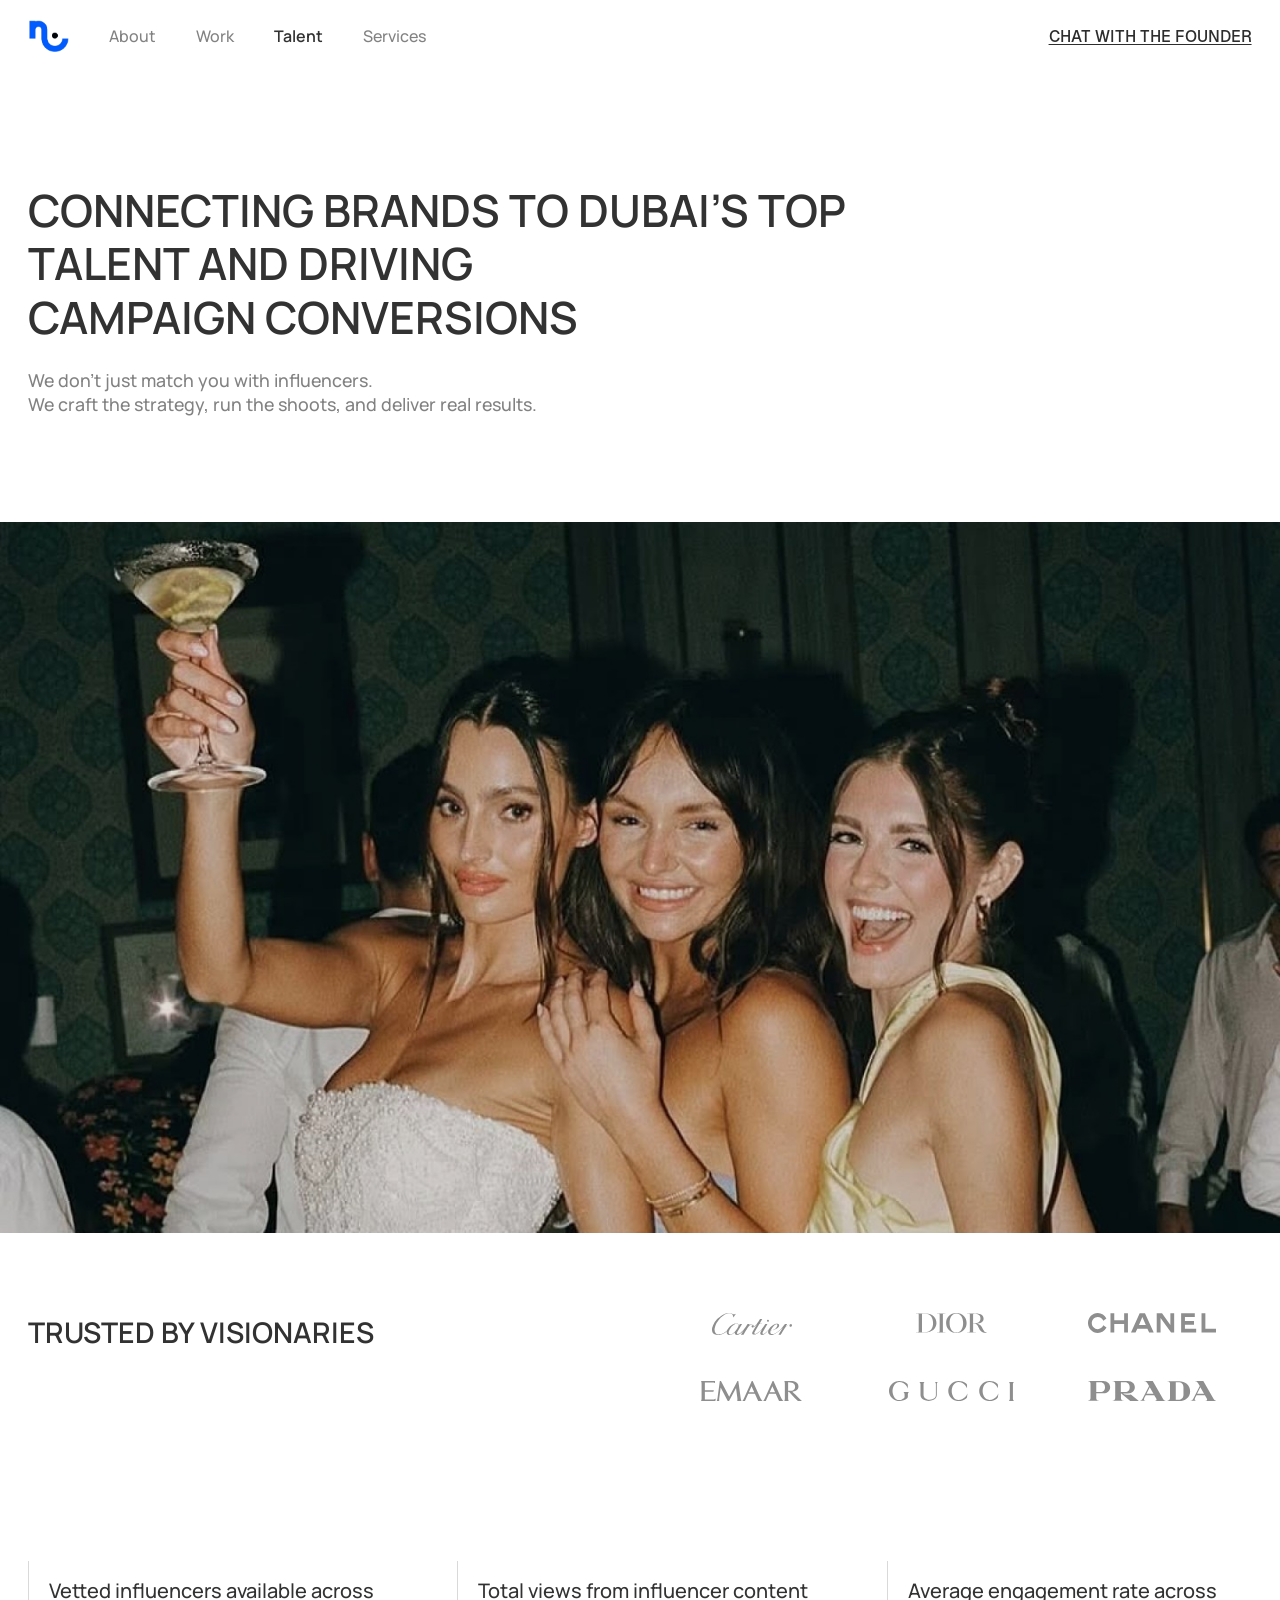
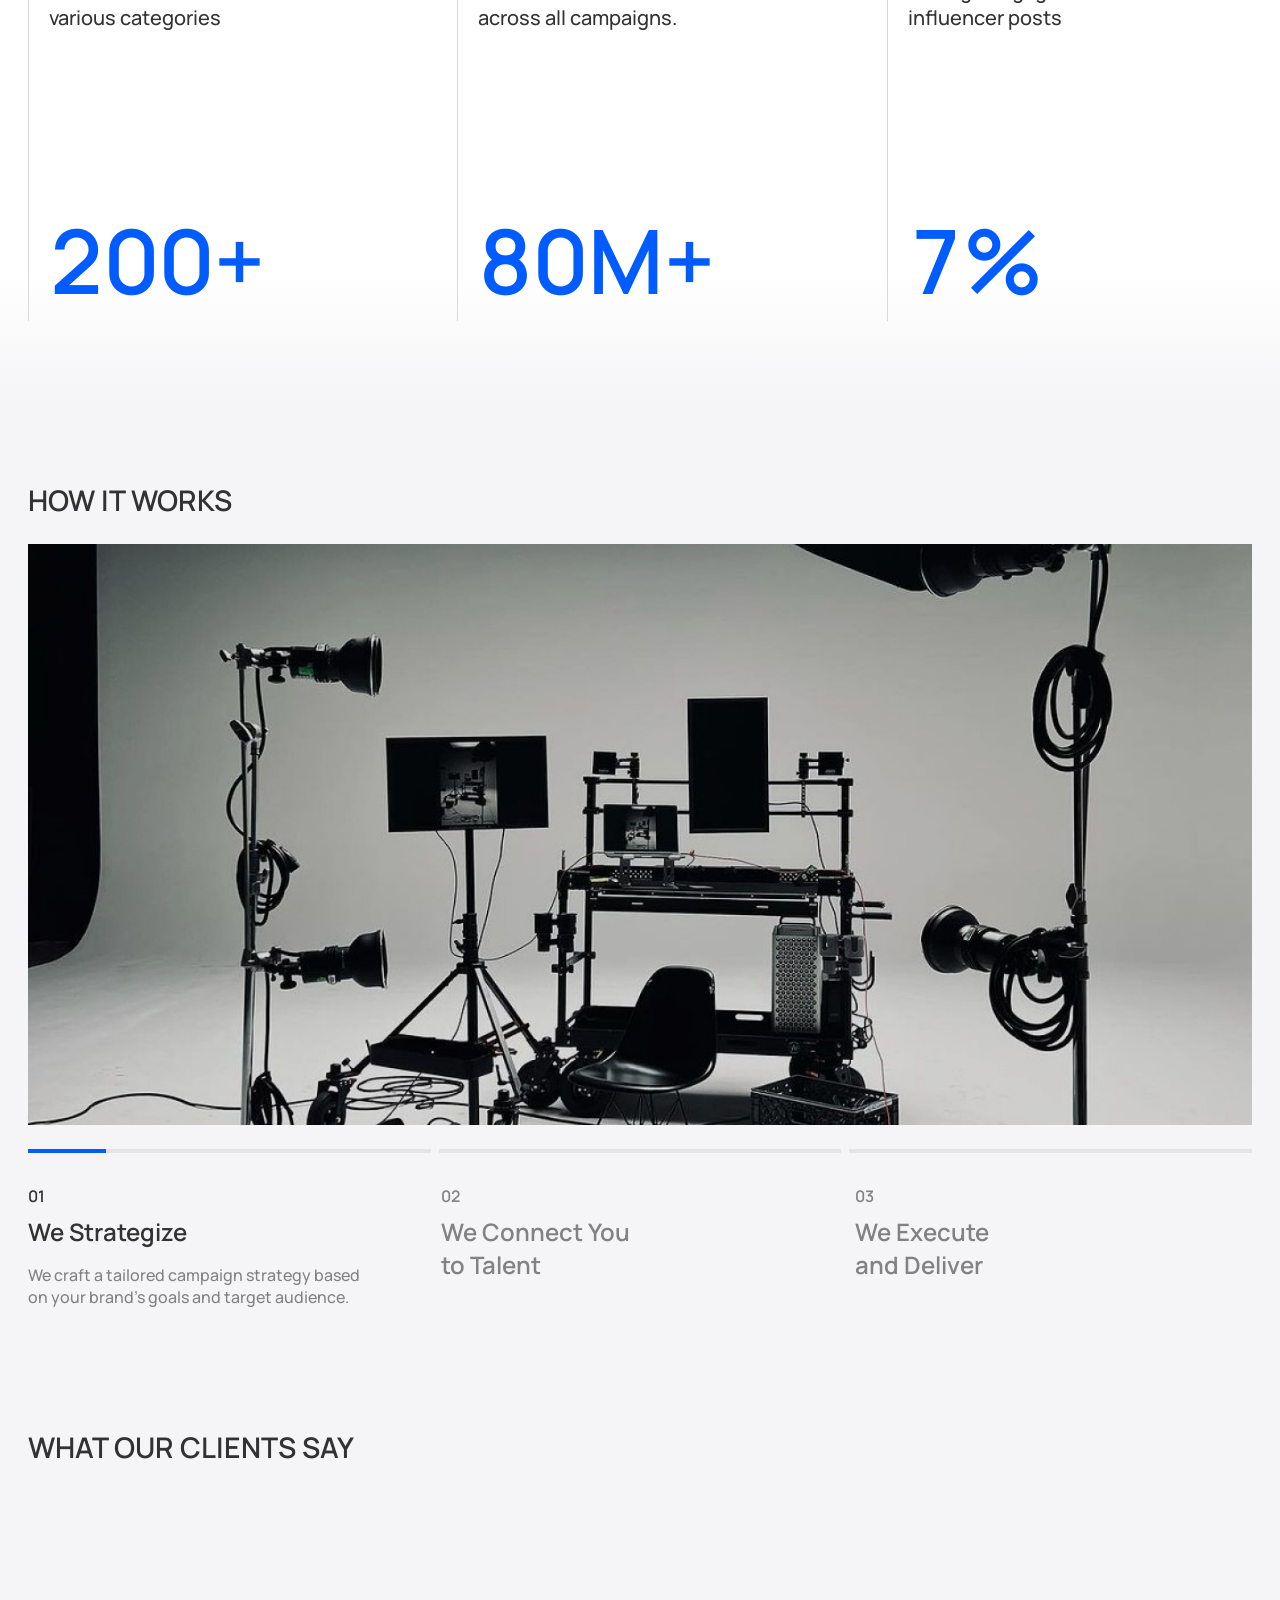
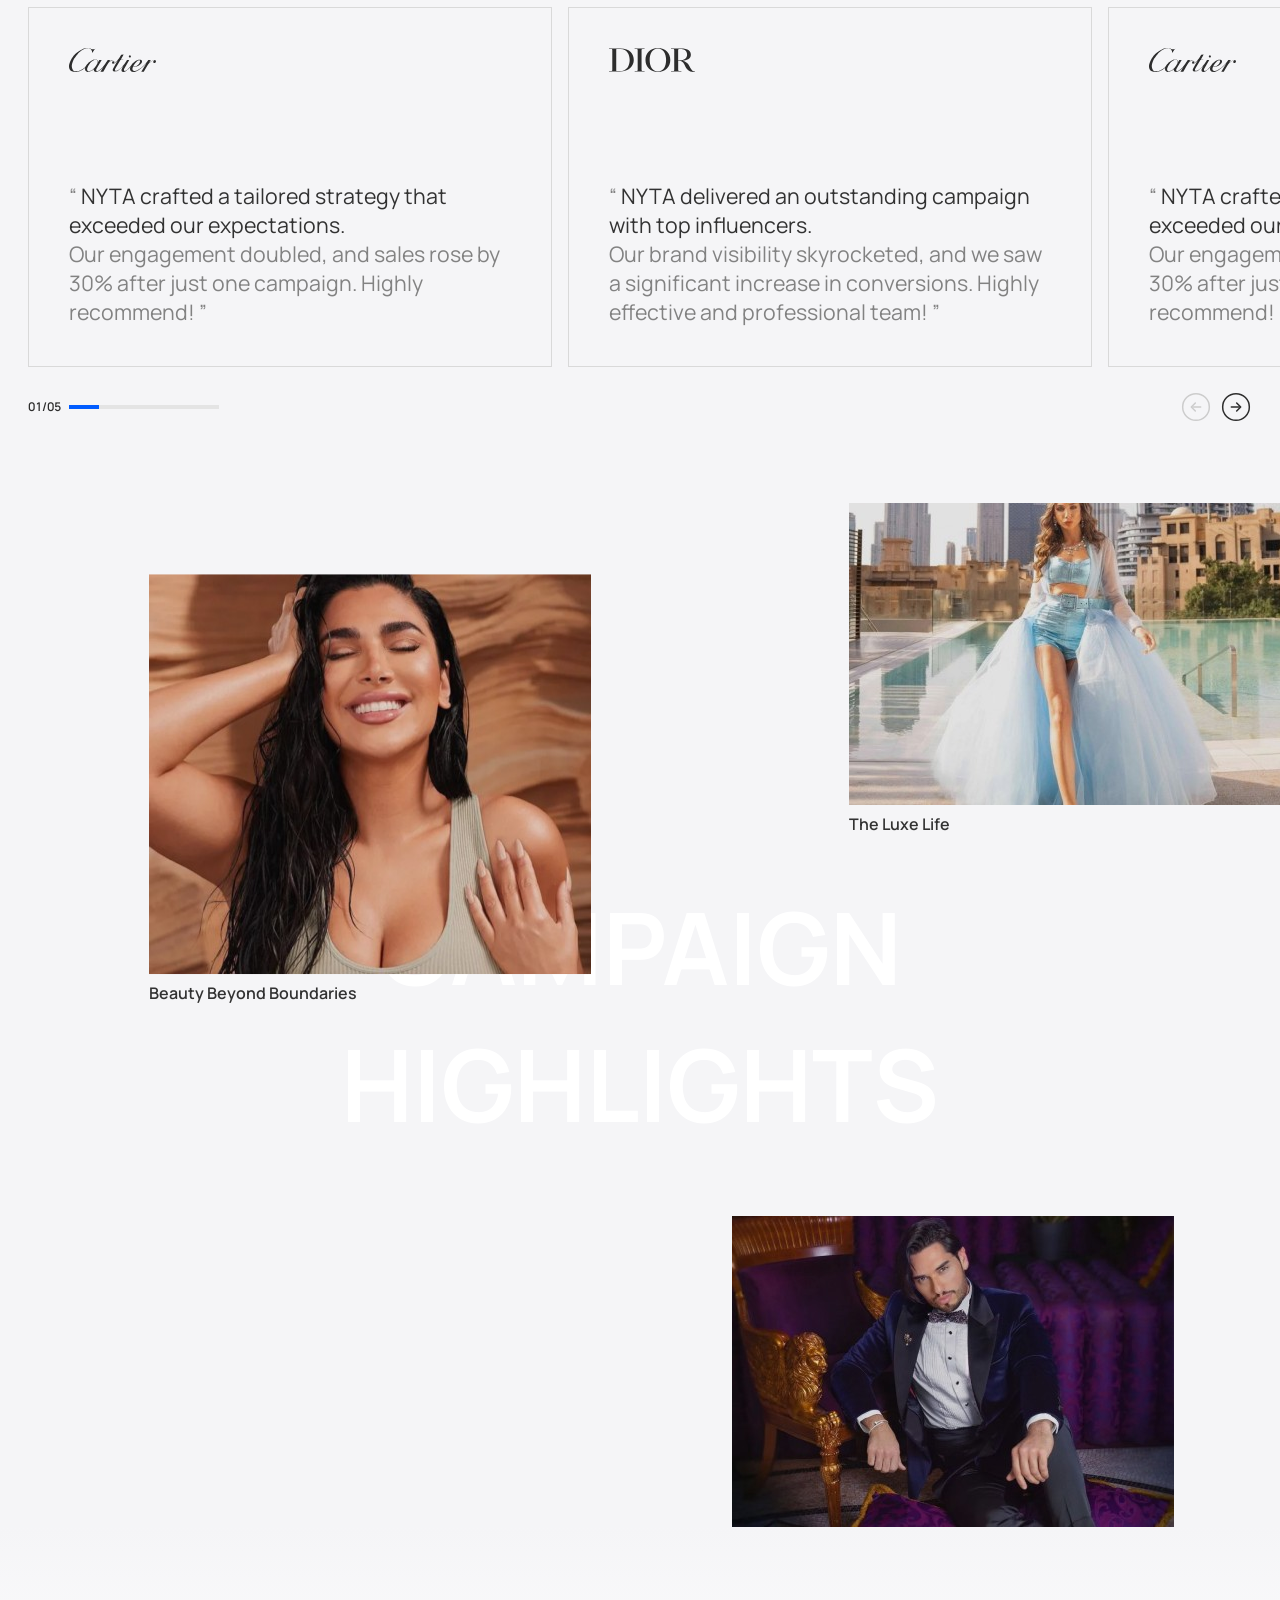
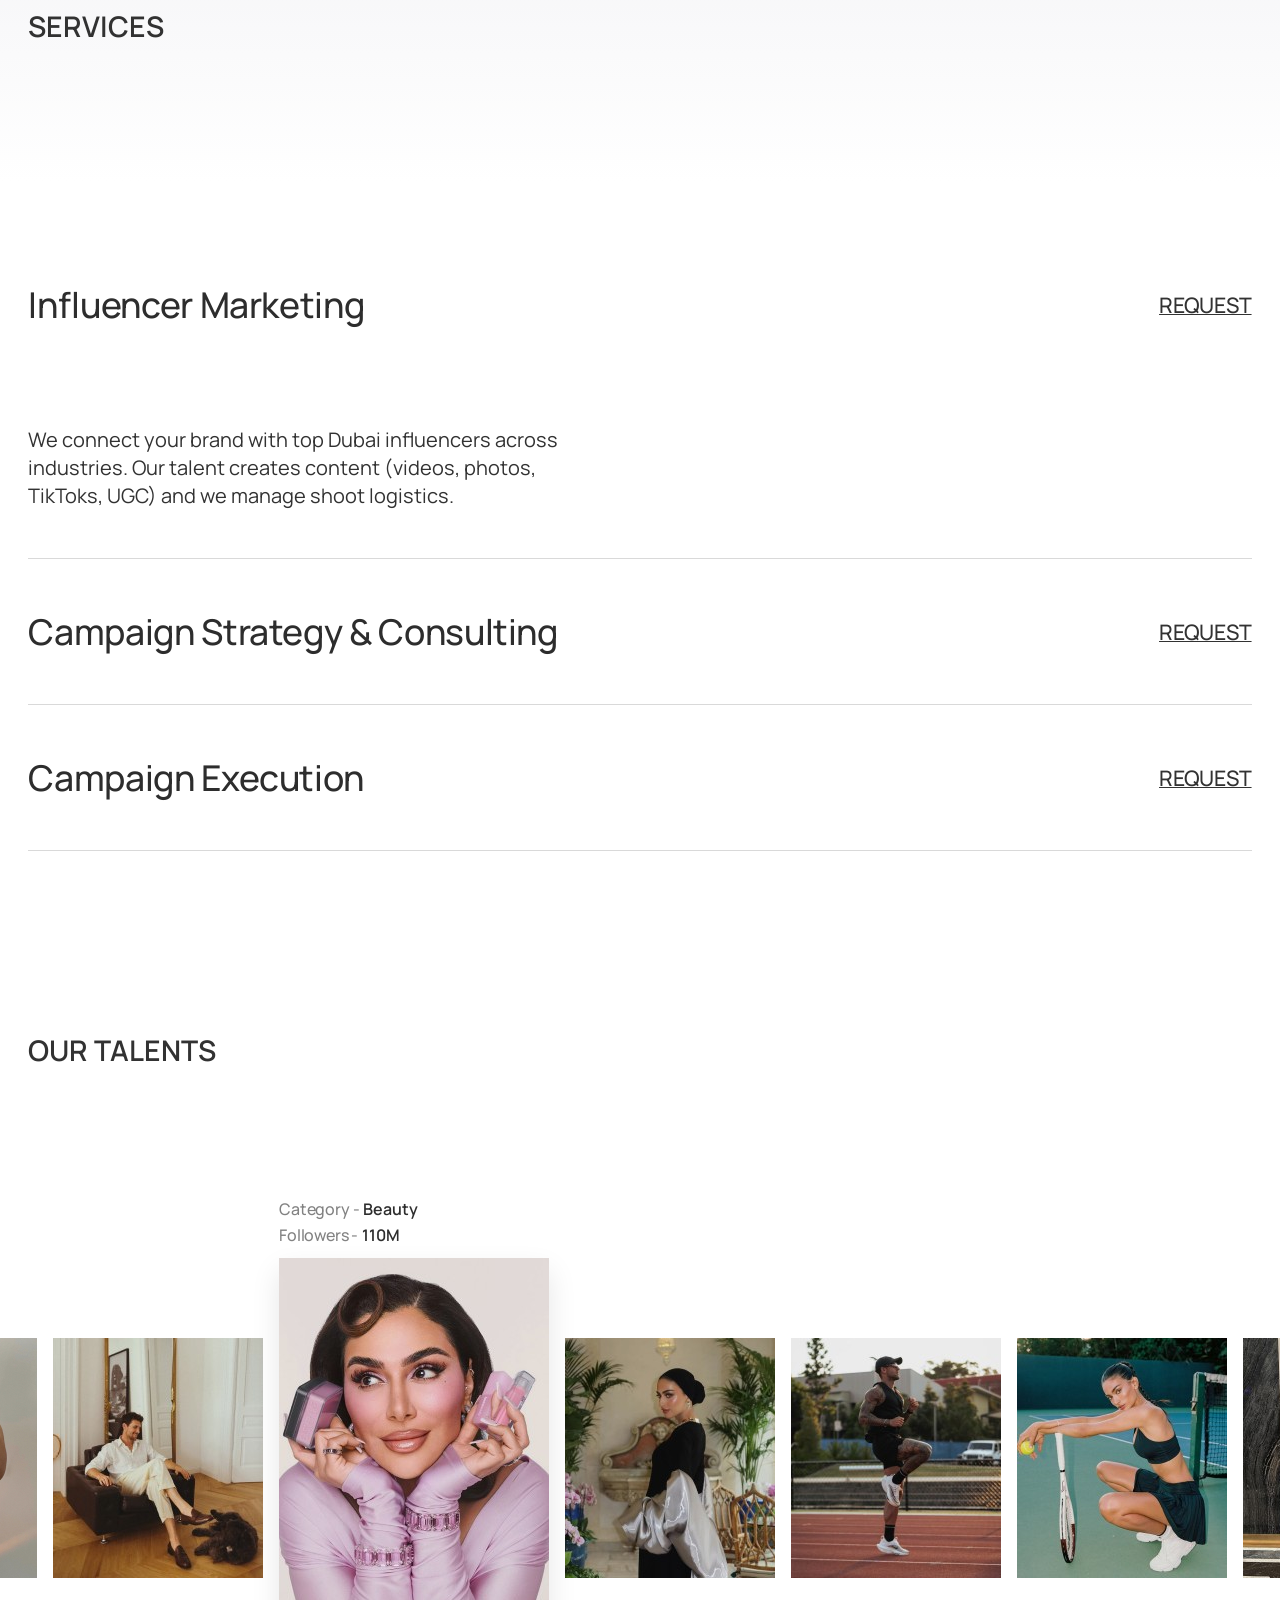
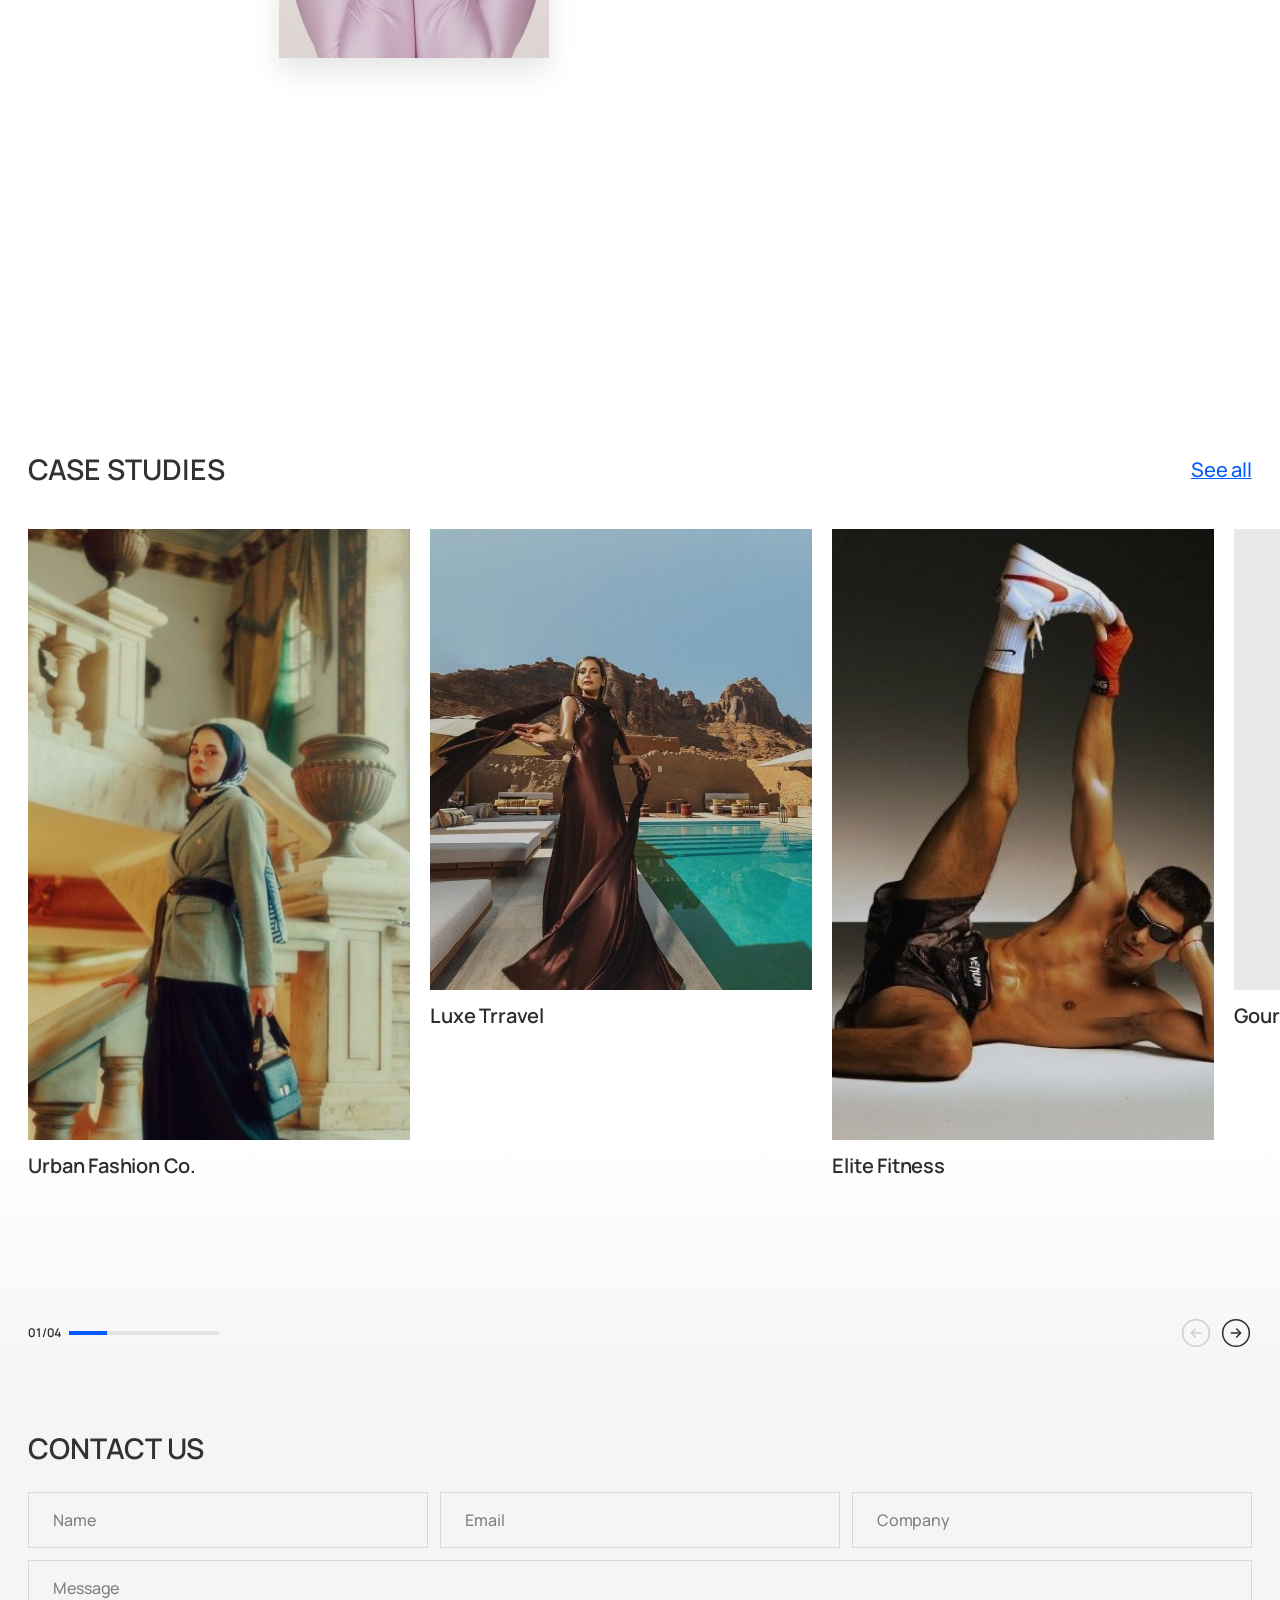
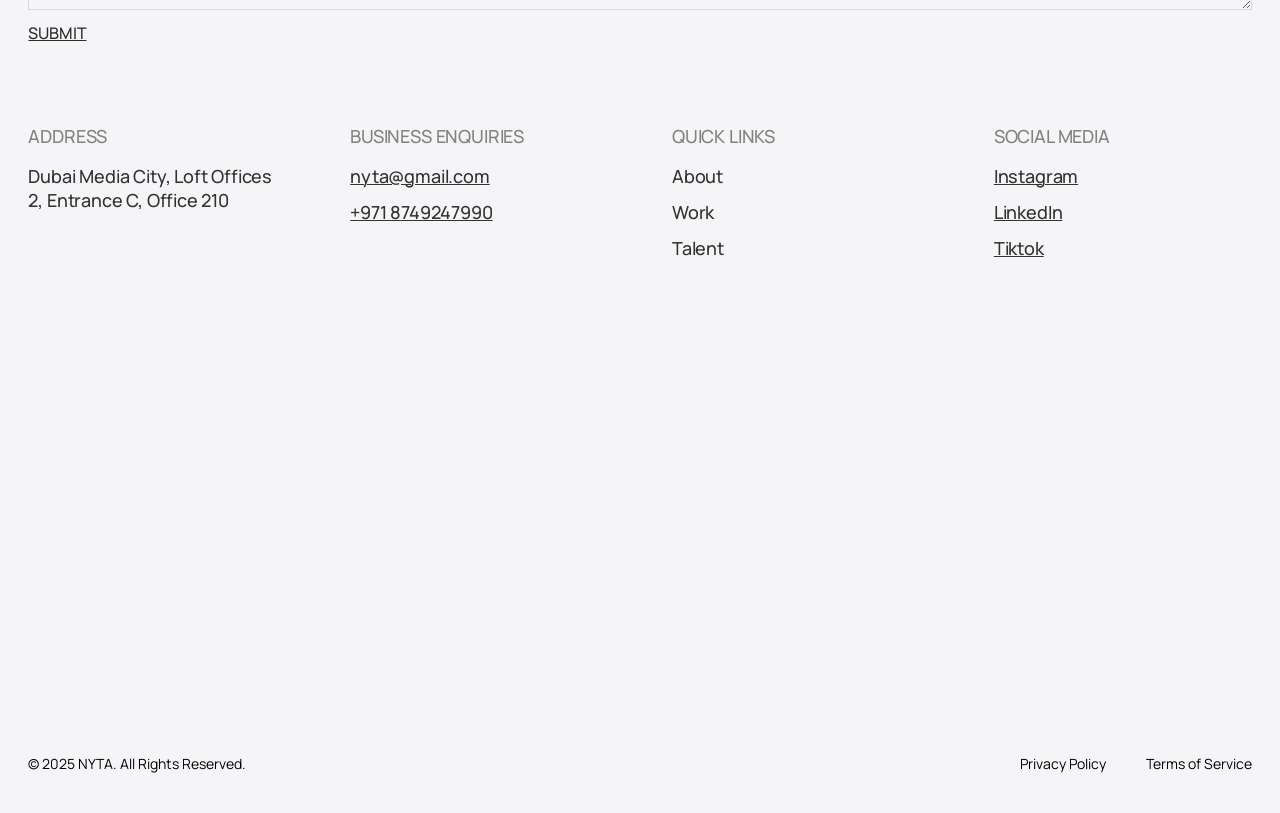
==== Day 07/index.html @ 68f9acb0 "Day 07: NYTA agency landing page — Figma recreation, responsive, sliders, step progress, scroll reve" ====
<!DOCTYPE html>
<html lang="en">
<head>
  <meta charset="UTF-8" />
  <meta name="viewport" content="width=device-width, initial-scale=1.0" />
  <title>NYTA — Dubai Influencer Agency</title>
  <meta name="description" content="NYTA connects brands to Dubai’s top talent — strategy, shoots and campaigns that convert." />
  <link rel="icon" type="image/png" href="assets/logo.png" />
  <link rel="preload" href="assets/fonts/manrope-latin-600-normal.woff2" as="font" type="font/woff2" crossorigin />
  <link rel="preload" href="assets/fonts/manrope-latin-500-normal.woff2" as="font" type="font/woff2" crossorigin />
  <link rel="stylesheet" href="styles.css" />
</head>
<body>

  <!-- ============ HERO ============ -->
  <header class="hero" id="top">
    <nav class="nav container" aria-label="Main">
      <div class="nav__left">
        <a href="#top" class="nav__logo" aria-label="NYTA home">
          <img src="assets/logo.png" alt="NYTA" width="41" height="32" />
        </a>
        <ul class="nav__links">
          <li><a href="#about" class="is-active">About</a></li>
          <li><a href="#work">Work</a></li>
          <li><a href="#talent">Talent</a></li>
          <li><a href="#services">Services</a></li>
        </ul>
      </div>
      <a href="#contact" class="nav__cta">Chat with the founder</a>
      <button class="nav__toggle" aria-label="Open menu" aria-expanded="false">
        <span></span><span></span>
      </button>
    </nav>

    <div class="hero__intro container">
      <h1 class="hero__title reveal">
        Connecting Brands to Dubai’s Top Talent and Driving <br />Campaign Conversions
      </h1>
      <p class="hero__sub reveal" style="--d:120ms">
        We don’t just match you with influencers.<br />
        We craft the strategy, run the shoots, and deliver real results.
      </p>
    </div>

    <div class="hero__media">
      <img src="assets/hero.jpg" alt="Three friends celebrating at a Dubai evening event" width="1440" height="800" />
    </div>
  </header>

  <main>
    <!-- ============ TRUSTED BY ============ -->
    <section class="trusted" id="about">
      <div class="container trusted__grid">
        <h2 class="section-title reveal">Trusted by visionaries</h2>
        <div class="trusted__logos reveal" style="--d:100ms">
          <div class="trusted__col">
            <img src="assets/logo-cartier.svg" alt="Cartier" width="80" height="22" />
            <img src="assets/logo-emaar.svg" alt="Emaar" width="101" height="20" />
          </div>
          <div class="trusted__col">
            <img src="assets/logo-dior.svg" alt="Dior" width="71" height="20" />
            <img src="assets/logo-gucci.svg" alt="Gucci" width="125" height="20" />
          </div>
          <div class="trusted__col">
            <img src="assets/logo-chanel.svg" alt="Chanel" width="128" height="20" />
            <img src="assets/logo-prada.svg" alt="Prada" width="128" height="20" />
          </div>
        </div>
      </div>
    </section>

    <!-- ============ STATS ============ -->
    <section class="stats">
      <div class="container stats__row">
        <article class="stat reveal">
          <p class="stat__label">Vetted influencers available across various categories</p>
          <p class="stat__value" data-count="200" data-suffix="+">200+</p>
        </article>
        <article class="stat reveal" style="--d:100ms">
          <p class="stat__label">Total views from influencer content across all campaigns.</p>
          <p class="stat__value" data-count="80" data-suffix="M+">80M+</p>
        </article>
        <article class="stat reveal" style="--d:200ms">
          <p class="stat__label">Average engagement rate across influencer posts</p>
          <p class="stat__value" data-count="7" data-suffix="%">7%</p>
        </article>
      </div>
    </section>

    <!-- ============ HOW IT WORKS ============ -->
    <section class="how" id="how">
      <div class="container">
        <h2 class="section-title reveal">How It Works</h2>
        <div class="how__media reveal">
          <img src="assets/how-it-works.jpg" alt="A photo studio set up with lights, monitors and a camera cart" width="1376" height="653" />
        </div>

        <div class="how__progress" aria-hidden="true">
          <span class="how__bar"><i></i></span>
          <span class="how__bar"><i></i></span>
          <span class="how__bar"><i></i></span>
        </div>

        <div class="how__steps" role="tablist">
          <button class="step is-active" role="tab" aria-selected="true">
            <span class="step__num">01</span>
            <span class="step__title">We Strategize</span>
            <span class="step__desc">We craft a tailored campaign strategy based on your brand’s goals and target audience.</span>
          </button>
          <button class="step" role="tab" aria-selected="false">
            <span class="step__num">02</span>
            <span class="step__title">We Connect You<br />to Talent</span>
            <span class="step__desc">We match you with vetted Dubai creators who fit your audience, aesthetic and goals.</span>
          </button>
          <button class="step" role="tab" aria-selected="false">
            <span class="step__num">03</span>
            <span class="step__title">We Execute<br />and Deliver</span>
            <span class="step__desc">We run the shoots, manage the content and report on the results that matter.</span>
          </button>
        </div>
      </div>
    </section>

    <!-- ============ TESTIMONIALS ============ -->
    <section class="reviews" id="reviews">
      <div class="container">
        <h2 class="section-title reveal">what our clients say</h2>
      </div>

      <div class="slider" data-slider>
        <div class="slider__track reviews__track" data-track>
          <figure class="review">
            <img src="assets/testimonial-cartier.svg" alt="Cartier" width="87" height="24" />
            <blockquote>“ <strong>NYTA crafted a tailored strategy that exceeded our expectations.</strong><br />Our engagement doubled, and sales rose by 30% after just one campaign. Highly recommend! ”</blockquote>
          </figure>
          <figure class="review">
            <img src="assets/testimonial-dior.svg" alt="Dior" width="86" height="24" />
            <blockquote>“ <strong>NYTA delivered an outstanding campaign with top influencers.</strong><br />Our brand visibility skyrocketed, and we saw a significant increase in conversions. Highly effective and professional team! ”</blockquote>
          </figure>
          <figure class="review">
            <img src="assets/testimonial-cartier.svg" alt="Cartier" width="87" height="24" />
            <blockquote>“ <strong>NYTA crafted a tailored strategy that exceeded our expectations.</strong><br />Our engagement doubled, and sales rose by 30% after just one campaign. Highly recommend! ”</blockquote>
          </figure>
          <figure class="review">
            <img src="assets/testimonial-dior.svg" alt="Dior" width="86" height="24" />
            <blockquote>“ <strong>NYTA delivered an outstanding campaign with top influencers.</strong><br />Our brand visibility skyrocketed, and we saw a significant increase in conversions. Highly effective and professional team! ”</blockquote>
          </figure>
          <figure class="review">
            <img src="assets/testimonial-cartier.svg" alt="Cartier" width="87" height="24" />
            <blockquote>“ <strong>NYTA crafted a tailored strategy that exceeded our expectations.</strong><br />Our engagement doubled, and sales rose by 30% after just one campaign. Highly recommend! ”</blockquote>
          </figure>
        </div>

        <div class="container slider__controls">
          <div class="slider__status">
            <span class="slider__count" data-count>01/05</span>
            <span class="slider__bar"><i data-bar></i></span>
          </div>
          <div class="slider__arrows">
            <button class="arrow" data-prev aria-label="Previous">
              <img class="arrow__off" src="assets/arrow-left.svg" alt="" width="32" height="32" />
              <img class="arrow__on arrow__flip" src="assets/arrow-right.svg" alt="" width="32" height="32" />
            </button>
            <button class="arrow" data-next aria-label="Next">
              <img class="arrow__on" src="assets/arrow-right.svg" alt="" width="32" height="32" />
              <img class="arrow__off arrow__flip" src="assets/arrow-left.svg" alt="" width="32" height="32" />
            </button>
          </div>
        </div>
      </div>
    </section>

    <!-- ============ CAMPAIGN HIGHLIGHTS ============ -->
    <section class="campaigns" id="work">
      <div class="campaigns__stage">
        <h2 class="campaigns__title">Campaign<br />Highlights</h2>

        <figure class="campaign campaign--a" data-parallax="-0.06">
          <div class="campaign__img"><img src="assets/campaign-beauty.jpg" alt="Beauty campaign: woman with wet hair against sandstone" width="442" height="400" /></div>
          <figcaption>Beauty Beyond Boundaries</figcaption>
        </figure>

        <figure class="campaign campaign--b">
          <div class="campaign__img"><img src="assets/campaign-luxe-1.jpg" alt="Luxury campaign: man in a velvet tuxedo" width="442" height="311" /></div>
          <figcaption>The Luxe Life</figcaption>
        </figure>

        <figure class="campaign campaign--c">
          <div class="campaign__img"><img src="assets/campaign-luxe-2.jpg" alt="Luxury campaign: woman in a tulle gown by a Dubai rooftop pool" width="442" height="302" /></div>
          <figcaption>The Luxe Life</figcaption>
        </figure>
      </div>
    </section>

    <!-- ============ SERVICES ============ -->
    <section class="services" id="services">
      <div class="container">
        <h2 class="section-title reveal">Services</h2>

        <ul class="services__list">
          <li class="service reveal">
            <div class="service__row">
              <h3>Influencer Marketing</h3>
              <a href="#contact" class="service__cta" data-service="Influencer Marketing">Request</a>
            </div>
            <p class="service__desc">We connect your brand with top Dubai influencers across industries. Our talent creates content (videos, photos, TikToks, UGC) and we manage shoot logistics.</p>
          </li>
          <li class="service reveal">
            <div class="service__row">
              <h3>Campaign Strategy &amp; Consulting</h3>
              <a href="#contact" class="service__cta" data-service="Campaign Strategy &amp; Consulting">Request</a>
            </div>
          </li>
          <li class="service reveal">
            <div class="service__row">
              <h3>Campaign Execution</h3>
              <a href="#contact" class="service__cta" data-service="Campaign Execution">Request</a>
            </div>
          </li>
        </ul>
      </div>
    </section>

    <!-- ============ TALENTS ============ -->
    <section class="talents" id="talent">
      <div class="container">
        <h2 class="section-title reveal">Our Talents</h2>
      </div>

      <div class="talents__stage">
        <dl class="talents__info">
          <div><dt>Category -</dt><dd>Beauty</dd></div>
          <div><dt>Followers -</dt><dd>110M</dd></div>
        </dl>
        <div class="talents__row">
          <div class="talent talent--edge-l"><img src="assets/talent-1-partial.jpg" alt="Fitness creator taking a mirror selfie" /></div>
          <div class="talent"><img src="assets/talent-2.jpg" alt="Lifestyle creator seated in a classic apartment with his dog" /></div>
          <div class="talent talent--featured"><img src="assets/talent-3.jpg" alt="Beauty creator holding two pink beauty products" /></div>
          <div class="talent"><img src="assets/talent-4.jpg" alt="Fashion creator in black with a silver bag" /></div>
          <div class="talent"><img src="assets/talent-5.jpg" alt="Athlete training on a tennis court" /></div>
          <div class="talent"><img src="assets/talent-6.jpg" alt="Tennis creator crouching beside a racket" /></div>
          <div class="talent talent--edge-r"><img src="assets/talent-7-partial.jpg" alt="Fashion creator in a marble hallway" /></div>
        </div>
      </div>
    </section>

    <!-- ============ CASE STUDIES ============ -->
    <section class="cases" id="cases">
      <div class="container cases__head">
        <h2 class="section-title reveal">Case studies</h2>
        <a href="#cases" class="cases__all">See all</a>
      </div>

      <div class="slider" data-slider>
        <div class="slider__track cases__track" data-track>
          <article class="case case--tall">
            <div class="case__img"><img src="assets/case-urban-fashion.jpg" alt="Model in a headscarf on a grand marble staircase" width="430" height="611" /></div>
            <h3>Urban Fashion Co.</h3>
          </article>
          <article class="case">
            <div class="case__img"><img src="assets/case-luxe-travel.jpg" alt="Model in a silk gown by a desert resort pool" width="430" height="461" /></div>
            <h3>Luxe Trravel</h3>
          </article>
          <article class="case case--tall">
            <div class="case__img"><img src="assets/case-elite-fitness.jpg" alt="Athlete stretching on a studio floor" width="430" height="611" /></div>
            <h3>Elite Fitness</h3>
          </article>
          <article class="case">
            <div class="case__img case__img--empty"><img src="assets/case-gourmet-delights.jpg" alt="Gourmet Delights campaign" width="430" height="461" onerror="this.remove()" /></div>
            <h3>Gourmet Delights</h3>
          </article>
        </div>

        <div class="container slider__controls">
          <div class="slider__status">
            <span class="slider__count" data-count>01/05</span>
            <span class="slider__bar"><i data-bar></i></span>
          </div>
          <div class="slider__arrows">
            <button class="arrow" data-prev aria-label="Previous">
              <img class="arrow__off" src="assets/arrow-left.svg" alt="" width="32" height="32" />
              <img class="arrow__on arrow__flip" src="assets/arrow-right.svg" alt="" width="32" height="32" />
            </button>
            <button class="arrow" data-next aria-label="Next">
              <img class="arrow__on" src="assets/arrow-right.svg" alt="" width="32" height="32" />
              <img class="arrow__off arrow__flip" src="assets/arrow-left.svg" alt="" width="32" height="32" />
            </button>
          </div>
        </div>
      </div>
    </section>

    <!-- ============ CONTACT ============ -->
    <section class="contact" id="contact">
      <div class="container">
        <h2 class="section-title">Contact us</h2>

        <form class="form" novalidate>
          <div class="form__row">
            <label class="field"><span class="sr-only">Name</span><input type="text" name="name" placeholder="Name" autocomplete="name" required /></label>
            <label class="field"><span class="sr-only">Email</span><input type="email" name="email" placeholder="Email" autocomplete="email" required /></label>
            <label class="field"><span class="sr-only">Company</span><input type="text" name="company" placeholder="Company" autocomplete="organization" /></label>
          </div>
          <label class="field field--msg"><span class="sr-only">Message</span><textarea name="message" placeholder="Message" rows="2" required></textarea></label>
          <div class="form__foot">
            <button type="submit" class="form__submit">Submit</button>
            <p class="form__status" role="status" aria-live="polite"></p>
          </div>
        </form>

        <div class="info">
          <div class="info__col">
            <p class="info__label">Address</p>
            <p>Dubai Media City, Loft Offices 2, Entrance C, Office 210</p>
          </div>
          <div class="info__col">
            <p class="info__label">Business Enquiries</p>
            <a href="mailto:nyta@gmail.com">nyta@gmail.com</a>
            <a href="tel:+9718749247990">+971 8749247990</a>
          </div>
          <div class="info__col">
            <p class="info__label">Quick links</p>
            <a href="#about" class="plain">About</a>
            <a href="#work" class="plain">Work</a>
            <a href="#talent" class="plain">Talent</a>
          </div>
          <div class="info__col">
            <p class="info__label">Social media</p>
            <a href="#" target="_blank" rel="noopener">Instagram</a>
            <a href="#" target="_blank" rel="noopener">LinkedIn</a>
            <a href="#" target="_blank" rel="noopener">Tiktok</a>
          </div>
        </div>
      </div>

      <footer class="footer container">
        <p>© 2025 NYTA. All Rights Reserved.</p>
        <div class="footer__links">
          <a href="#">Privacy Policy</a>
          <a href="#">Terms of Service</a>
        </div>
      </footer>
    </section>
  </main>

  <script src="script.js"></script>
</body>
</html>
---- Day 07/styles.css ----
/* =========================================================
   NYTA — Day 06 (recreated from Figma "NYTA Agency", Desktop - 5)
   Design frame: 1440px wide, 32px side gutters, 1376px content
   ========================================================= */

@font-face { font-family: "Manrope"; font-style: normal; font-weight: 400; font-display: swap; src: url("assets/fonts/manrope-latin-400-normal.woff2") format("woff2"); }
@font-face { font-family: "Manrope"; font-style: normal; font-weight: 500; font-display: swap; src: url("assets/fonts/manrope-latin-500-normal.woff2") format("woff2"); }
@font-face { font-family: "Manrope"; font-style: normal; font-weight: 600; font-display: swap; src: url("assets/fonts/manrope-latin-600-normal.woff2") format("woff2"); }
@font-face { font-family: "Manrope"; font-style: normal; font-weight: 700; font-display: swap; src: url("assets/fonts/manrope-latin-700-normal.woff2") format("woff2"); }
@font-face { font-family: "Geist"; font-style: normal; font-weight: 500; font-display: swap; src: url("assets/fonts/geist-sans-latin-500-normal.woff2") format("woff2"); }

:root {
  --ink: #323232;
  --ink-2: #2d2d2d;
  --muted: #828282;
  --line: #d9d9d9;
  --track: #e4e4e4;
  --blue: #015cff;
  --mist: #f5f5f7;
  --white: #ffffff;

  --frame: 1440px;
  --gutter: clamp(16px, 2.2222vw, 32px);

  --font: "Manrope", system-ui, -apple-system, "Segoe UI", sans-serif;
  --font-alt: "Geist", "Manrope", system-ui, sans-serif;

  --ease: cubic-bezier(0.22, 1, 0.36, 1);
}

*, *::before, *::after { box-sizing: border-box; }

html { scroll-behavior: smooth; }

body {
  margin: 0;
  background: var(--white);
  color: var(--ink);
  font-family: var(--font);
  font-weight: 500;
  -webkit-font-smoothing: antialiased;
  -moz-osx-font-smoothing: grayscale;
  text-rendering: optimizeLegibility;
  overflow-x: hidden;
}

img { display: block; max-width: 100%; }
h1, h2, h3, p, figure, blockquote, dl, dd, ul { margin: 0; padding: 0; }
ul { list-style: none; }
a { color: inherit; }
button { font: inherit; color: inherit; background: none; border: 0; padding: 0; cursor: pointer; }

.container {
  width: 100%;
  max-width: var(--frame);
  margin-inline: auto;
  padding-inline: var(--gutter);
}

.sr-only {
  position: absolute; width: 1px; height: 1px; overflow: hidden;
  clip: rect(0 0 0 0); white-space: nowrap; border: 0;
}

:focus-visible { outline: 2px solid var(--blue); outline-offset: 3px; }

.section-title {
  font-size: clamp(24px, 2.2222vw, 32px);
  font-weight: 600;
  line-height: normal;
  text-transform: uppercase;
  color: var(--ink);
}

/* underline links (Figma: underline, from-font) */
.u-link, .nav__cta, .service__cta, .cases__all, .form__submit,
.info__col a:not(.plain) {
  text-decoration: underline;
  text-decoration-thickness: from-font;
  text-underline-position: from-font;
}

/* ---------- reveal on scroll ---------- */
.reveal {
  opacity: 0;
  transform: translateY(24px);
  transition: opacity 0.9s var(--ease), transform 0.9s var(--ease);
  transition-delay: var(--d, 0ms);
}
.reveal.is-in { opacity: 1; transform: none; }

/* =========================================================
   NAV + HERO   (frame 1322px tall)
   ========================================================= */
.hero {
  position: relative;
  background: var(--white);
}

.nav {
  position: absolute;
  inset: 20px 0 auto 0;
  left: 50%;
  transform: translateX(-50%);
  display: flex;
  align-items: center;
  justify-content: space-between;
  z-index: 20;
}
.nav__left { display: flex; align-items: center; gap: 40px; }
.nav__logo img { width: 41px; height: 32px; }
.nav__links { display: flex; align-items: center; gap: 40px; }
.nav__links a {
  font-size: 16px;
  font-weight: 500;
  color: var(--muted);
  text-decoration: none;
  transition: color 0.25s ease;
}
.nav__links a.is-active { font-weight: 600; color: var(--ink); }
.nav__links a:hover { color: var(--ink); }
.nav__cta {
  font-family: var(--font-alt);
  font-weight: 500;
  font-size: 16px;
  text-transform: uppercase;
  color: var(--ink-2);
  transition: color 0.25s ease;
}
.nav__cta:hover { color: var(--blue); }
.nav__toggle { display: none; }

.hero__intro {
  padding-top: 184px;
  min-height: 522px; /* image starts at y=522 in the frame */
}
.hero__title {
  max-width: 909px;
  font-size: clamp(30px, 3.4722vw, 50px);
  line-height: 1.2;           /* 60px @ 50px */
  font-weight: 600;
  text-transform: uppercase;
  color: var(--ink);
}
.hero__sub {
  margin-top: 24px;
  max-width: 584px;
  font-size: clamp(16px, 1.3889vw, 20px);
  font-weight: 500;
  line-height: normal;
  color: var(--muted);
}

.hero__media {
  position: relative;
  height: clamp(420px, 55.5556vw, 800px);
  overflow: hidden;
}
.hero__media img {
  width: 100%;
  height: 100%;
  object-fit: cover;
  object-position: center top;
  transform: scale(1.06);
  transition: transform 1.6s var(--ease);
}
.hero__media.is-in img { transform: scale(1); }

/* =========================================================
   TRUSTED BY   (248px)
   ========================================================= */
.trusted { background: var(--white); padding: 80px 0; }
.trusted__grid {
  display: grid;
  grid-template-columns: 1fr 1fr;
  column-gap: 24px;      /* logos start at x=732, width 676 */
  align-items: start;
}
.trusted__logos {
  height: 88px;
  display: flex;
  justify-content: space-between;
}
.trusted__col {
  width: 200px;
  display: flex;
  flex-direction: column;
  align-items: center;
  justify-content: space-between;
}
.trusted__col img {
  height: auto;
  opacity: 0.9;
  transition: opacity 0.3s ease, transform 0.3s var(--ease);
}
.trusted__col img:hover { opacity: 1; transform: translateY(-2px); }

/* =========================================================
   STATS   (520px, white → mist)
   ========================================================= */
.stats {
  background: linear-gradient(to bottom, var(--white) 75%, var(--mist));
  padding: 80px 0;
}
.stats__row {
  display: grid;
  grid-template-columns: repeat(3, 1fr);
  gap: 64px;
}
.stat {
  height: 360px;
  border-left: 1px solid var(--line);
  padding: 16px 0 0 20px;
  display: flex;
  flex-direction: column;
  justify-content: space-between;
}
.stat__label {
  font-size: 20px;
  font-weight: 500;
  line-height: normal;
  color: var(--ink);
}
.stat__value {
  font-size: clamp(64px, 6.9444vw, 100px);
  font-weight: 600;
  line-height: normal;
  color: var(--blue);
  font-variant-numeric: tabular-nums;
}

/* =========================================================
   HOW IT WORKS   (1024px, mist)
   ========================================================= */
.how { background: var(--mist); padding: 80px 0 40px; }
.how__media {
  margin-top: 24px;
  aspect-ratio: 1376 / 653;
  overflow: hidden;
}
.how__media img { width: 100%; height: 100%; object-fit: cover; }

.how__progress {
  margin-top: 24px;
  display: flex;
  gap: 8px;
}
.how__bar {
  flex: 1 1 0;
  height: 4px;
  background: var(--track);
  overflow: hidden;
}
.how__bar i {
  display: block;
  height: 100%;
  width: 0;
  background: var(--blue);
}
.how__bar.is-done i { width: 100%; }

.how__steps {
  margin-top: 32px;
  display: grid;
  grid-template-columns: repeat(3, 1fr);
  gap: 16px;
  min-height: 123px;
}
.step {
  text-align: left;
  display: flex;
  flex-direction: column;
  align-items: flex-start;
  color: var(--muted);
}
.step__num { font-size: 16px; font-weight: 600; line-height: normal; }
.step__title {
  margin-top: 8px;
  font-size: 24px;
  font-weight: 600;
  line-height: normal;
  transition: color 0.35s ease;
}
.step__desc {
  margin-top: 16px;
  max-width: 334px;
  font-size: 16px;
  font-weight: 500;
  line-height: normal;
  color: var(--muted);
  display: none;
}
.step:hover .step__title { color: var(--ink); }
.step.is-active .step__num,
.step.is-active .step__title { color: var(--ink); }
/* the active title sits on one line, the description shows below */
.step.is-active .step__title br { display: none; }
.step.is-active .step__desc { display: block; animation: fadeUp 0.5s var(--ease) both; }

@keyframes fadeUp { from { opacity: 0; transform: translateY(8px); } to { opacity: 1; transform: none; } }

/* =========================================================
   SLIDERS (shared by testimonials + case studies)
   ========================================================= */
.slider__track {
  display: flex;
  overflow-x: auto;
  scroll-snap-type: x mandatory;
  scrollbar-width: none;
  padding-inline: max(var(--gutter), calc((100vw - var(--frame)) / 2 + var(--gutter)));
  scroll-padding-inline: max(var(--gutter), calc((100vw - var(--frame)) / 2 + var(--gutter)));
  cursor: grab;
}
.slider__track::-webkit-scrollbar { display: none; }
.slider__track.is-dragging { cursor: grabbing; scroll-snap-type: none; }
.slider__track.is-dragging * { pointer-events: none; user-select: none; }
.slider__track > * { scroll-snap-align: start; flex-shrink: 0; }

.slider__controls {
  display: flex;
  align-items: center;
  justify-content: space-between;
}
.slider__status { display: flex; align-items: center; gap: 8px; }
.slider__count {
  font-size: 12px;
  font-weight: 600;
  color: var(--ink-2);
  font-variant-numeric: tabular-nums;
}
.slider__bar {
  position: relative;
  width: 150px;
  height: 4px;
  background: var(--track);
  overflow: hidden;
}
.slider__bar i {
  position: absolute;
  inset: 0 auto 0 0;
  width: 30px;
  background: var(--blue);
  transition: transform 0.45s var(--ease);
}
.slider__arrows { display: flex; gap: 8px; }
.arrow { position: relative; width: 32px; height: 32px; transition: transform 0.25s var(--ease); }
.arrow img { position: absolute; inset: 0; width: 32px; height: 32px; }
.arrow__flip { transform: scaleX(-1); }
.arrow .arrow__off { display: none; }
.arrow[disabled] { cursor: default; }
.arrow[disabled] .arrow__on { display: none; }
.arrow[disabled] .arrow__off { display: block; }
.arrow:not([disabled]):hover { transform: scale(1.08); }

/* =========================================================
   TESTIMONIALS   (760px, mist)
   ========================================================= */
.reviews { background: var(--mist); padding: 80px 0; overflow: hidden; }
.reviews__track { margin-top: 140px; gap: 16px; }
.review {
  width: clamp(300px, 40.9028vw, 589px);
  height: 360px;
  border: 1px solid var(--line);
  padding: 40px;
  display: flex;
  flex-direction: column;
  align-items: flex-start;
  justify-content: space-between;
  background: transparent;
  transition: background-color 0.4s ease, border-color 0.4s ease;
}
.review:hover { background: var(--white); border-color: #cfcfcf; }
.review img { height: 24px; width: auto; }
.review blockquote {
  font-size: clamp(18px, 1.6667vw, 24px);
  font-weight: 400;
  line-height: normal;
  color: var(--muted);
}
.review strong { font-weight: 400; color: var(--ink); }
.reviews .slider__controls { margin-top: 24px; }

/* =========================================================
   CAMPAIGN HIGHLIGHTS   (1024px, mist, collage)
   ========================================================= */
.campaigns { background: var(--mist); overflow: hidden; }
.campaigns__stage {
  position: relative;
  max-width: var(--frame);
  height: 1024px;
  margin-inline: auto;
}
.campaigns__title {
  position: absolute;
  top: calc(50% - 137px);
  left: 50%;
  transform: translateX(-50%);
  font-size: 100px;
  font-weight: 700;
  line-height: normal;
  text-transform: uppercase;
  text-align: center;
  white-space: nowrap;
  color: var(--white);
  pointer-events: none;
}
.campaign {
  position: absolute;
  width: 442px;
  will-change: transform;
}
.campaign__img { overflow: hidden; background: #e9e9ec; }
.campaign__img img {
  width: 100%;
  height: auto;
  transition: transform 1s var(--ease);
}
.campaign:hover .campaign__img img { transform: scale(1.04); }
.campaign figcaption {
  margin-top: 8px;
  font-size: 16px;
  font-weight: 600;
  line-height: normal;
  color: var(--ink);
}
.campaign--a { left: 149px; top: 297px; }   /* centred vertically */
.campaign--b { left: 732px; top: 713px; }   /* runs off the bottom edge */
.campaign--c { left: 849px; top: 0; }       /* runs off the top edge */

/* =========================================================
   SERVICES   (1024px, mist → white)
   ========================================================= */
.services {
  background: linear-gradient(to bottom, var(--mist), var(--white) 25%);
  padding: 80px 0 0;
  min-height: 1024px;
}
.service:last-child { margin-bottom: 0; }
.services__list { margin-top: 234px; }
.service {
  padding-bottom: 48px;
  margin-bottom: 48px;
  border-bottom: 1px solid var(--line);
}
.service__row {
  display: flex;
  align-items: center;
  justify-content: space-between;
  gap: 24px;
}
.service h3 {
  font-size: clamp(26px, 2.7778vw, 40px);
  font-weight: 500;
  letter-spacing: -0.01em;
  line-height: normal;
  color: var(--ink-2);
  transition: transform 0.45s var(--ease);
}
.service:hover h3 { transform: translateX(8px); }
.service__cta {
  font-size: clamp(18px, 1.6667vw, 24px);
  font-weight: 500;
  letter-spacing: -0.01em;
  text-transform: uppercase;
  color: var(--ink);
  white-space: nowrap;
  transition: color 0.25s ease;
}
.service__cta:hover { color: var(--blue); }
.service__desc {
  margin-top: 97px;
  max-width: 559px;
  font-size: 20px;
  font-weight: 400;
  line-height: 28px;
  color: var(--ink);
}

/* =========================================================
   TALENTS   (1024px, white)
   ========================================================= */
.talents { background: var(--white); padding-top: 80px; position: relative; }
.talents__stage {
  position: relative;
  max-width: var(--frame);
  height: calc(1024px - 80px - 44px);
  margin-inline: auto;
  overflow: hidden;
}
.talents__info {
  position: absolute;
  top: calc(252px - 124px);
  left: calc(50% - 361px);
  display: flex;
  flex-direction: column;
  gap: 4px;
  font-size: 16px;
  letter-spacing: -0.01em;
  line-height: normal;
  z-index: 2;
}
.talents__info div { display: flex; gap: 4px; }
.talents__info dt { font-weight: 500; color: var(--muted); }
.talents__info dd { font-weight: 600; color: var(--ink-2); }

.talents__row {
  position: absolute;
  top: calc(512px - 124px);
  left: 50%;
  transform: translate(-50%, -50%);
  display: flex;
  align-items: center;
  gap: 16px;
}
.talent {
  position: relative;
  width: 210px;
  height: 240px;
  flex-shrink: 0;
  overflow: hidden;
  transition: transform 0.5s var(--ease);
}
.talent img { width: 100%; height: 100%; object-fit: cover; transition: transform 0.8s var(--ease); }
.talent:hover img { transform: scale(1.05); }
.talent:not(.talent--featured):hover { transform: translateY(-6px); }
.talent--featured {
  width: 270px;
  height: 400px;
  box-shadow: 0 313px 87px 0 rgba(0, 0, 0, 0), 0 13px 27px 0 rgba(0, 0, 0, 0.1);
}
/* the two outer cards are cut by the frame edge in the design */
.talent--edge-l img { width: 117px; margin-left: auto; }
.talent--edge-r img { width: 117px; }

/* =========================================================
   CASE STUDIES   (1024px, white → mist)
   ========================================================= */
.cases {
  background: linear-gradient(to bottom, var(--white) 75%, var(--mist));
  padding: 80px 0 40px;
  overflow: hidden;
}
.cases__head { display: flex; align-items: center; justify-content: space-between; }
.cases__all {
  font-size: 20px;
  font-weight: 500;
  letter-spacing: -0.01em;
  color: var(--blue);
  transition: opacity 0.25s ease;
}
.cases__all:hover { opacity: 0.7; }
.cases__track { margin-top: 40px; gap: 20px; align-items: flex-start; height: 650px; }
.case {
  width: clamp(260px, 29.844vw, 430px);
  height: 500px;
  display: flex;
  flex-direction: column;
  gap: 12px;
}
.case--tall { height: 650px; }
.case__img { flex: 1 1 auto; min-height: 0; overflow: hidden; background: #e9e9ec; }
.case__img img { width: 100%; height: 100%; object-fit: cover; transition: transform 1s var(--ease); }
.case:hover .case__img img { transform: scale(1.04); }
.case h3 {
  font-size: 20px;
  font-weight: 600;
  letter-spacing: -0.01em;
  line-height: normal;
  color: var(--ink-2);
}
.cases .slider__controls { margin-top: 138px; }

/* =========================================================
   CONTACT + FOOTER   (1024px, mist)
   ========================================================= */
.contact {
  background: var(--mist);
  padding-top: 40px;
  min-height: 1024px;
  display: flex;
  flex-direction: column;
}
.contact > .container:first-child { flex: 1 0 auto; }

.form { margin-top: 24px; display: flex; flex-direction: column; gap: 12px; }
.form__row { display: grid; grid-template-columns: repeat(3, 1fr); gap: 12px; }
.field { display: block; }
.field input, .field textarea {
  width: 100%;
  font: 500 16px/normal var(--font);
  letter-spacing: -0.01em;
  color: var(--ink);
  background: transparent;
  border: 0.7px solid var(--line);
  border-radius: 0;
  padding: 16px 24px;
  outline: none;
  transition: border-color 0.25s ease, background-color 0.25s ease;
}
.field textarea { height: 50px; min-height: 50px; resize: vertical; display: block; }
.field input::placeholder, .field textarea::placeholder { color: var(--muted); opacity: 1; }
.field input:hover, .field textarea:hover { border-color: #bdbdbd; }
.field input:focus, .field textarea:focus { border-color: var(--ink); background: rgba(255, 255, 255, 0.6); }
.field.is-invalid input, .field.is-invalid textarea { border-color: #d64545; }

.form__foot { display: flex; align-items: center; gap: 24px; }
.form__submit {
  font-size: 16px;
  font-weight: 500;
  letter-spacing: -0.01em;
  text-transform: uppercase;
  color: var(--ink-2);
  transition: color 0.25s ease;
}
.form__submit:hover { color: var(--blue); }
.form__status { font-size: 14px; color: var(--muted); }
.form__status.is-ok { color: var(--blue); }

.info {
  margin-top: 80px;
  display: grid;
  grid-template-columns: repeat(4, 1fr);
  gap: 64px;
}
.info__col {
  display: flex;
  flex-direction: column;
  gap: 12px;
  font-size: 18px;
  font-weight: 500;
  letter-spacing: -0.01em;
  line-height: normal;
  color: var(--ink);
}
.info__col .info__label { margin-bottom: 4px; color: var(--muted); text-transform: uppercase; }
.info__col a { text-decoration-color: currentColor; transition: color 0.25s ease; }
.info__col a.plain { text-decoration: none; }
.info__col a:hover { color: var(--blue); }

.footer {
  display: flex;
  align-items: center;
  justify-content: space-between;
  gap: 24px;
  padding-top: 40px;
  padding-bottom: 40px;
  font-size: 14px;
  font-weight: 400;
  color: #000;
}
.footer__links { display: flex; gap: 40px; }
.footer a { text-decoration: none; transition: color 0.25s ease; }
.footer a:hover { color: var(--blue); }

/* =========================================================
   RESPONSIVE
   ========================================================= */
@media (max-width: 1200px) {
  .hero__title br { display: none; }
  .campaigns__stage { height: auto; padding: 80px var(--gutter); display: grid; grid-template-columns: repeat(3, 1fr); gap: 24px; align-items: start; }
  .campaigns__title {
    position: static; transform: none; grid-column: 1 / -1;
    font-size: clamp(44px, 8vw, 100px); color: var(--ink); text-align: left; white-space: normal; margin-bottom: 16px;
  }
  .campaign { position: static; width: auto; transform: none !important; }
  .campaign--b { margin-top: 80px; }
}

@media (max-width: 1024px) {
  .trusted__grid { grid-template-columns: 1fr; row-gap: 40px; }
  .trusted__logos { height: auto; display: grid; grid-template-columns: repeat(3, 1fr); gap: 16px; }
  .trusted__col { width: auto; gap: 32px; }
  .trusted__col img { max-width: 100%; }

  .stats__row { grid-template-columns: 1fr; gap: 40px; }
  .stat { height: auto; gap: 40px; }

  .how__steps { grid-template-columns: 1fr; gap: 24px; }

  .reviews__track { margin-top: 64px; }
  .services__list { margin-top: 80px; }
  .service__desc { margin-top: 32px; }
  .services { min-height: 0; }

  .talents { padding-bottom: 80px; }
  .talents__stage { height: auto; overflow: visible; }
  .talents__info { position: static; padding: 32px var(--gutter) 24px; }
  .talents__row {
    position: static; transform: none;
    overflow-x: auto; scroll-snap-type: x mandatory; scrollbar-width: none;
    padding-inline: var(--gutter);
  }
  .talents__row::-webkit-scrollbar { display: none; }
  .talent { scroll-snap-align: center; }
  .talent--edge-l, .talent--edge-r { width: 117px; }

  .cases .slider__controls { margin-top: 48px; }

  .contact { min-height: 0; }
  .info { grid-template-columns: repeat(2, 1fr); gap: 40px; }
}

@media (max-width: 760px) {
  .nav__links, .nav__cta { display: none; }
  .nav__toggle {
    display: inline-flex; flex-direction: column; justify-content: center; gap: 6px;
    width: 32px; height: 32px;
  }
  .nav__toggle span { display: block; height: 1.5px; background: var(--ink); transition: transform 0.3s var(--ease); }
  .nav.is-open .nav__toggle span:first-child { transform: translateY(3.75px) rotate(45deg); }
  .nav.is-open .nav__toggle span:last-child { transform: translateY(-3.75px) rotate(-45deg); }
  .nav.is-open .nav__links, .nav.is-open .nav__cta { display: flex; }
  .nav.is-open { flex-wrap: wrap; row-gap: 16px; }
  .nav.is-open .nav__left { flex-wrap: wrap; row-gap: 16px; }
  .nav.is-open .nav__links { flex-basis: 100%; flex-direction: column; align-items: flex-start; gap: 12px; order: 3; }

  .hero__intro { padding-top: 120px; min-height: 0; padding-bottom: 48px; }
  .hero__title br, .hero__sub br { display: none; }

  .campaigns__stage { grid-template-columns: 1fr; }
  .campaign--b { margin-top: 0; }

  .service__row { flex-direction: column; align-items: flex-start; gap: 12px; }
  .review { height: 320px; padding: 28px; }
  .cases__track { height: auto; }
  .case, .case--tall { height: auto; }
  .case__img { aspect-ratio: 430 / 520; }

  .form__row { grid-template-columns: 1fr; }
  .info { grid-template-columns: 1fr; }
  .footer { flex-direction: column; align-items: flex-start; }
}

@media (prefers-reduced-motion: reduce) {
  html { scroll-behavior: auto; }
  *, *::before, *::after { animation: none !important; transition: none !important; }
  .reveal { opacity: 1; transform: none; }
  .hero__media img { transform: none; }
}
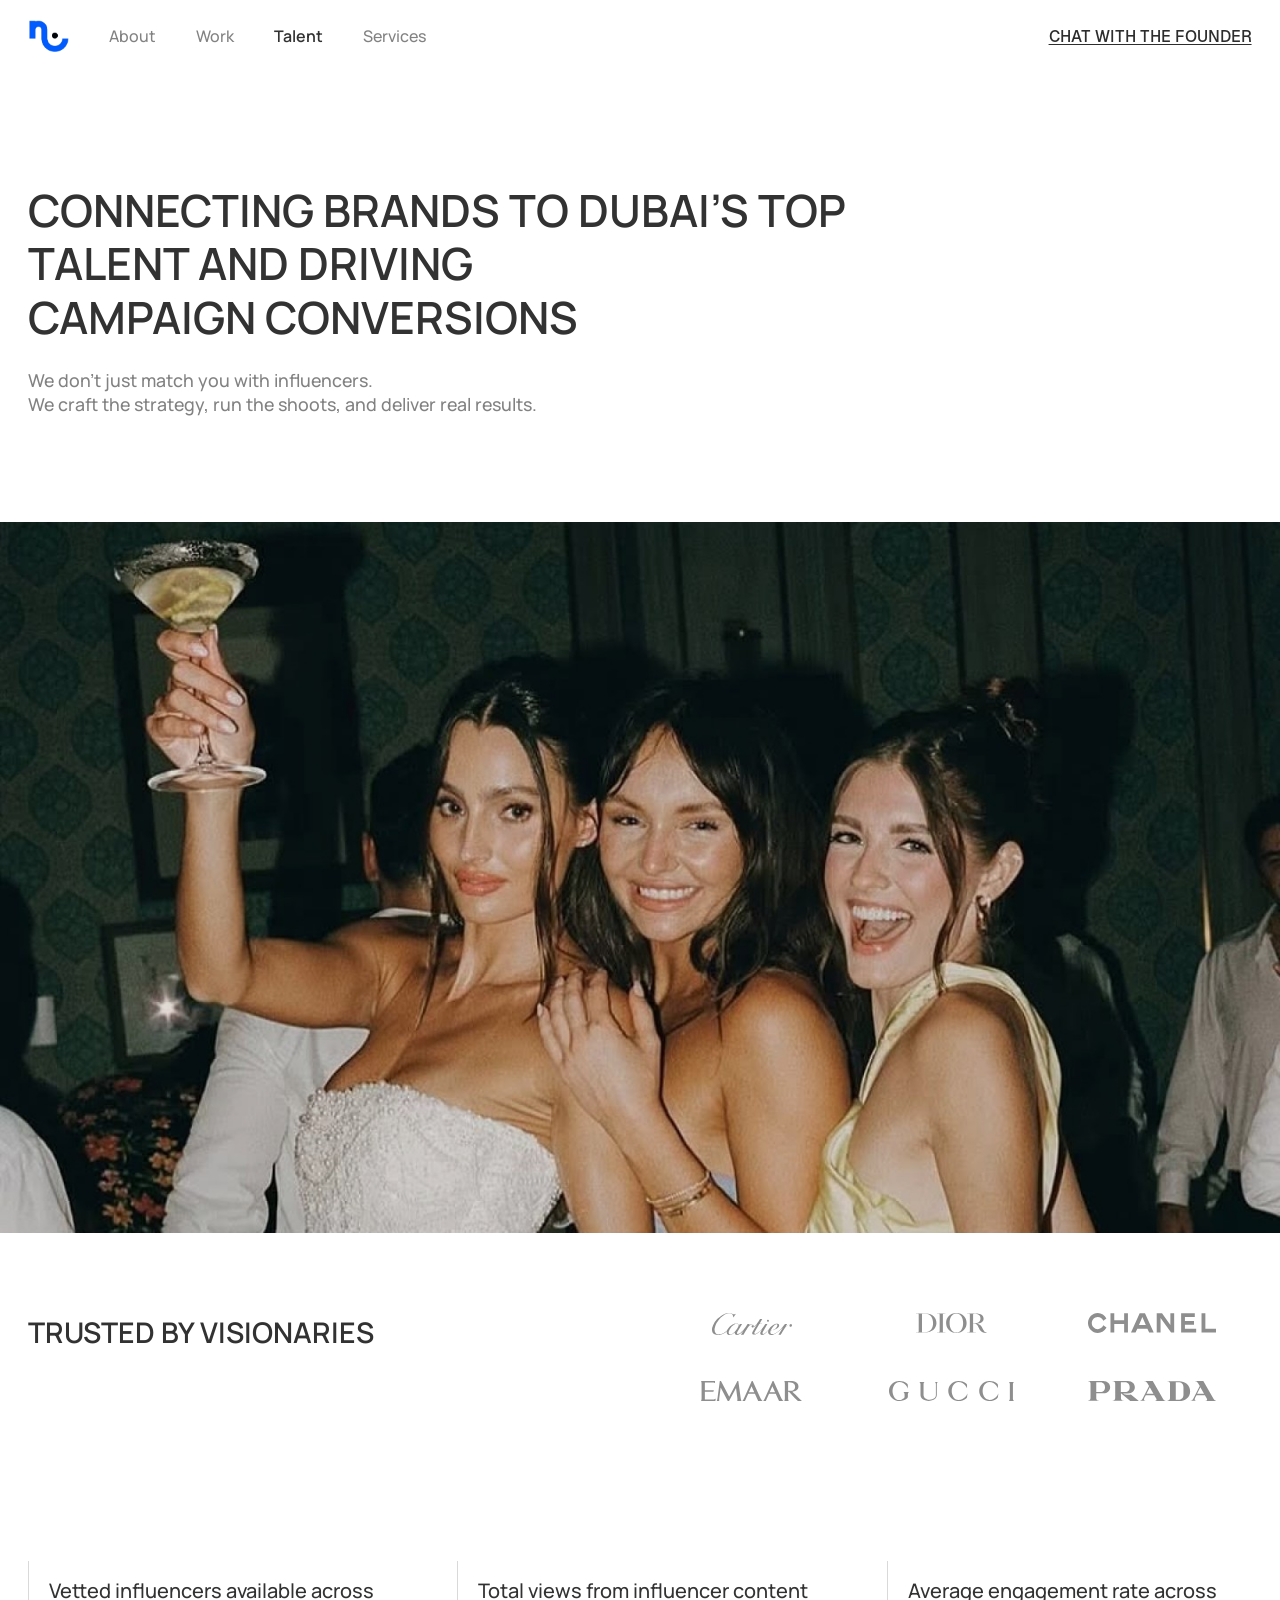
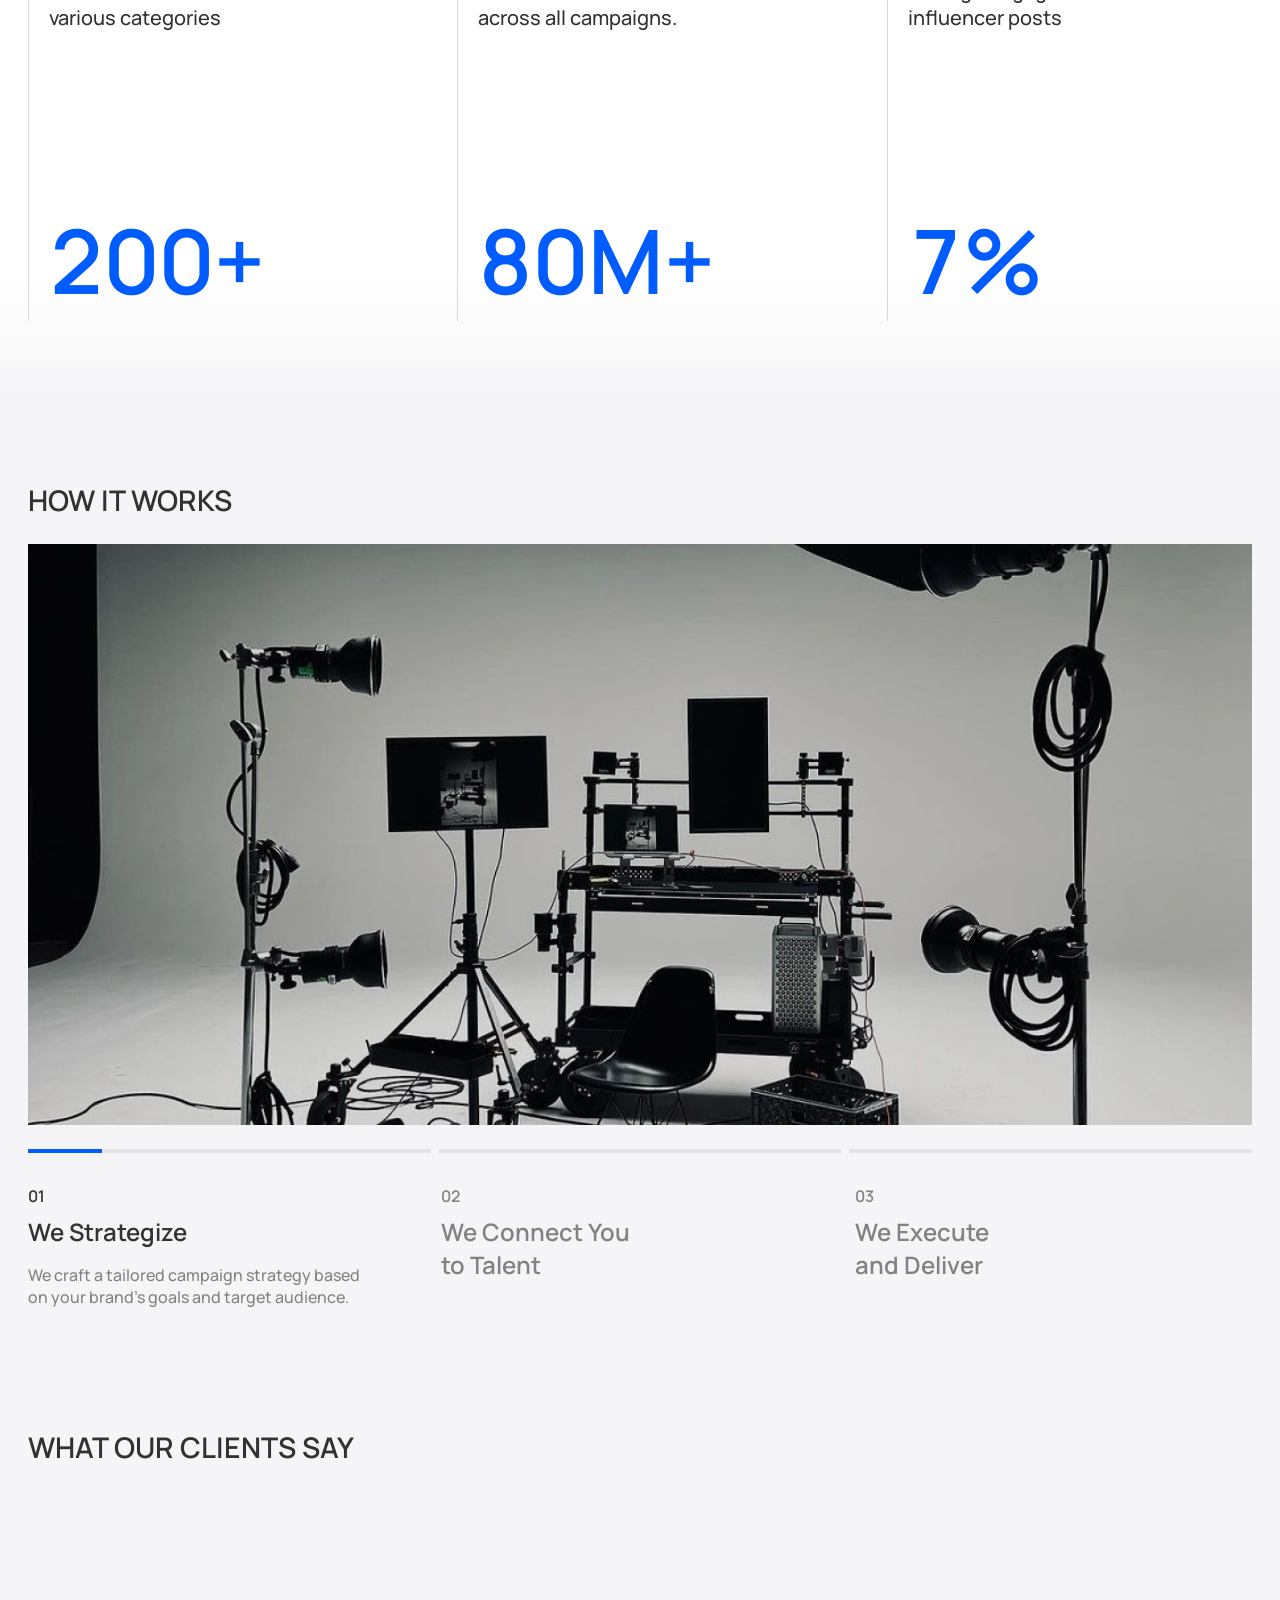
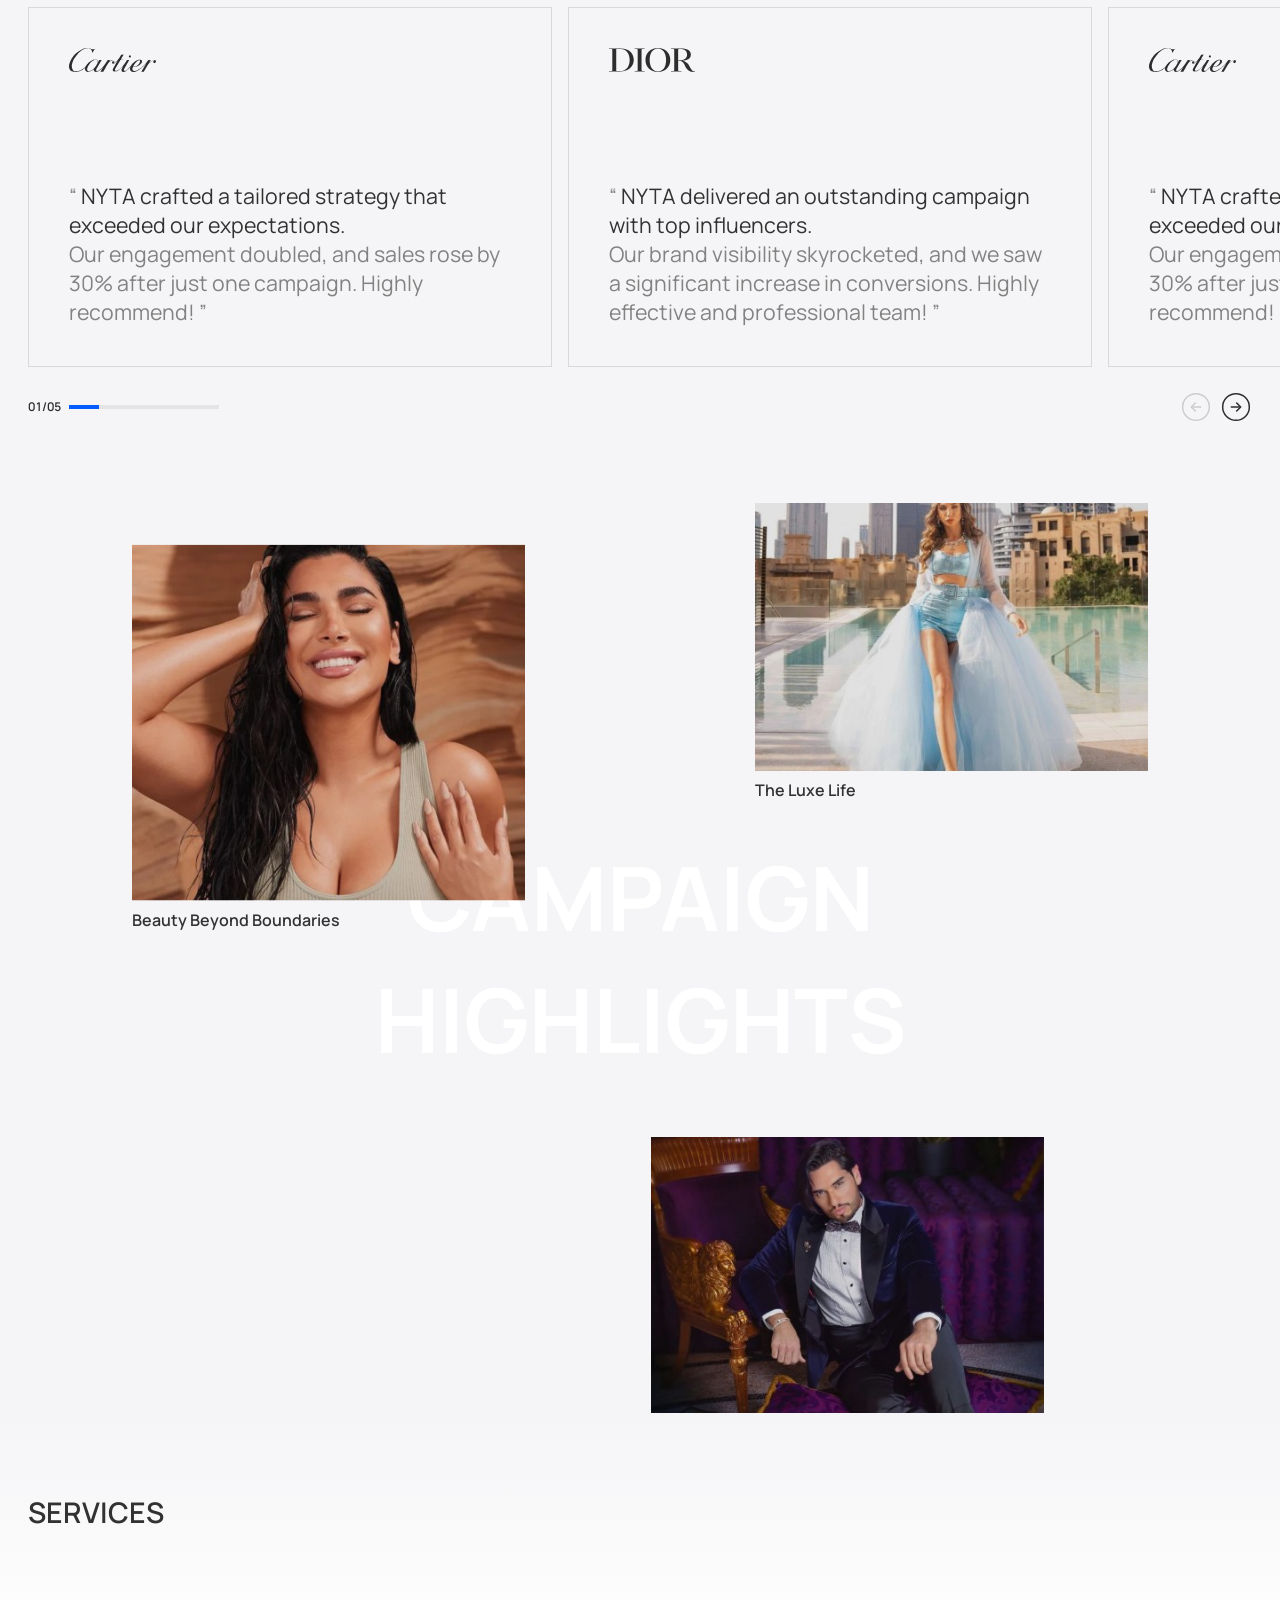
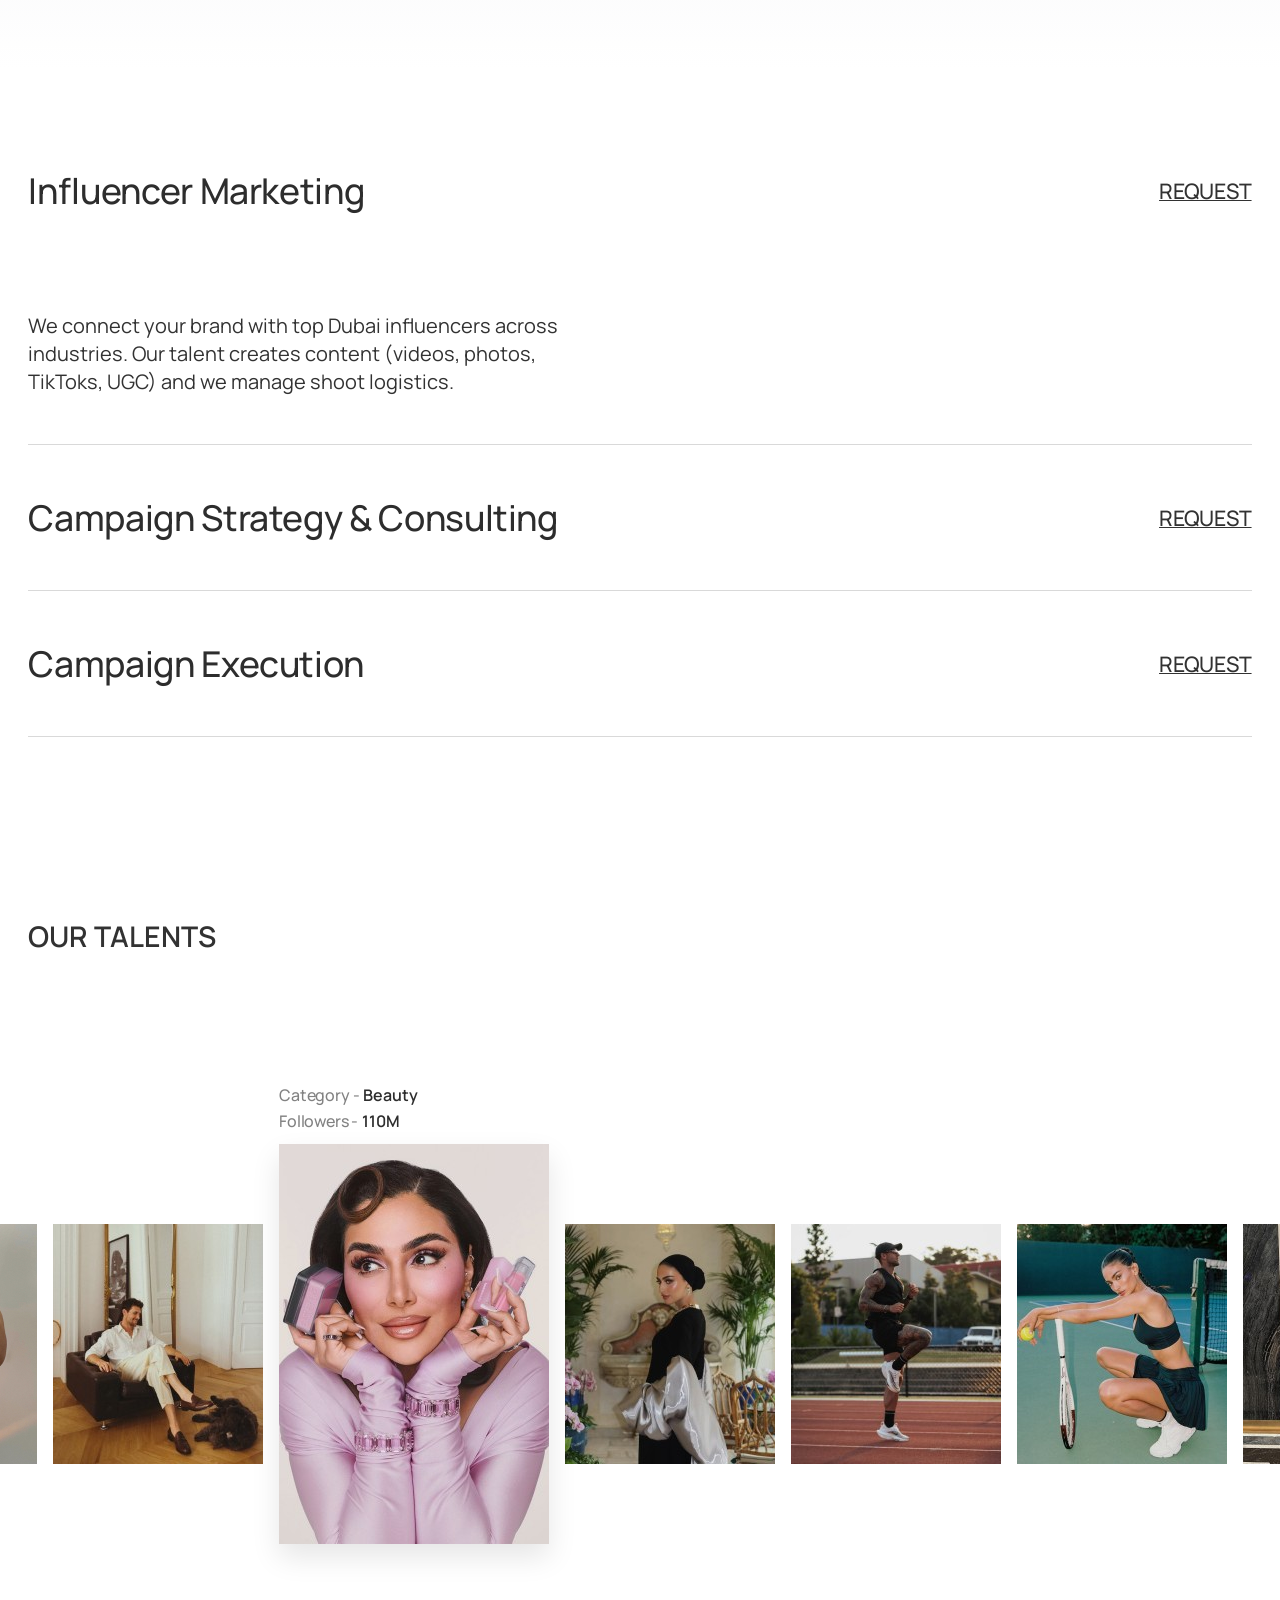
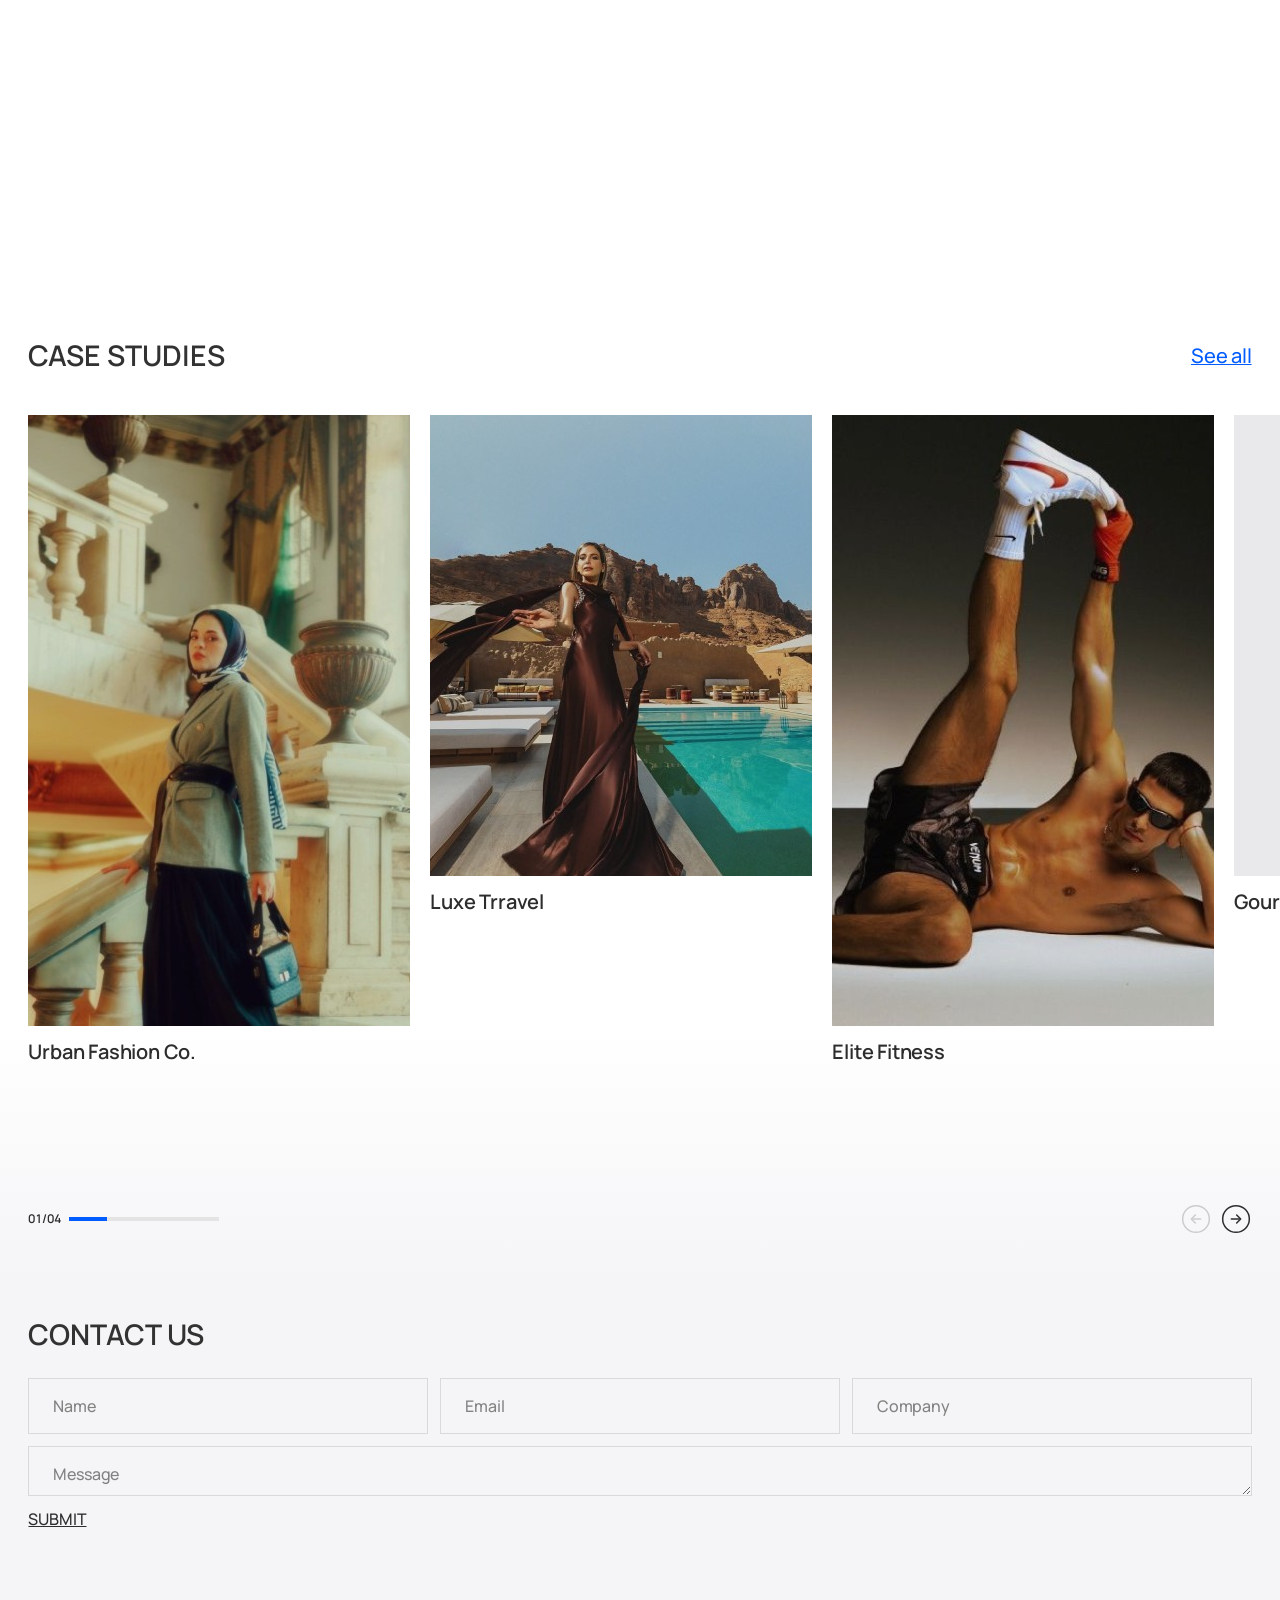
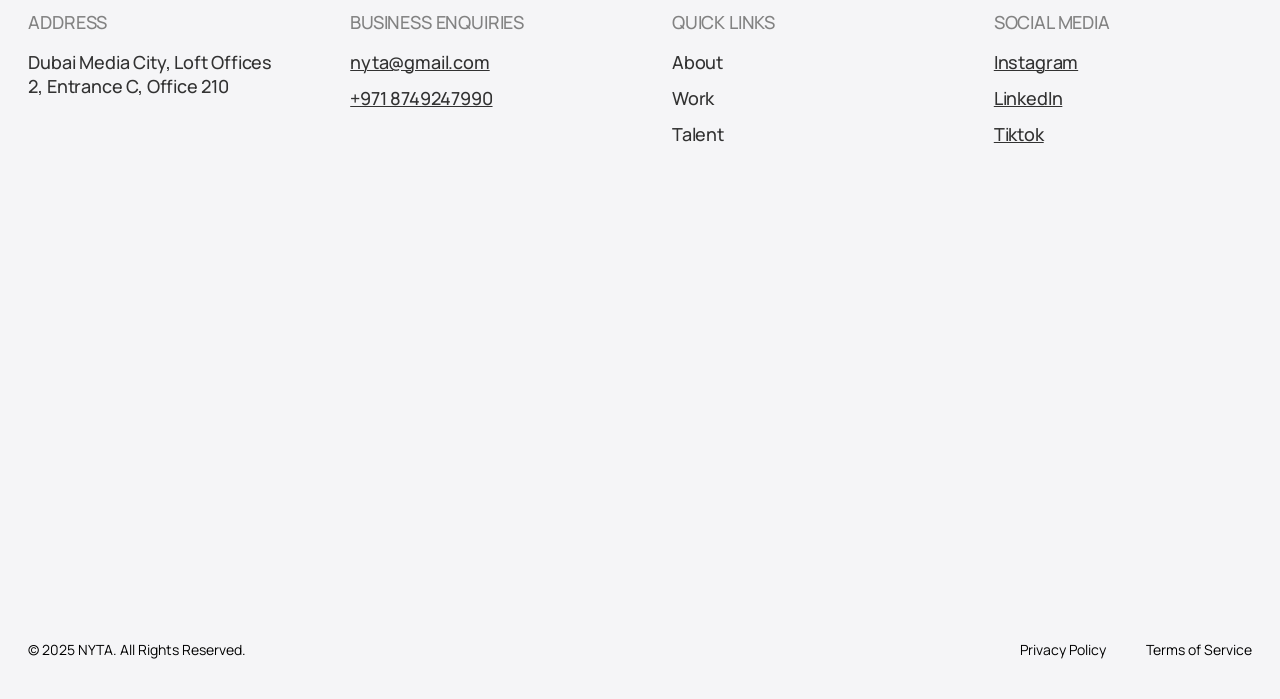
==== commit cb8bf353: "Day 07: responsive pass — fluid collage, tablet/phone layouts, mobile menu sheet, swipeable talents," ====
--- a/Day 07/index.html
+++ b/Day 07/index.html
@@ -109,12 +109,12 @@
           </button>
           <button class="step" role="tab" aria-selected="false">
             <span class="step__num">02</span>
-            <span class="step__title">We Connect You<br />to Talent</span>
+            <span class="step__title">We Connect You <br />to Talent</span>
             <span class="step__desc">We match you with vetted Dubai creators who fit your audience, aesthetic and goals.</span>
           </button>
           <button class="step" role="tab" aria-selected="false">
             <span class="step__num">03</span>
-            <span class="step__title">We Execute<br />and Deliver</span>
+            <span class="step__title">We Execute <br />and Deliver</span>
             <span class="step__desc">We run the shoots, manage the content and report on the results that matter.</span>
           </button>
         </div>
@@ -233,13 +233,13 @@
           <div><dt>Followers -</dt><dd>110M</dd></div>
         </dl>
         <div class="talents__row">
-          <div class="talent talent--edge-l"><img src="assets/talent-1-partial.jpg" alt="Fitness creator taking a mirror selfie" /></div>
+          <div class="talent talent--edge-l is-partial"><img src="assets/talent-1-partial.jpg" data-full="assets/talent-1.jpg" alt="Fitness creator taking a mirror selfie" /></div>
           <div class="talent"><img src="assets/talent-2.jpg" alt="Lifestyle creator seated in a classic apartment with his dog" /></div>
-          <div class="talent talent--featured"><img src="assets/talent-3.jpg" alt="Beauty creator holding two pink beauty products" /></div>
+          <div class="talent talent--featured" data-featured><img src="assets/talent-3.jpg" alt="Beauty creator holding two pink beauty products" /></div>
           <div class="talent"><img src="assets/talent-4.jpg" alt="Fashion creator in black with a silver bag" /></div>
           <div class="talent"><img src="assets/talent-5.jpg" alt="Athlete training on a tennis court" /></div>
           <div class="talent"><img src="assets/talent-6.jpg" alt="Tennis creator crouching beside a racket" /></div>
-          <div class="talent talent--edge-r"><img src="assets/talent-7-partial.jpg" alt="Fashion creator in a marble hallway" /></div>
+          <div class="talent talent--edge-r is-partial"><img src="assets/talent-7-partial.jpg" data-full="assets/talent-7.jpg" alt="Fashion creator in a marble hallway" /></div>
         </div>
       </div>
     </section>
--- a/Day 07/styles.css
+++ b/Day 07/styles.css
@@ -1,5 +1,5 @@
 /* =========================================================
-   NYTA — Day 06 (recreated from Figma "NYTA Agency", Desktop - 5)
+   NYTA — Day 07 (recreated from Figma "NYTA Agency", Desktop - 5)
    Design frame: 1440px wide, 32px side gutters, 1376px content
    ========================================================= */
 
@@ -384,18 +384,21 @@
    CAMPAIGN HIGHLIGHTS   (1024px, mist, collage)
    ========================================================= */
 .campaigns { background: var(--mist); overflow: hidden; }
+/* every position is the Figma px value / 1440, so the collage scales as one piece */
 .campaigns__stage {
   position: relative;
+  width: 100%;
   max-width: var(--frame);
-  height: 1024px;
+  aspect-ratio: 1440 / 1024;
   margin-inline: auto;
+  container-type: inline-size;
 }
 .campaigns__title {
   position: absolute;
-  top: calc(50% - 137px);
+  top: calc(50% - 9.514cqi);
   left: 50%;
   transform: translateX(-50%);
-  font-size: 100px;
+  font-size: 6.944cqi;           /* 100px @ 1440 */
   font-weight: 700;
   line-height: normal;
   text-transform: uppercase;
@@ -406,7 +409,7 @@
 }
 .campaign {
   position: absolute;
-  width: 442px;
+  width: 30.694cqi;              /* 442px @ 1440 */
   will-change: transform;
 }
 .campaign__img { overflow: hidden; background: #e9e9ec; }
@@ -423,9 +426,9 @@
   line-height: normal;
   color: var(--ink);
 }
-.campaign--a { left: 149px; top: 297px; }   /* centred vertically */
-.campaign--b { left: 732px; top: 713px; }   /* runs off the bottom edge */
-.campaign--c { left: 849px; top: 0; }       /* runs off the top edge */
+.campaign--a { left: 10.347cqi; top: 20.625cqi; }  /* 149, 297 - centred vertically */
+.campaign--b { left: 50.833cqi; top: 49.514cqi; }  /* 732, 713 - runs off the bottom */
+.campaign--c { left: 58.958cqi; top: 0; }          /* 849 - runs off the top */
 
 /* =========================================================
    SERVICES   (1024px, mist → white)
@@ -529,8 +532,13 @@
   box-shadow: 0 313px 87px 0 rgba(0, 0, 0, 0), 0 13px 27px 0 rgba(0, 0, 0, 0.1);
 }
 /* the two outer cards are cut by the frame edge in the design */
-.talent--edge-l img { width: 117px; margin-left: auto; }
-.talent--edge-r img { width: 117px; }
+.talent--edge-l.is-partial img { width: 117px; margin-left: auto; }
+.talent--edge-r.is-partial img { width: 117px; }
+
+/* case card with no photo yet */
+.case__img--empty { display: grid; place-items: center; }
+.case__img--empty::after { content: "Image coming soon"; font-size: 14px; font-weight: 500; color: var(--muted); }
+.case__img--empty:has(img)::after { content: none; }
 
 /* =========================================================
    CASE STUDIES   (1024px, white → mist)
@@ -654,81 +662,217 @@
 
 /* =========================================================
    RESPONSIVE
-   ========================================================= */
+   1440+ ......... Figma frame, centred
+   1025–1439 ..... same layout, fluid
+   761–1024 ...... tablet
+   ≤760 .......... phone
+   ========================================================= */
+
+/* ---------- small laptops ---------- */
 @media (max-width: 1200px) {
   .hero__title br { display: none; }
-  .campaigns__stage { height: auto; padding: 80px var(--gutter); display: grid; grid-template-columns: repeat(3, 1fr); gap: 24px; align-items: start; }
+  .trusted__logos { gap: 16px; }
+  .trusted__col { width: auto; flex: 1; }
+}
+
+/* ---------- tablet ---------- */
+@media (max-width: 1024px) {
+  .hero__intro { padding-top: 150px; min-height: 0; padding-bottom: 64px; }
+
+  /* trusted */
+  .trusted { padding: 64px 0; }
+  .trusted__grid { grid-template-columns: 1fr; row-gap: 40px; }
+  .trusted__logos { height: auto; display: grid; grid-template-columns: repeat(3, 1fr); gap: 24px; }
+  .trusted__col { width: auto; gap: 28px; }
+  .trusted__col img { max-width: 100%; }
+
+  /* stats: keep 3 columns, shorter */
+  .stats { padding: 64px 0; }
+  .stats__row { gap: 24px; }
+  .stat { height: 280px; padding: 12px 0 0 16px; }
+  .stat__label { font-size: 17px; }
+  .stat__value { font-size: clamp(48px, 7.5vw, 76px); }
+
+  /* how it works */
+  .how { padding: 64px 0 56px; }
+  .step__title { font-size: 20px; }
+  .step__desc { font-size: 15px; }
+
+  /* testimonials */
+  .reviews { padding: 64px 0; }
+  .reviews__track { margin-top: 48px; }
+  .review { width: min(62vw, 520px); height: 320px; padding: 32px; }
+
+  /* campaign collage → staggered grid */
+  .campaigns__stage {
+    aspect-ratio: auto;
+    display: grid;
+    grid-template-columns: 1fr 1fr;
+    gap: 24px 20px;
+    align-items: start;
+    padding: 64px var(--gutter) 72px;
+  }
   .campaigns__title {
     position: static; transform: none; grid-column: 1 / -1;
-    font-size: clamp(44px, 8vw, 100px); color: var(--ink); text-align: left; white-space: normal; margin-bottom: 16px;
+    font-size: clamp(40px, 8vw, 80px); line-height: 1; color: var(--ink);
+    text-align: left; white-space: normal; margin-bottom: 16px;
   }
   .campaign { position: static; width: auto; transform: none !important; }
-  .campaign--b { margin-top: 80px; }
-}
-
-@media (max-width: 1024px) {
-  .trusted__grid { grid-template-columns: 1fr; row-gap: 40px; }
-  .trusted__logos { height: auto; display: grid; grid-template-columns: repeat(3, 1fr); gap: 16px; }
-  .trusted__col { width: auto; gap: 32px; }
-  .trusted__col img { max-width: 100%; }
-
-  .stats__row { grid-template-columns: 1fr; gap: 40px; }
-  .stat { height: auto; gap: 40px; }
-
-  .how__steps { grid-template-columns: 1fr; gap: 24px; }
-
-  .reviews__track { margin-top: 64px; }
-  .services__list { margin-top: 80px; }
-  .service__desc { margin-top: 32px; }
-  .services { min-height: 0; }
-
-  .talents { padding-bottom: 80px; }
+  .campaign--a { grid-column: 1 / -1; width: min(100%, 560px); }
+  .campaign--b { margin-top: 64px; }
+
+  /* services */
+  .services { min-height: 0; padding: 64px 0 24px; }
+  .services__list { margin-top: 64px; }
+  .service { padding-bottom: 36px; margin-bottom: 36px; }
+  .service__desc { margin-top: 28px; font-size: 18px; line-height: 26px; }
+
+  /* talents → swipeable row */
+  .talents { padding: 64px 0 72px; }
   .talents__stage { height: auto; overflow: visible; }
-  .talents__info { position: static; padding: 32px var(--gutter) 24px; }
+  .talents__info { position: static; padding: 32px var(--gutter) 20px; }
   .talents__row {
     position: static; transform: none;
     overflow-x: auto; scroll-snap-type: x mandatory; scrollbar-width: none;
-    padding-inline: var(--gutter);
+    padding: 8px var(--gutter) 40px;
+    scroll-padding-inline: var(--gutter);
   }
   .talents__row::-webkit-scrollbar { display: none; }
   .talent { scroll-snap-align: center; }
-  .talent--edge-l, .talent--edge-r { width: 117px; }
-
-  .cases .slider__controls { margin-top: 48px; }
-
-  .contact { min-height: 0; }
-  .info { grid-template-columns: repeat(2, 1fr); gap: 40px; }
-}
-
+  .talent.is-partial { display: none; }   /* only show cut-off cards on the full desktop frame */
+
+  /* case studies */
+  .cases { padding: 64px 0 48px; }
+  .cases__track { height: auto; margin-top: 32px; }
+  .case, .case--tall { height: auto; width: min(42vw, 360px); }
+  .case__img { flex: none; aspect-ratio: 430 / 461; }
+  .case--tall .case__img { aspect-ratio: 430 / 611; }
+  .case h3 { font-size: 18px; }
+  .cases .slider__controls { margin-top: 32px; }
+
+  /* contact */
+  .contact { min-height: 0; padding-top: 64px; }
+  .info { margin-top: 64px; grid-template-columns: repeat(2, 1fr); gap: 40px 32px; }
+  .footer { padding-top: 72px; }
+}
+
+/* ---------- phone ---------- */
 @media (max-width: 760px) {
+  /* nav: hamburger + full-width sheet */
+  .nav { top: 16px; }
   .nav__links, .nav__cta { display: none; }
   .nav__toggle {
-    display: inline-flex; flex-direction: column; justify-content: center; gap: 6px;
-    width: 32px; height: 32px;
+    display: inline-flex; flex-direction: column; justify-content: center; align-items: flex-end; gap: 7px;
+    width: 40px; height: 40px; margin-right: -4px;
   }
-  .nav__toggle span { display: block; height: 1.5px; background: var(--ink); transition: transform 0.3s var(--ease); }
-  .nav.is-open .nav__toggle span:first-child { transform: translateY(3.75px) rotate(45deg); }
-  .nav.is-open .nav__toggle span:last-child { transform: translateY(-3.75px) rotate(-45deg); }
-  .nav.is-open .nav__links, .nav.is-open .nav__cta { display: flex; }
-  .nav.is-open { flex-wrap: wrap; row-gap: 16px; }
-  .nav.is-open .nav__left { flex-wrap: wrap; row-gap: 16px; }
-  .nav.is-open .nav__links { flex-basis: 100%; flex-direction: column; align-items: flex-start; gap: 12px; order: 3; }
-
-  .hero__intro { padding-top: 120px; min-height: 0; padding-bottom: 48px; }
-  .hero__title br, .hero__sub br { display: none; }
-
+  .nav__toggle span { display: block; width: 24px; height: 1.5px; background: var(--ink); transition: transform 0.35s var(--ease); }
+  .nav.is-open {
+    position: fixed; top: 0; left: 0; transform: none;
+    flex-wrap: wrap; align-items: flex-start;
+    padding: 16px var(--gutter) 28px;
+    background: var(--white);
+    box-shadow: 0 20px 40px rgba(0, 0, 0, 0.08);
+    animation: sheetIn 0.4s var(--ease) both;
+  }
+  .nav.is-open .nav__left { flex: 1; flex-direction: column; align-items: flex-start; gap: 32px; }
+  .nav.is-open .nav__links { display: flex; flex-direction: column; align-items: flex-start; gap: 18px; }
+  .nav.is-open .nav__links a { font-size: 26px; }
+  .nav.is-open .nav__cta { display: block; order: 3; flex-basis: 100%; margin-top: 28px; font-size: 15px; }
+  .nav.is-open .nav__toggle span:first-child { transform: translateY(4.25px) rotate(45deg); }
+  .nav.is-open .nav__toggle span:last-child { transform: translateY(-4.25px) rotate(-45deg); }
+
+  /* hero */
+  .hero__intro { padding-top: 112px; padding-bottom: 40px; }
+  .hero__title, .hero__sub { max-width: none; }
+  .hero__title { font-size: clamp(28px, 8.2vw, 40px); line-height: 1.15; }
+  .hero__sub { margin-top: 16px; }
+  .hero__sub br { display: none; }
+  .hero__media { height: min(118vw, 560px); }
+  .hero__media img { object-position: 30% 20%; }
+
+  .section-title { font-size: 22px; }
+
+  /* trusted */
+  .trusted { padding: 56px 0; }
+  .trusted__grid { row-gap: 32px; }
+  .trusted__logos { gap: 12px; }
+  .trusted__col { gap: 24px; }
+  .trusted__col img { max-height: 15px; width: auto; }
+
+  /* stats → stacked rows */
+  .stats { padding: 40px 0 56px; }
+  .stats__row { grid-template-columns: 1fr; gap: 28px; }
+  .stat { height: auto; gap: 20px; padding: 8px 0 4px 16px; }
+  .stat__label { font-size: 16px; max-width: 320px; }
+  .stat__value { font-size: 64px; line-height: 1; }
+
+  /* how it works */
+  .how { padding: 56px 0 48px; }
+  .how__media { margin-top: 20px; aspect-ratio: 4 / 3; }
+  .how__steps { grid-template-columns: 1fr; gap: 20px; margin-top: 24px; min-height: 0; }
+  .step__title br { display: none; }
+  .step__desc { max-width: none; }
+
+  /* testimonials */
+  .reviews { padding: 56px 0; }
+  .reviews__track { margin-top: 32px; gap: 12px; }
+  .review { width: 84vw; height: auto; min-height: 300px; padding: 24px; gap: 40px; }
+  .review blockquote { font-size: 18px; }
+
+  /* campaigns */
+  .campaigns__stage { gap: 16px 12px; padding: 56px var(--gutter); }
+  .campaigns__title { font-size: 40px; margin-bottom: 8px; }
+  .campaign--a { width: 100%; }
+  .campaign--b { margin-top: 40px; }
+  .campaign figcaption { font-size: 14px; }
+
+  /* services */
+  .services { padding: 56px 0 16px; }
+  .services__list { margin-top: 40px; }
+  .service { padding-bottom: 28px; margin-bottom: 28px; }
+  .service__row { flex-direction: column; align-items: flex-start; gap: 10px; }
+  .service h3 { font-size: 26px; }
+  .service__cta { font-size: 16px; }
+  .service__desc { margin-top: 16px; font-size: 16px; line-height: 24px; }
+
+  /* talents: smaller cards */
+  .talents { padding: 56px 0 56px; }
+  .talents__info { padding-top: 24px; }
+  .talents__row { gap: 12px; }
+  .talent { width: 150px; height: 172px; }
+  .talent--featured { width: 220px; height: 326px; }
+
+  /* case studies */
+  .cases { padding: 56px 0 40px; }
+  .cases__all { font-size: 16px; }
+  .case, .case--tall { width: 72vw; }
+
+  /* contact */
+  .contact { padding-top: 56px; }
+  .form__row { grid-template-columns: 1fr; }
+  .field textarea { height: 120px; }
+  .form__foot { flex-wrap: wrap; gap: 12px; }
+  .info { margin-top: 48px; grid-template-columns: 1fr 1fr; gap: 32px 20px; }
+  .info__col { font-size: 16px; gap: 10px; }
+  .info__col:first-child { grid-column: 1 / -1; }
+  .footer { flex-direction: column; align-items: flex-start; padding-top: 56px; padding-bottom: 32px; gap: 16px; }
+  .footer__links { gap: 24px; }
+}
+
+/* ---------- small phones ---------- */
+@media (max-width: 400px) {
+  .info { grid-template-columns: 1fr; }
   .campaigns__stage { grid-template-columns: 1fr; }
   .campaign--b { margin-top: 0; }
-
-  .service__row { flex-direction: column; align-items: flex-start; gap: 12px; }
-  .review { height: 320px; padding: 28px; }
-  .cases__track { height: auto; }
-  .case, .case--tall { height: auto; }
-  .case__img { aspect-ratio: 430 / 520; }
-
-  .form__row { grid-template-columns: 1fr; }
-  .info { grid-template-columns: 1fr; }
-  .footer { flex-direction: column; align-items: flex-start; }
+}
+
+@keyframes sheetIn { from { opacity: 0; transform: translateY(-12px); } to { opacity: 1; transform: none; } }
+
+/* hover effects only where a real pointer exists */
+@media (hover: none) {
+  .talent:not(.talent--featured):hover { transform: none; }
+  .service:hover h3 { transform: none; }
+  .review:hover { background: transparent; border-color: var(--line); }
 }
 
 @media (prefers-reduced-motion: reduce) {
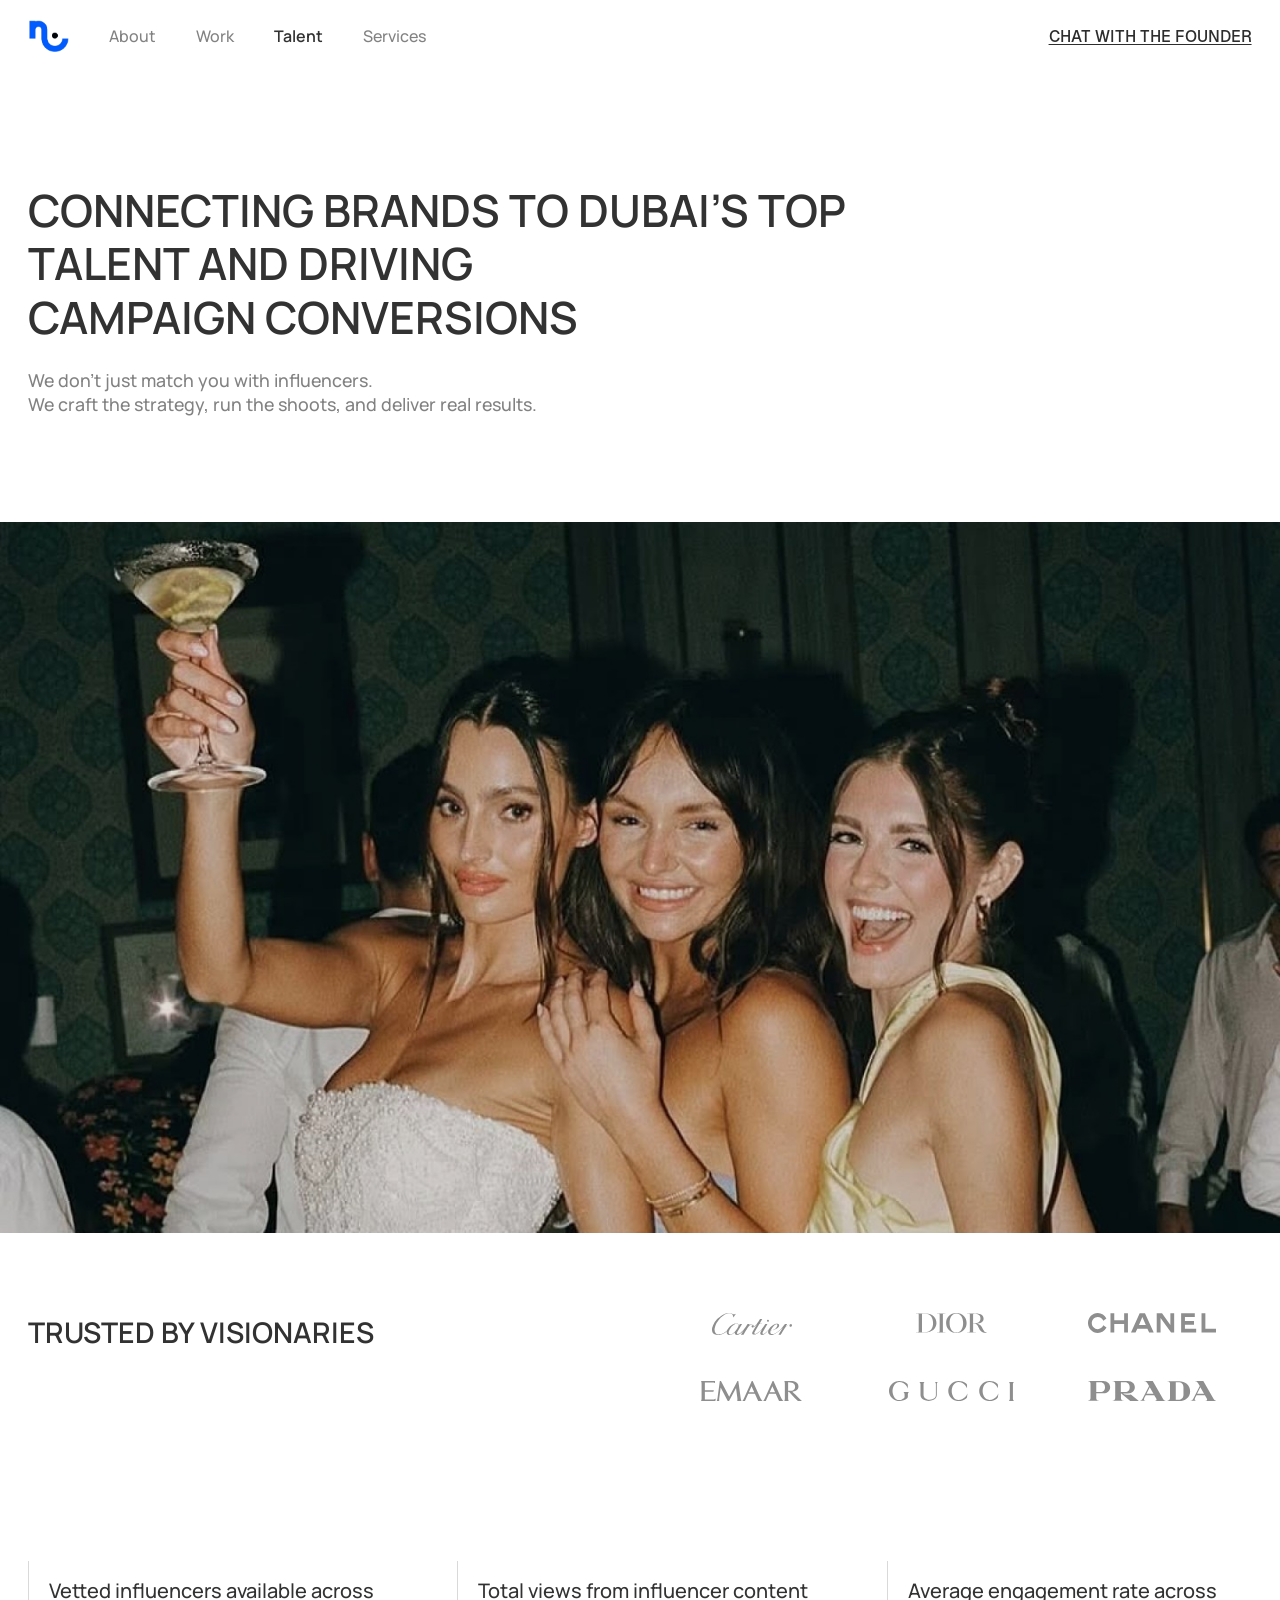
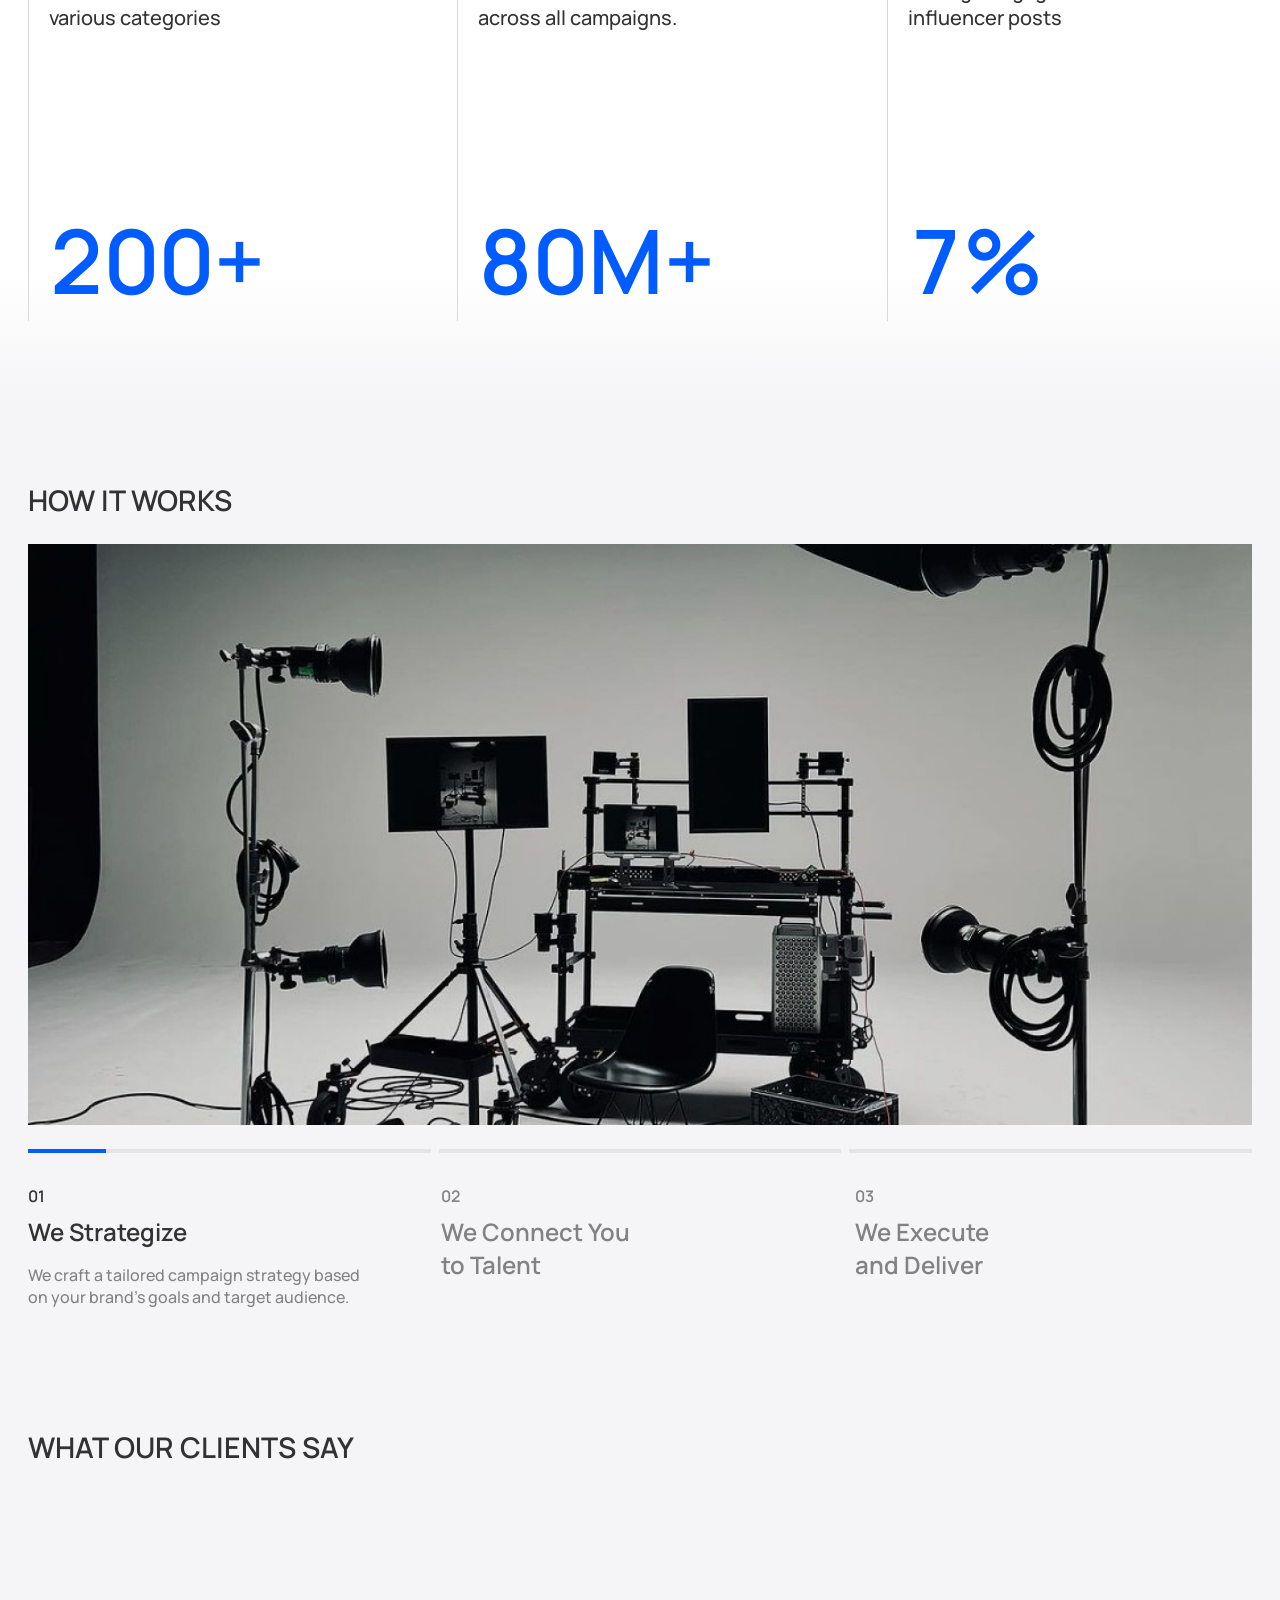
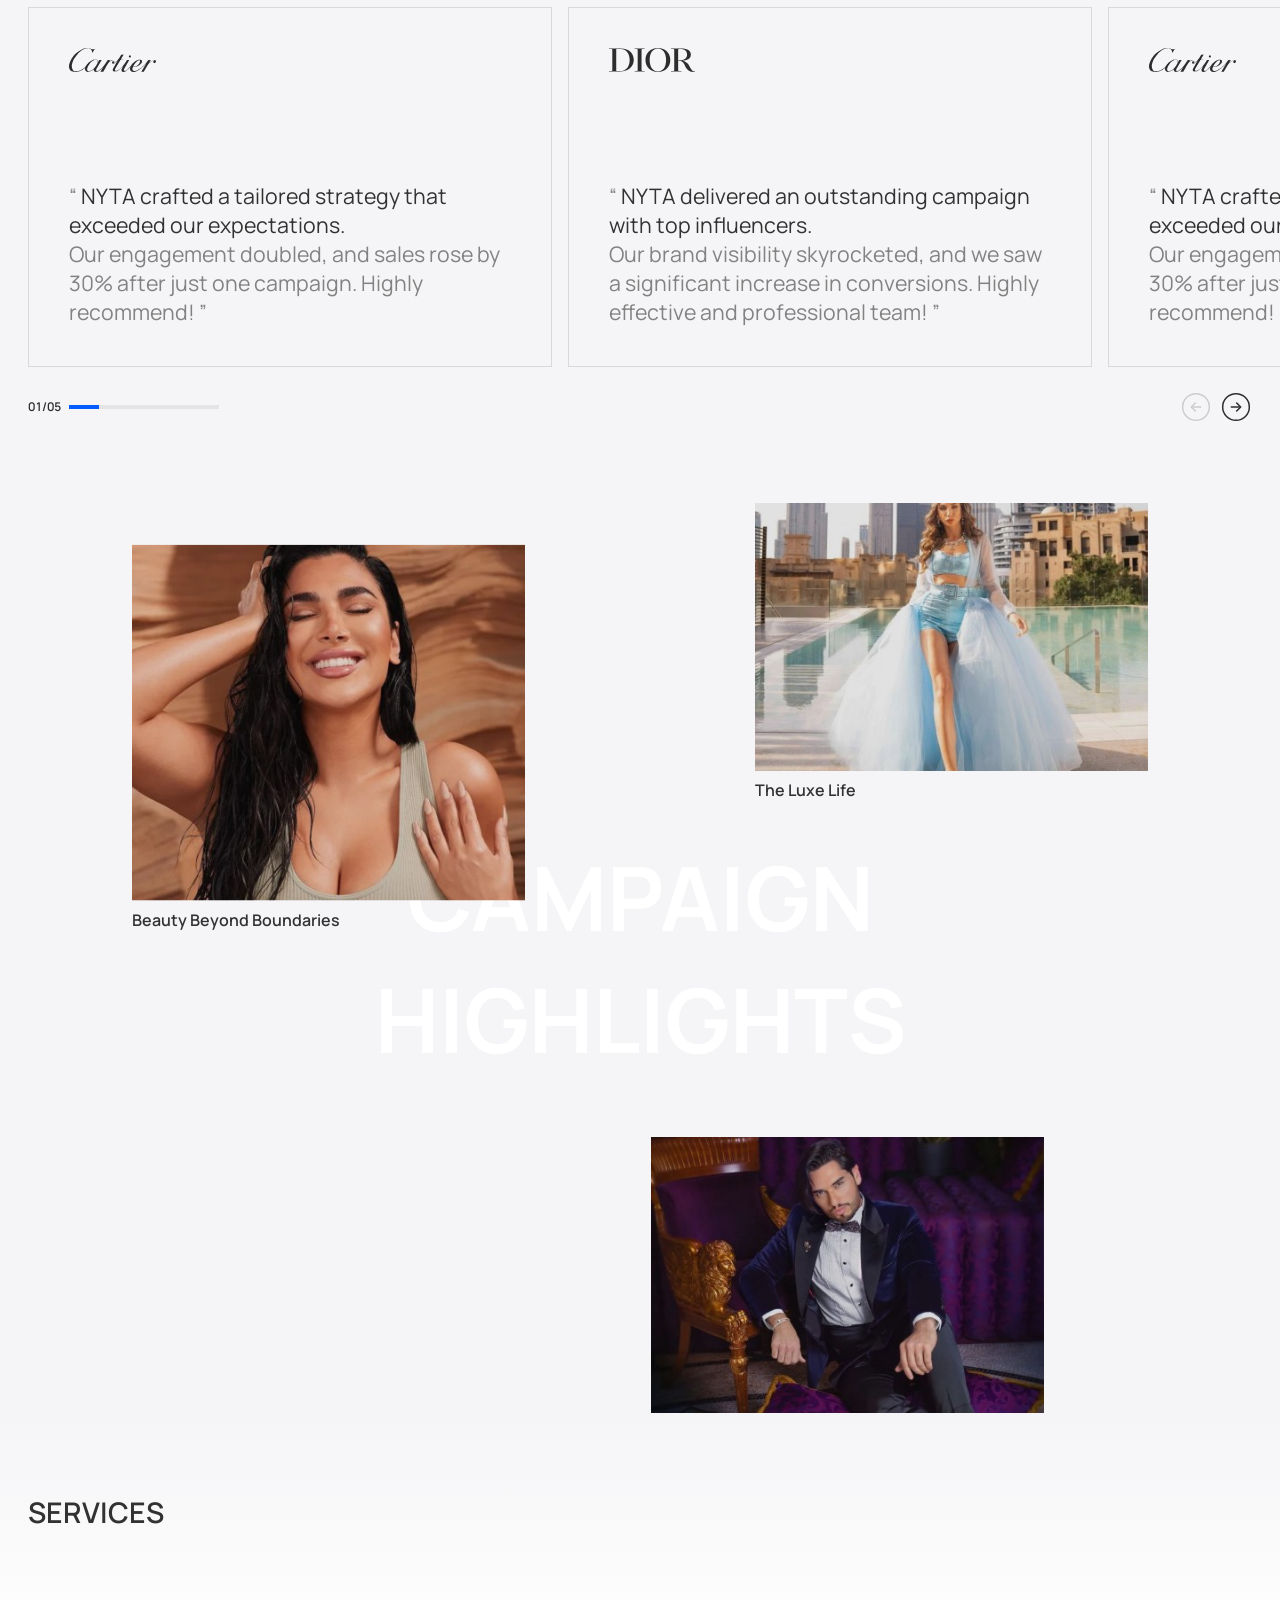
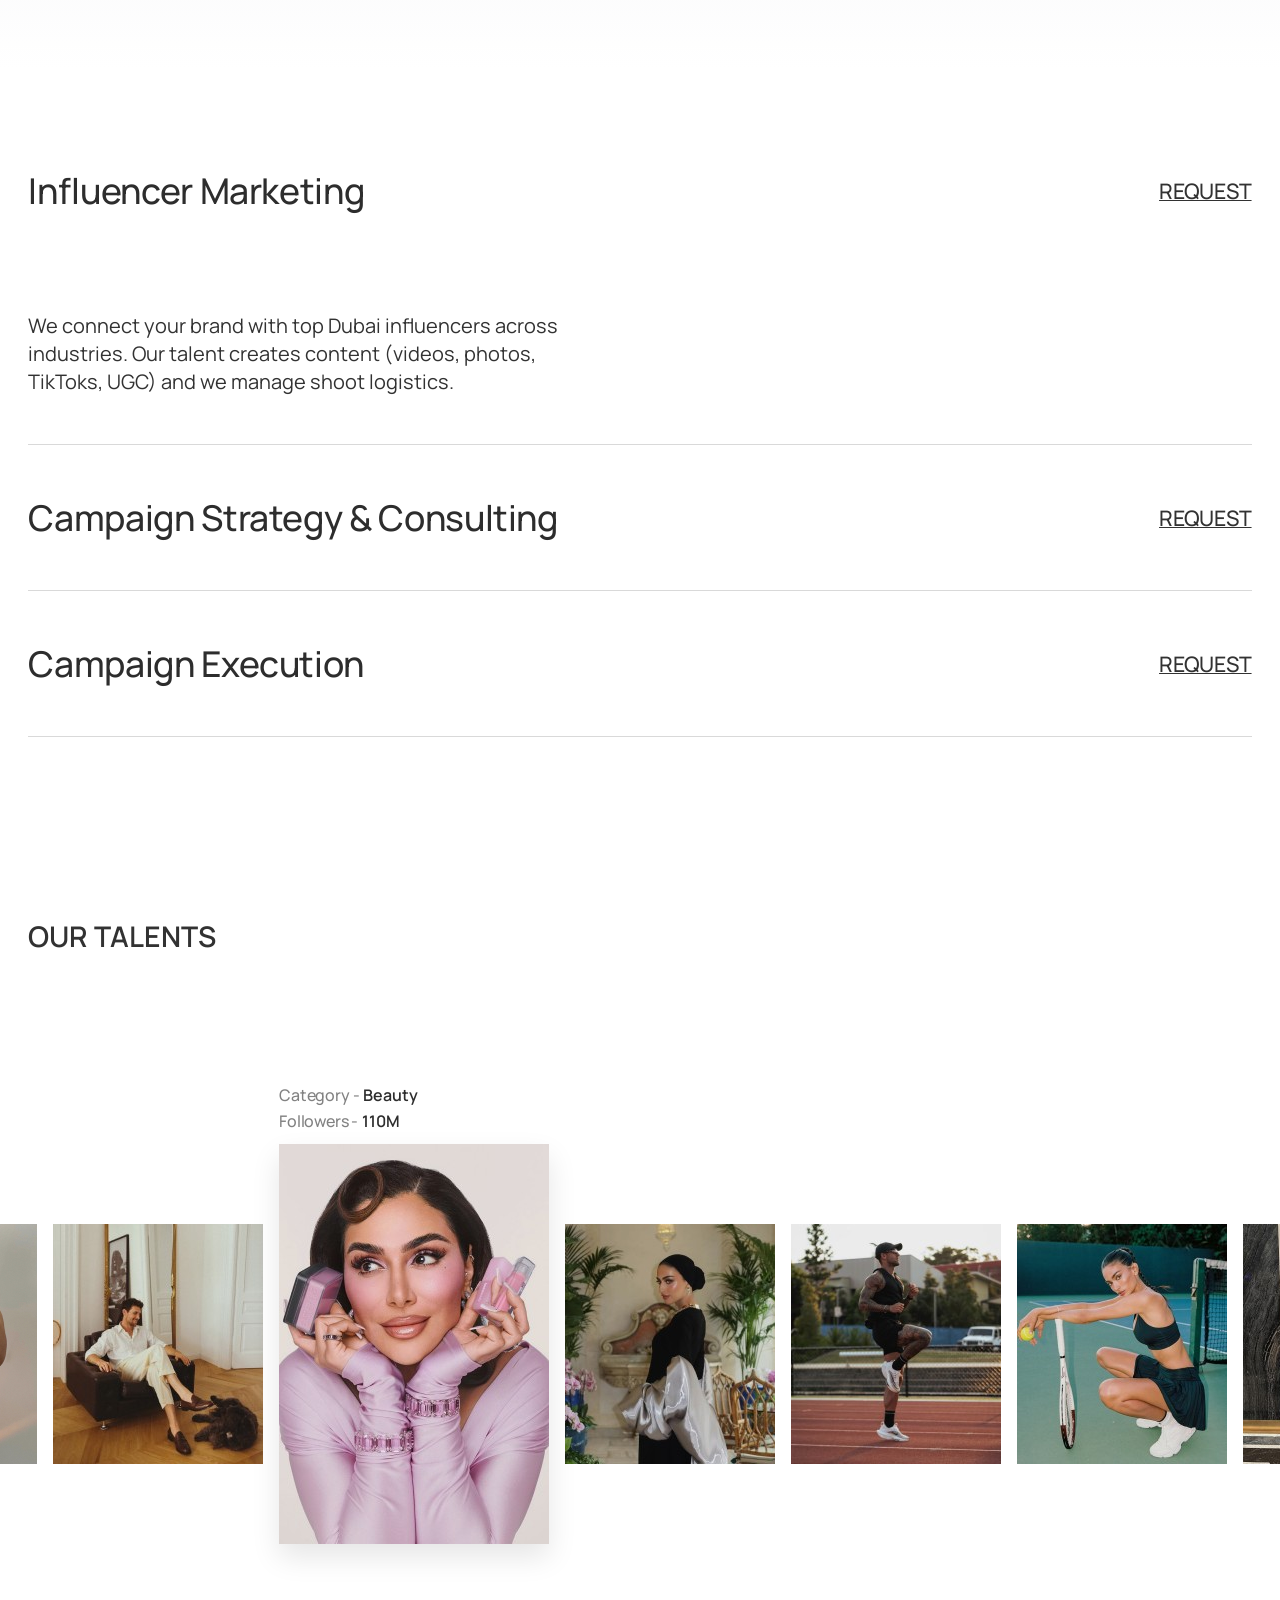
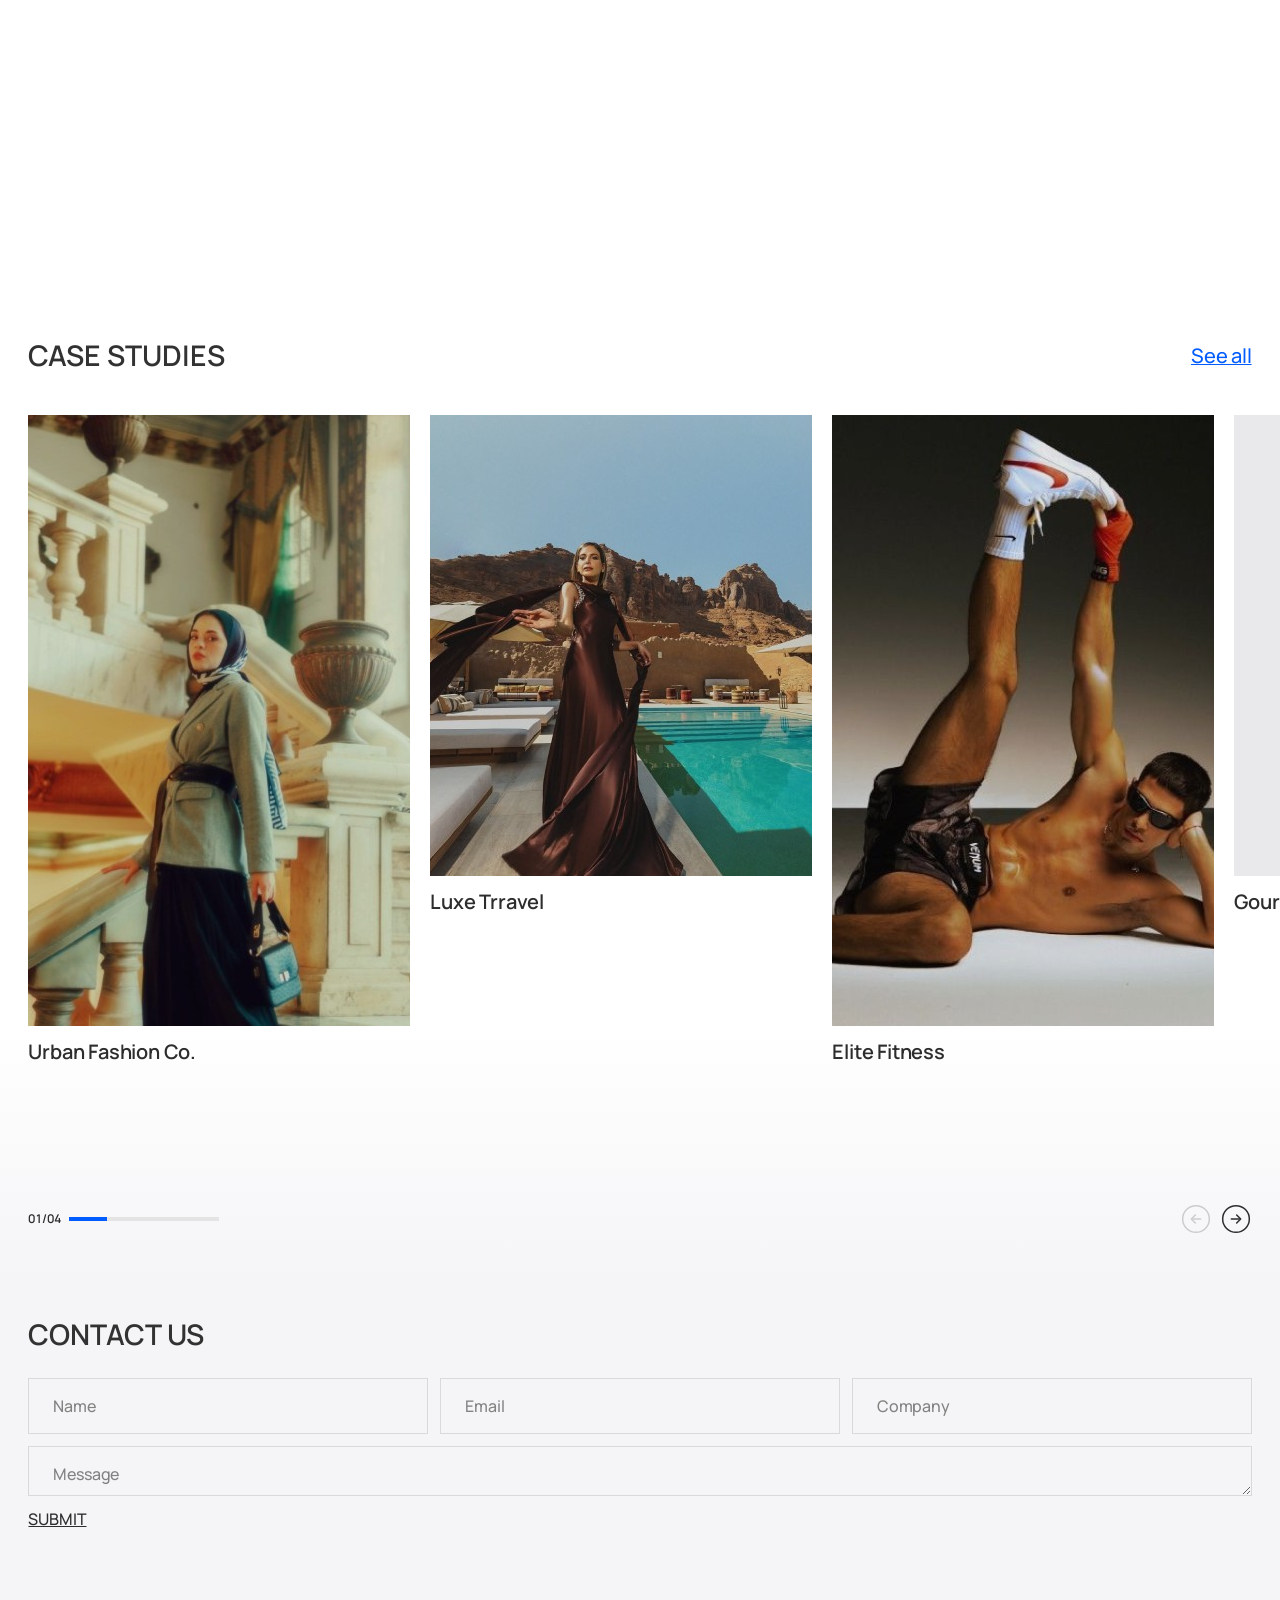
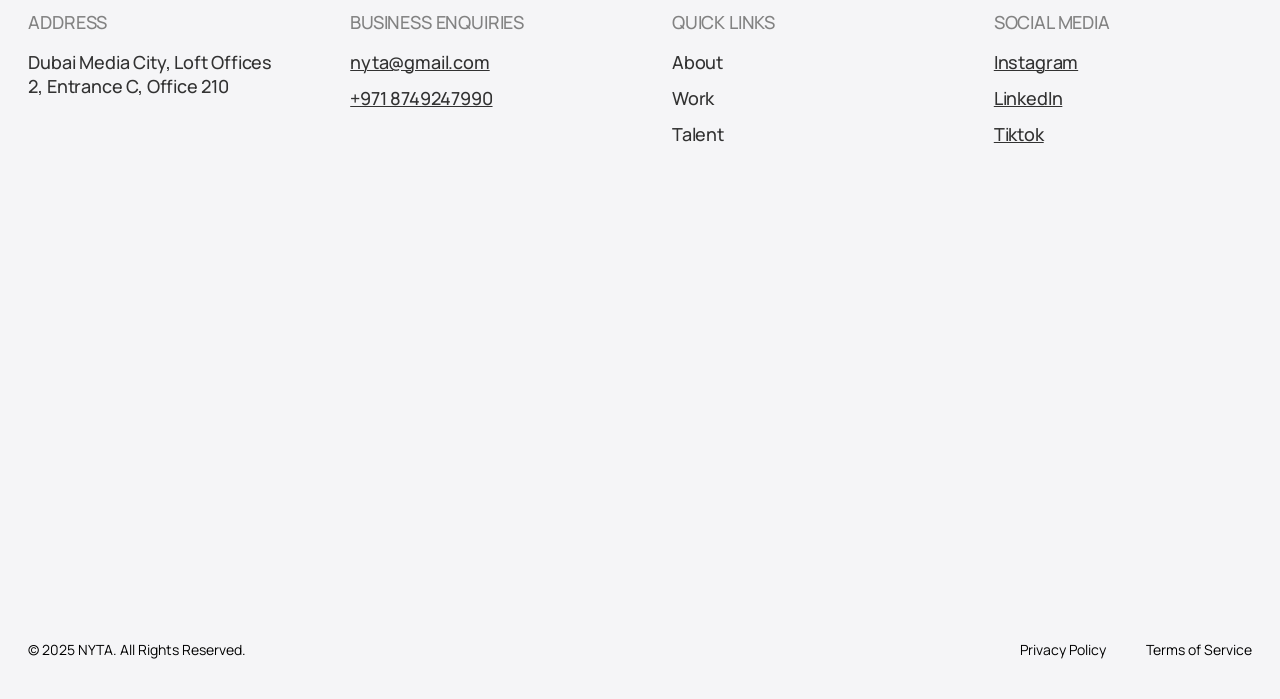
==== commit 698e3c00: "Day 07: scale the 1440 design proportionally on wider screens Co-Authored-By: Claude Opus 5.5 <norep" ====
--- a/Day 07/index.html
+++ b/Day 07/index.html
@@ -9,6 +9,21 @@
   <link rel="preload" href="assets/fonts/manrope-latin-600-normal.woff2" as="font" type="font/woff2" crossorigin />
   <link rel="preload" href="assets/fonts/manrope-latin-500-normal.woff2" as="font" type="font/woff2" crossorigin />
   <link rel="stylesheet" href="styles.css" />
+  <script>
+    /* Above the 1440px Figma frame, scale the whole page up proportionally
+       so wide monitors look exactly like the design instead of leaving it boxed in. */
+    (function () {
+      var root = document.documentElement;
+      function fit() {
+        var w = root.clientWidth || window.innerWidth;
+        var z = w > 1440 ? w / 1440 : 1;
+        root.style.setProperty('--z', z);
+        root.classList.toggle('is-scaled', z > 1);
+      }
+      fit();
+      window.addEventListener('resize', fit);
+    })();
+  </script>
 </head>
 <body>
 
--- a/Day 07/styles.css
+++ b/Day 07/styles.css
@@ -875,6 +875,14 @@
   .review:hover { background: transparent; border-color: var(--line); }
 }
 
+
+/* ---------- wide screens: scale the 1440 frame to fill the window ---------- */
+html.is-scaled body { zoom: var(--z); }
+html.is-scaled .slider__track {
+  padding-inline: var(--gutter);
+  scroll-padding-inline: var(--gutter);
+}
+
 @media (prefers-reduced-motion: reduce) {
   html { scroll-behavior: auto; }
   *, *::before, *::after { animation: none !important; transition: none !important; }
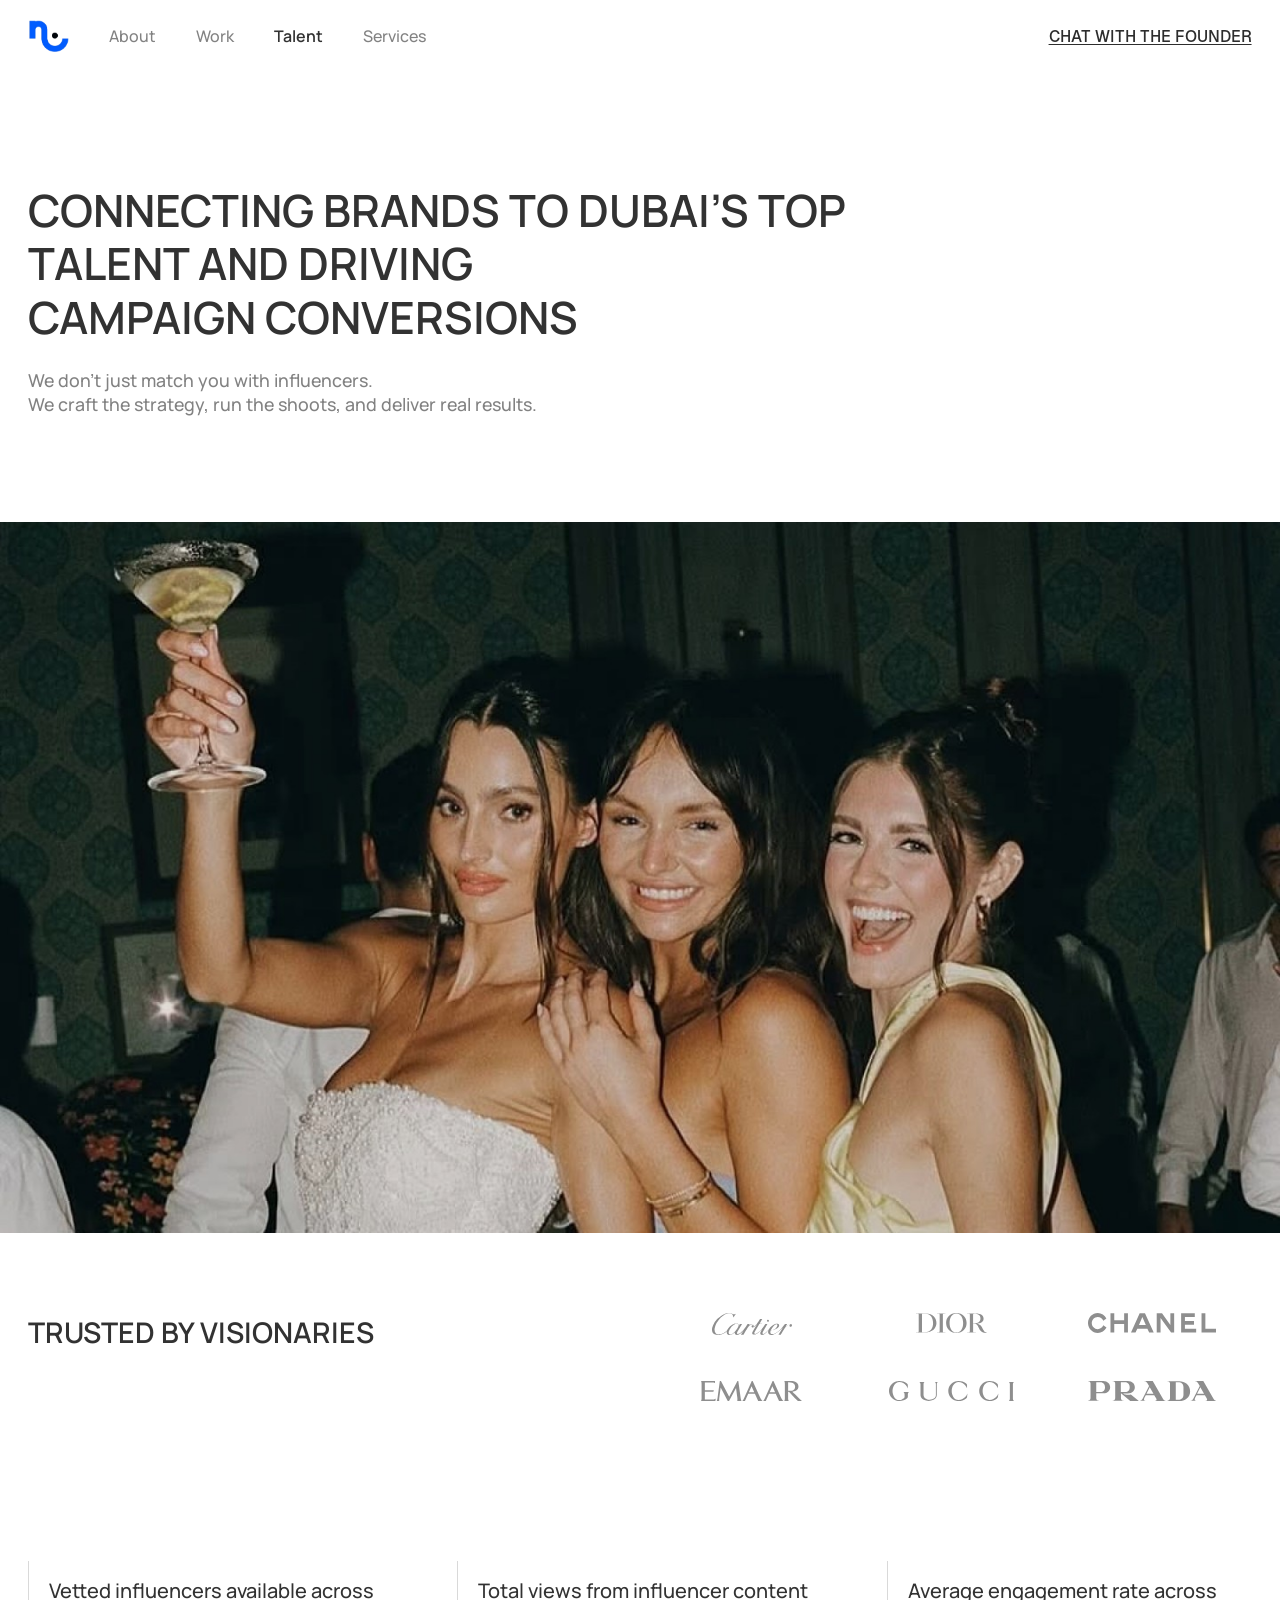
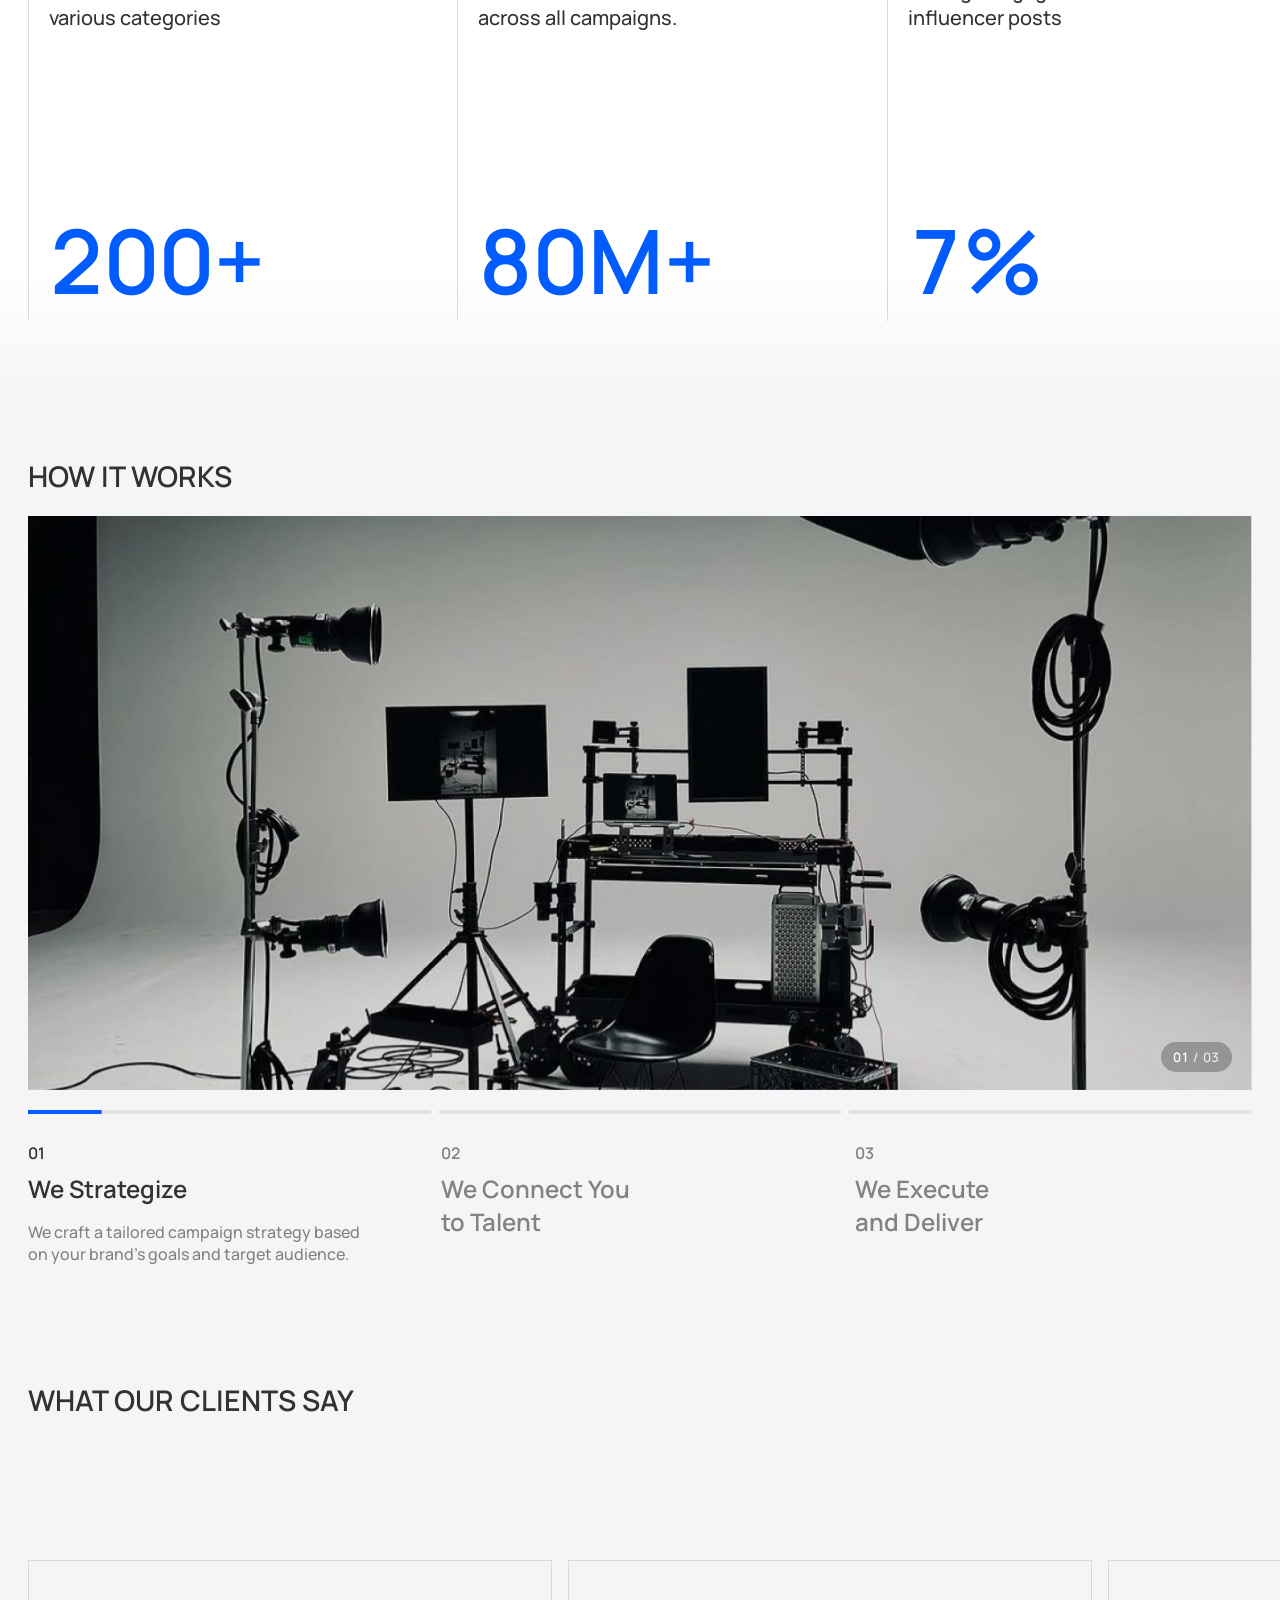
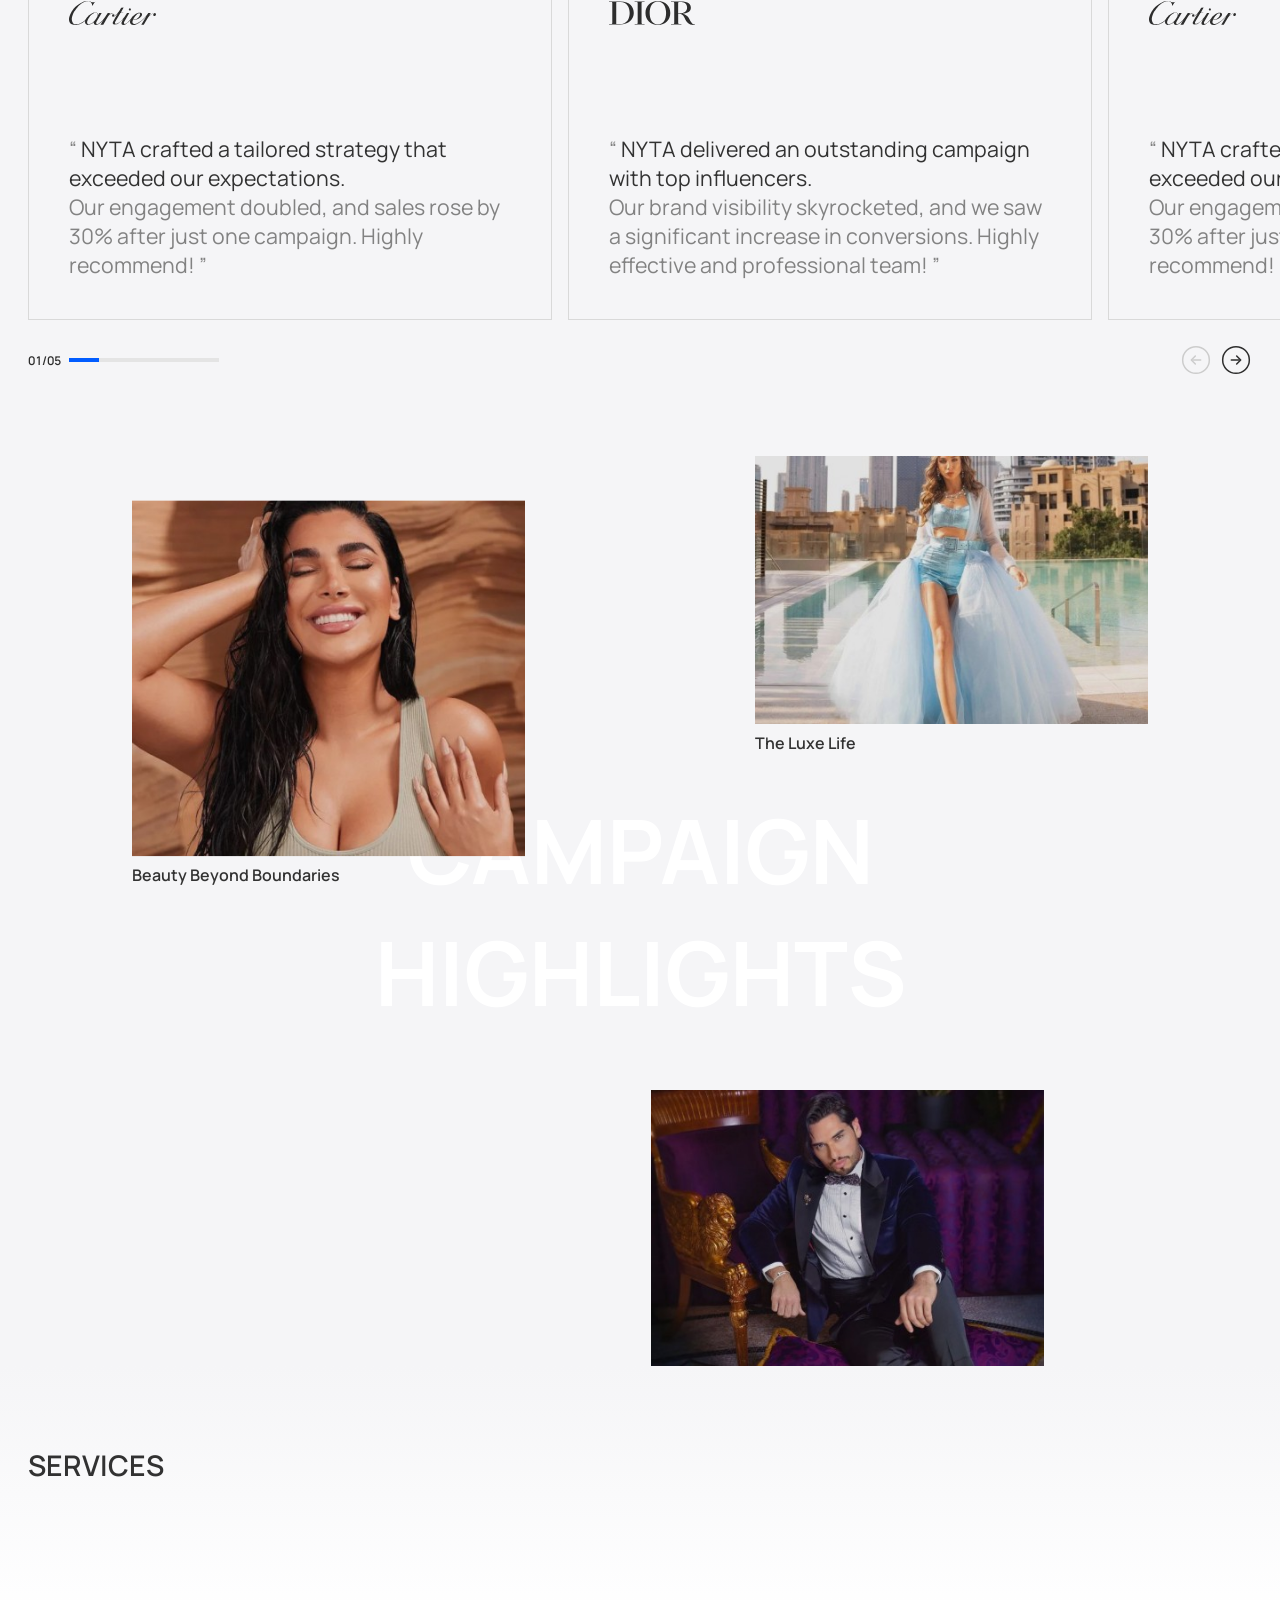
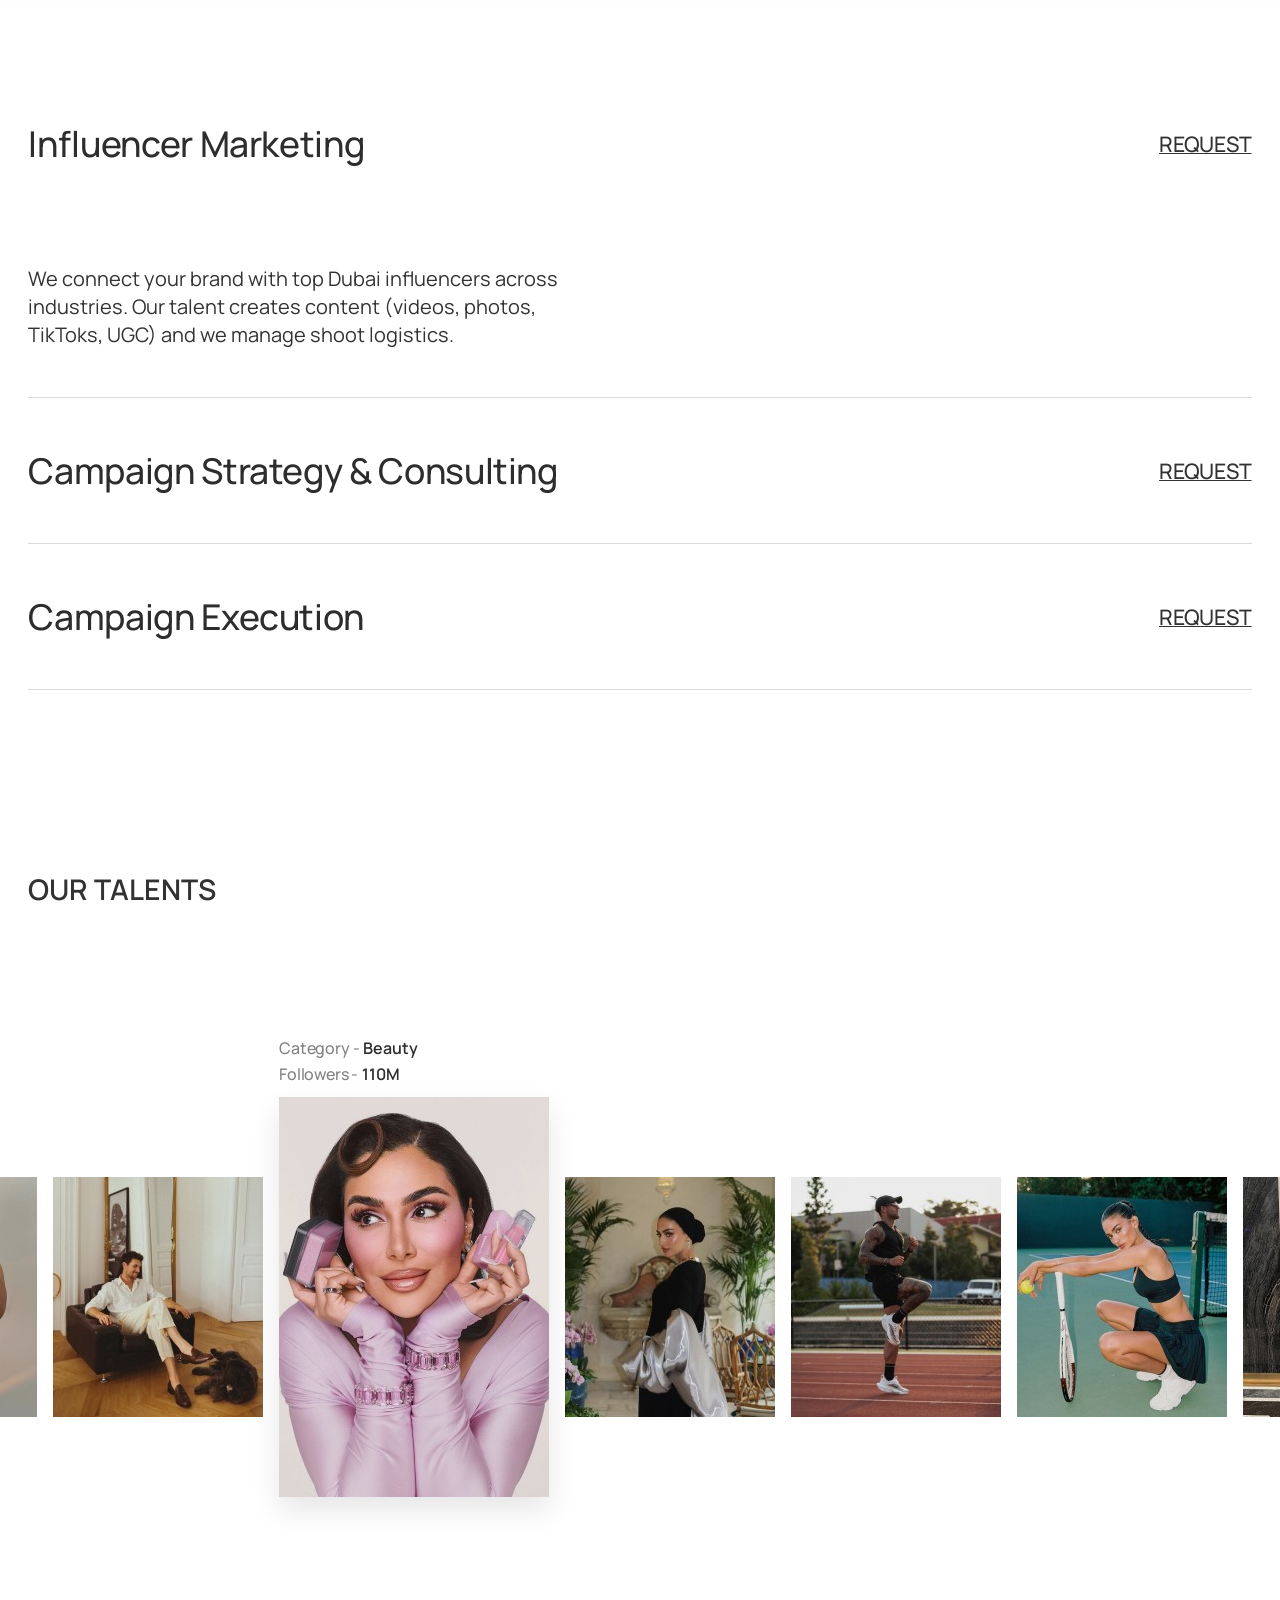
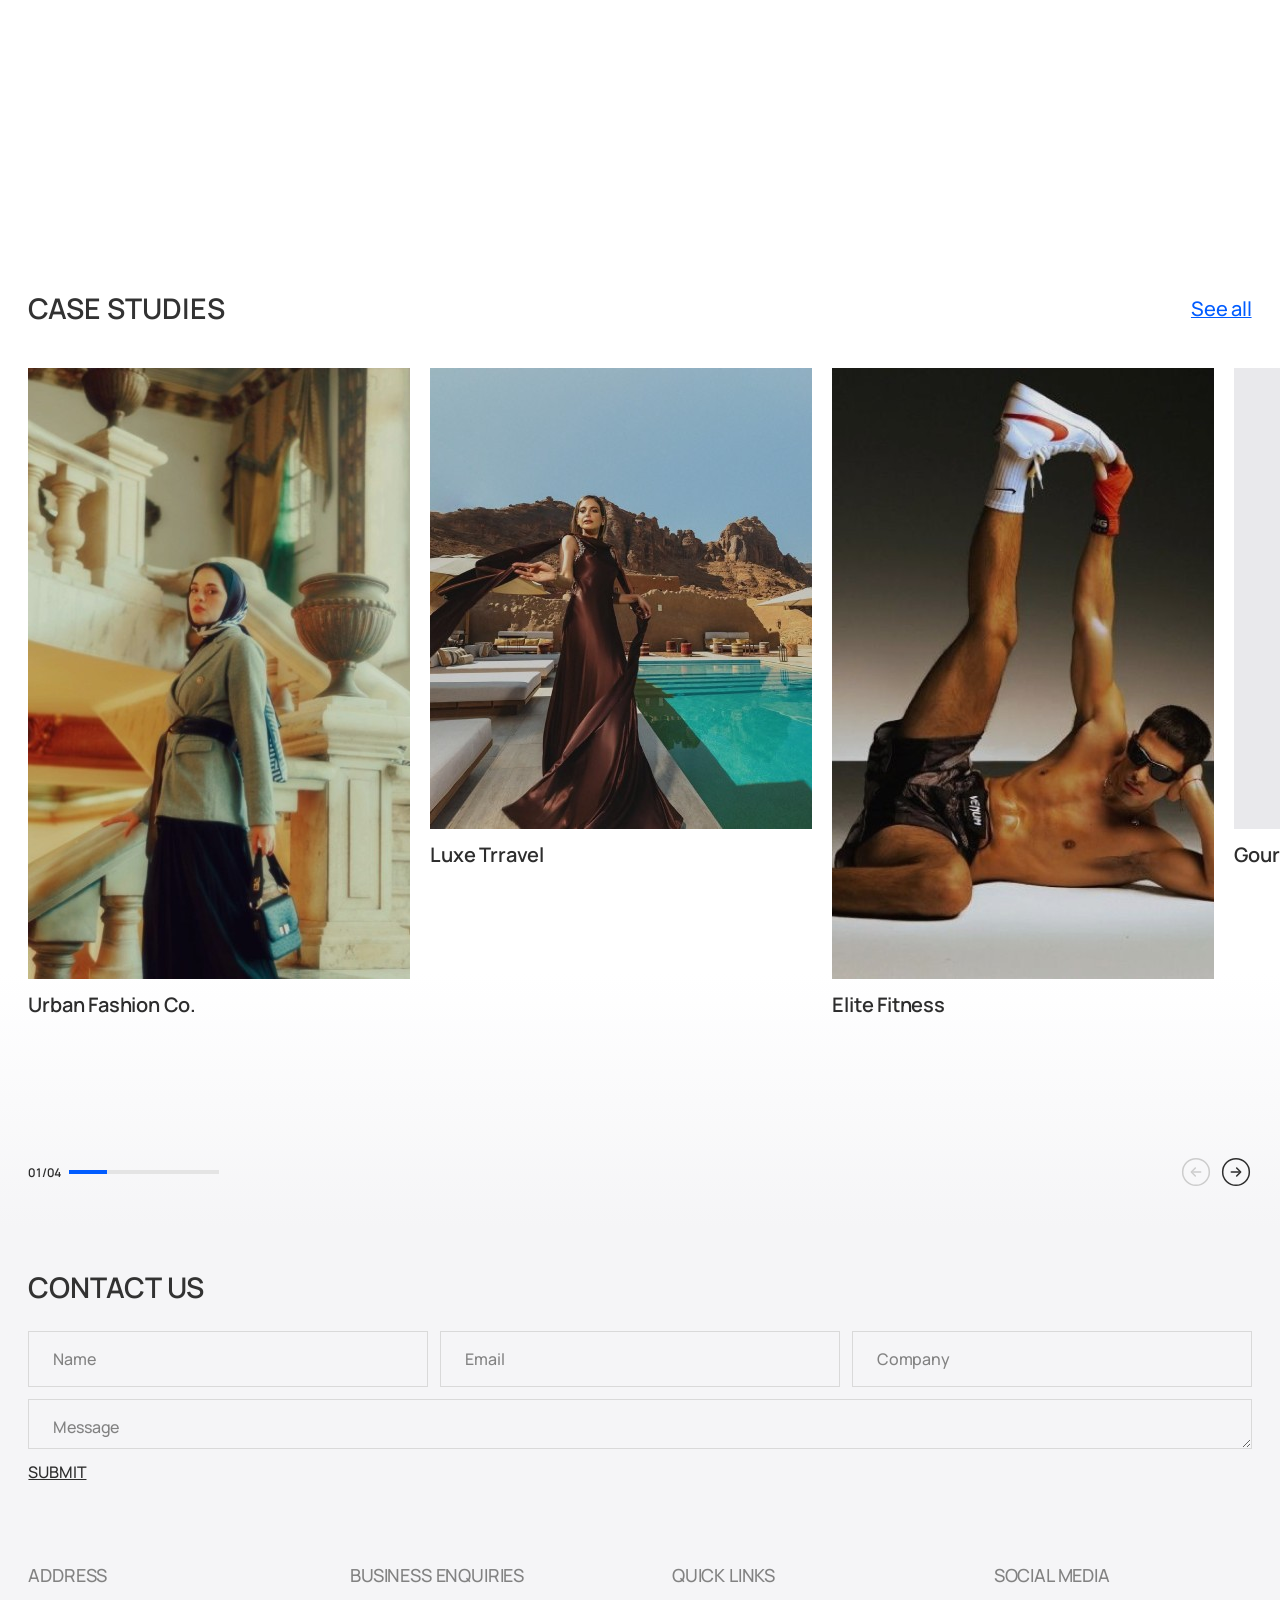
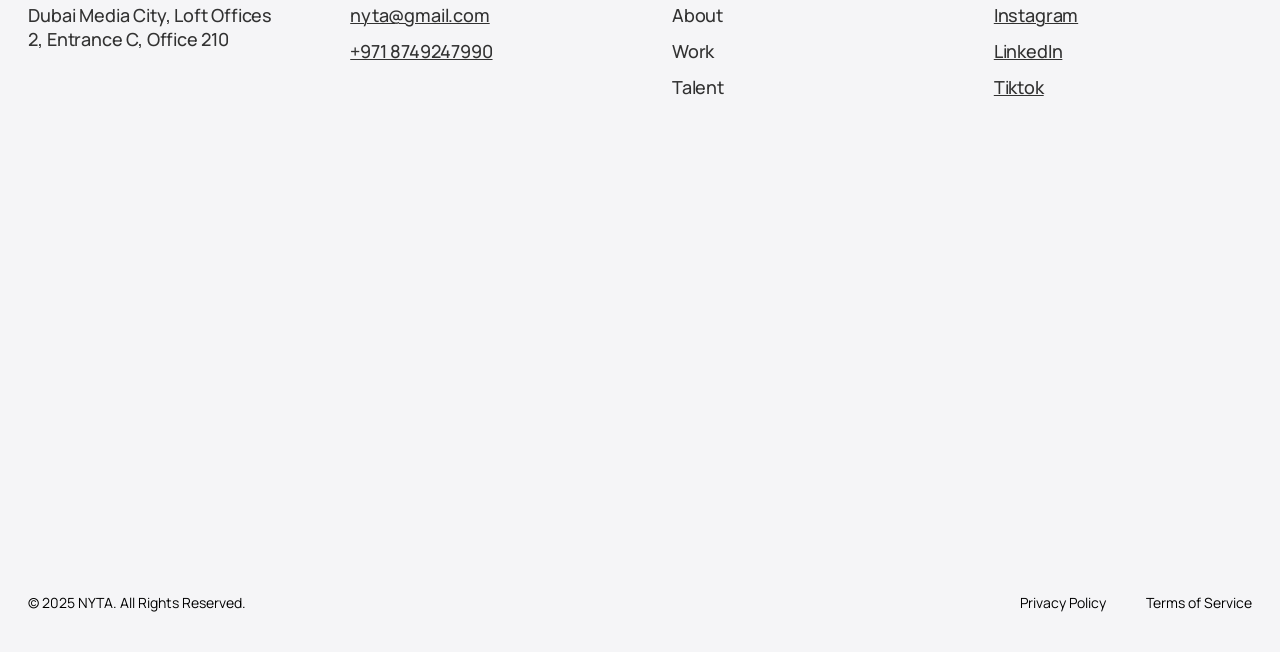
==== commit 432090a5: "Day 07: How It Works fits one screen — per-step photos, wipe + zoom transitions, clickable progress," ====
--- a/Day 07/index.html
+++ b/Day 07/index.html
@@ -103,34 +103,45 @@
     </section>
 
     <!-- ============ HOW IT WORKS ============ -->
-    <section class="how" id="how">
-      <div class="container">
+    <!-- Step 2 & 3 photos from Unsplash (free licence): Vitaly Gariev, Maxim Tolchinskiy -->
+    <section class="how" id="how" aria-roledescription="carousel" aria-label="How it works">
+      <div class="container how__inner">
         <h2 class="section-title reveal">How It Works</h2>
-        <div class="how__media reveal">
-          <img src="assets/how-it-works.jpg" alt="A photo studio set up with lights, monitors and a camera cart" width="1376" height="653" />
-        </div>
-
-        <div class="how__progress" aria-hidden="true">
-          <span class="how__bar"><i></i></span>
-          <span class="how__bar"><i></i></span>
-          <span class="how__bar"><i></i></span>
-        </div>
-
-        <div class="how__steps" role="tablist">
-          <button class="step is-active" role="tab" aria-selected="true">
+
+        <div class="how__media" data-how-media>
+          <img class="how__slide is-active" id="how-slide-1" src="assets/how-it-works.jpg" alt="A photo studio set up with lights, monitors and a camera cart" width="1376" height="653" />
+          <img class="how__slide" id="how-slide-2" src="assets/how-talent.jpg" alt="A model being styled and photographed in a bright studio" width="1800" height="1013" loading="lazy" />
+          <img class="how__slide" id="how-slide-3" src="assets/how-execute.jpg" alt="A black and white shoot in progress with lights and crew" width="1800" height="1200" loading="lazy" />
+          <span class="how__count" aria-hidden="true"><b data-how-count>01</b> / 03</span>
+        </div>
+
+        <div class="how__progress">
+          <button class="how__bar" aria-label="Show step 1"><i></i></button>
+          <button class="how__bar" aria-label="Show step 2"><i></i></button>
+          <button class="how__bar" aria-label="Show step 3"><i></i></button>
+        </div>
+
+        <div class="how__steps" role="tablist" aria-label="Steps">
+          <button class="step is-active" role="tab" aria-selected="true" aria-controls="how-slide-1">
             <span class="step__num">01</span>
-            <span class="step__title">We Strategize</span>
-            <span class="step__desc">We craft a tailored campaign strategy based on your brand’s goals and target audience.</span>
+            <span class="step__body">
+              <span class="step__title">We Strategize</span>
+              <span class="step__desc">We craft a tailored campaign strategy based on your brand’s goals and target audience.</span>
+            </span>
           </button>
-          <button class="step" role="tab" aria-selected="false">
+          <button class="step" role="tab" aria-selected="false" aria-controls="how-slide-2" tabindex="-1">
             <span class="step__num">02</span>
-            <span class="step__title">We Connect You <br />to Talent</span>
-            <span class="step__desc">We match you with vetted Dubai creators who fit your audience, aesthetic and goals.</span>
+            <span class="step__body">
+              <span class="step__title">We Connect You <br />to Talent</span>
+              <span class="step__desc">We match you with vetted Dubai creators who fit your audience, aesthetic and goals.</span>
+            </span>
           </button>
-          <button class="step" role="tab" aria-selected="false">
+          <button class="step" role="tab" aria-selected="false" aria-controls="how-slide-3" tabindex="-1">
             <span class="step__num">03</span>
-            <span class="step__title">We Execute <br />and Deliver</span>
-            <span class="step__desc">We run the shoots, manage the content and report on the results that matter.</span>
+            <span class="step__body">
+              <span class="step__title">We Execute <br />and Deliver</span>
+              <span class="step__desc">We run the shoots, manage the content and report on the results that matter.</span>
+            </span>
           </button>
         </div>
       </div>
--- a/Day 07/styles.css
+++ b/Day 07/styles.css
@@ -232,54 +232,115 @@
 /* =========================================================
    HOW IT WORKS   (1024px, mist)
    ========================================================= */
-.how { background: var(--mist); padding: 80px 0 40px; }
+.how {
+  background: var(--mist);
+  /* the whole section fits one screen; --z undoes the wide-screen zoom */
+  height: max(640px, calc(100vh / var(--z, 1)));
+  height: max(640px, calc(100svh / var(--z, 1)));
+  padding: 56px 0 36px;
+  display: flex;
+}
+.how__inner { flex: 1; display: flex; flex-direction: column; min-height: 0; }
+
+/* image area grows to fill whatever height is left */
 .how__media {
-  margin-top: 24px;
-  aspect-ratio: 1376 / 653;
+  position: relative;
+  flex: 1 1 auto;
+  min-height: 220px;
+  margin-top: 20px;
   overflow: hidden;
-}
-.how__media img { width: 100%; height: 100%; object-fit: cover; }
+  background: #d9d9db;
+  touch-action: pan-y;
+  isolation: isolate;
+}
+.how__slide {
+  position: absolute;
+  inset: 0;
+  width: 100%;
+  height: 100%;
+  object-fit: cover;
+  object-position: center 45%;
+  opacity: 0;
+  z-index: 0;
+}
+.how__slide.is-leaving { opacity: 1; z-index: 1; }
+.how__slide.is-active {
+  opacity: 1;
+  z-index: 2;
+  animation:
+    howWipe 1.1s var(--ease) both,
+    howZoom 7s cubic-bezier(0.25, 0.1, 0.25, 1) both;
+}
+.how__slide.is-active.is-back { animation-name: howWipeBack, howZoom; }
+.how__media:not(.is-ready) .how__slide.is-active { animation: none; }
+@keyframes howWipe     { from { clip-path: inset(0 0 0 100%); } to { clip-path: inset(0 0 0 0); } }
+@keyframes howWipeBack { from { clip-path: inset(0 100% 0 0); } to { clip-path: inset(0 0 0 0); } }
+@keyframes howZoom     { from { transform: scale(1.08); } to { transform: scale(1); } }
+
+.how__count {
+  position: absolute;
+  right: 20px;
+  bottom: 18px;
+  z-index: 3;
+  padding: 6px 12px;
+  font-size: 13px;
+  font-weight: 500;
+  letter-spacing: 0.04em;
+  color: rgba(255, 255, 255, 0.85);
+  background: rgba(20, 20, 20, 0.28);
+  backdrop-filter: blur(8px);
+  -webkit-backdrop-filter: blur(8px);
+  border-radius: 999px;
+  font-variant-numeric: tabular-nums;
+}
+.how__count b { font-weight: 600; color: #fff; }
 
 .how__progress {
-  margin-top: 24px;
+  margin-top: 20px;
   display: flex;
   gap: 8px;
 }
 .how__bar {
+  position: relative;
   flex: 1 1 0;
   height: 4px;
   background: var(--track);
   overflow: hidden;
-}
+  cursor: pointer;
+}
+/* bigger invisible hit area for clicking */
+.how__bar::before { content: ""; position: absolute; inset: -10px 0; }
 .how__bar i {
-  display: block;
-  height: 100%;
-  width: 0;
+  position: absolute;
+  inset: 0;
   background: var(--blue);
-}
-.how__bar.is-done i { width: 100%; }
+  transform-origin: left center;
+  transform: scaleX(var(--p, 0));
+}
+.how__bar:hover { background: #d4d4d6; }
 
 .how__steps {
-  margin-top: 32px;
+  margin-top: 28px;
   display: grid;
   grid-template-columns: repeat(3, 1fr);
   gap: 16px;
-  min-height: 123px;
+  min-height: 123px;   /* reserve room for the open description so nothing jumps */
 }
 .step {
   text-align: left;
   display: flex;
   flex-direction: column;
   align-items: flex-start;
+  gap: 8px;
   color: var(--muted);
 }
-.step__num { font-size: 16px; font-weight: 600; line-height: normal; }
+.step__body { display: flex; flex-direction: column; align-items: flex-start; }
+.step__num { font-size: 16px; font-weight: 600; line-height: normal; transition: color 0.35s ease; }
 .step__title {
-  margin-top: 8px;
   font-size: 24px;
   font-weight: 600;
   line-height: normal;
-  transition: color 0.35s ease;
+  transition: color 0.35s ease, transform 0.45s var(--ease);
 }
 .step__desc {
   margin-top: 16px;
@@ -290,12 +351,12 @@
   color: var(--muted);
   display: none;
 }
-.step:hover .step__title { color: var(--ink); }
+.step:hover .step__title { color: #5a5a5a; transform: translateX(4px); }
 .step.is-active .step__num,
-.step.is-active .step__title { color: var(--ink); }
-/* the active title sits on one line, the description shows below */
+.step.is-active .step__title { color: var(--ink); transform: none; }
 .step.is-active .step__title br { display: none; }
-.step.is-active .step__desc { display: block; animation: fadeUp 0.5s var(--ease) both; }
+.step.is-active .step__desc { display: block; animation: fadeUp 0.6s var(--ease) both; }
+.step:focus-visible { outline-offset: 6px; }
 
 @keyframes fadeUp { from { opacity: 0; transform: translateY(8px); } to { opacity: 1; transform: none; } }
 
@@ -694,9 +755,10 @@
   .stat__value { font-size: clamp(48px, 7.5vw, 76px); }
 
   /* how it works */
-  .how { padding: 64px 0 56px; }
+  .how { padding: 48px 0 32px; }
   .step__title { font-size: 20px; }
   .step__desc { font-size: 15px; }
+  .how__steps { min-height: 116px; }
 
   /* testimonials */
   .reviews { padding: 64px 0; }
@@ -806,12 +868,18 @@
   .stat__label { font-size: 16px; max-width: 320px; }
   .stat__value { font-size: 64px; line-height: 1; }
 
-  /* how it works */
-  .how { padding: 56px 0 48px; }
-  .how__media { margin-top: 20px; aspect-ratio: 4 / 3; }
-  .how__steps { grid-template-columns: 1fr; gap: 20px; margin-top: 24px; min-height: 0; }
+  /* how it works: compact list under the image */
+  .how { height: max(600px, calc(100svh / var(--z, 1))); padding: 40px 0 24px; }
+  .how__media { margin-top: 16px; min-height: 200px; }
+  .how__count { right: 12px; bottom: 12px; font-size: 12px; }
+  .how__progress { margin-top: 16px; }
+  .how__steps { grid-template-columns: 1fr; gap: 12px; margin-top: 20px; min-height: 172px; }
+  .step { flex-direction: row; align-items: baseline; gap: 14px; }
+  .step__num { font-size: 13px; min-width: 20px; }
+  .step__title { font-size: 18px; }
   .step__title br { display: none; }
-  .step__desc { max-width: none; }
+  .step__desc { margin-top: 6px; max-width: none; font-size: 14px; line-height: 1.4; }
+  .step:hover .step__title { transform: none; }
 
   /* testimonials */
   .reviews { padding: 56px 0; }
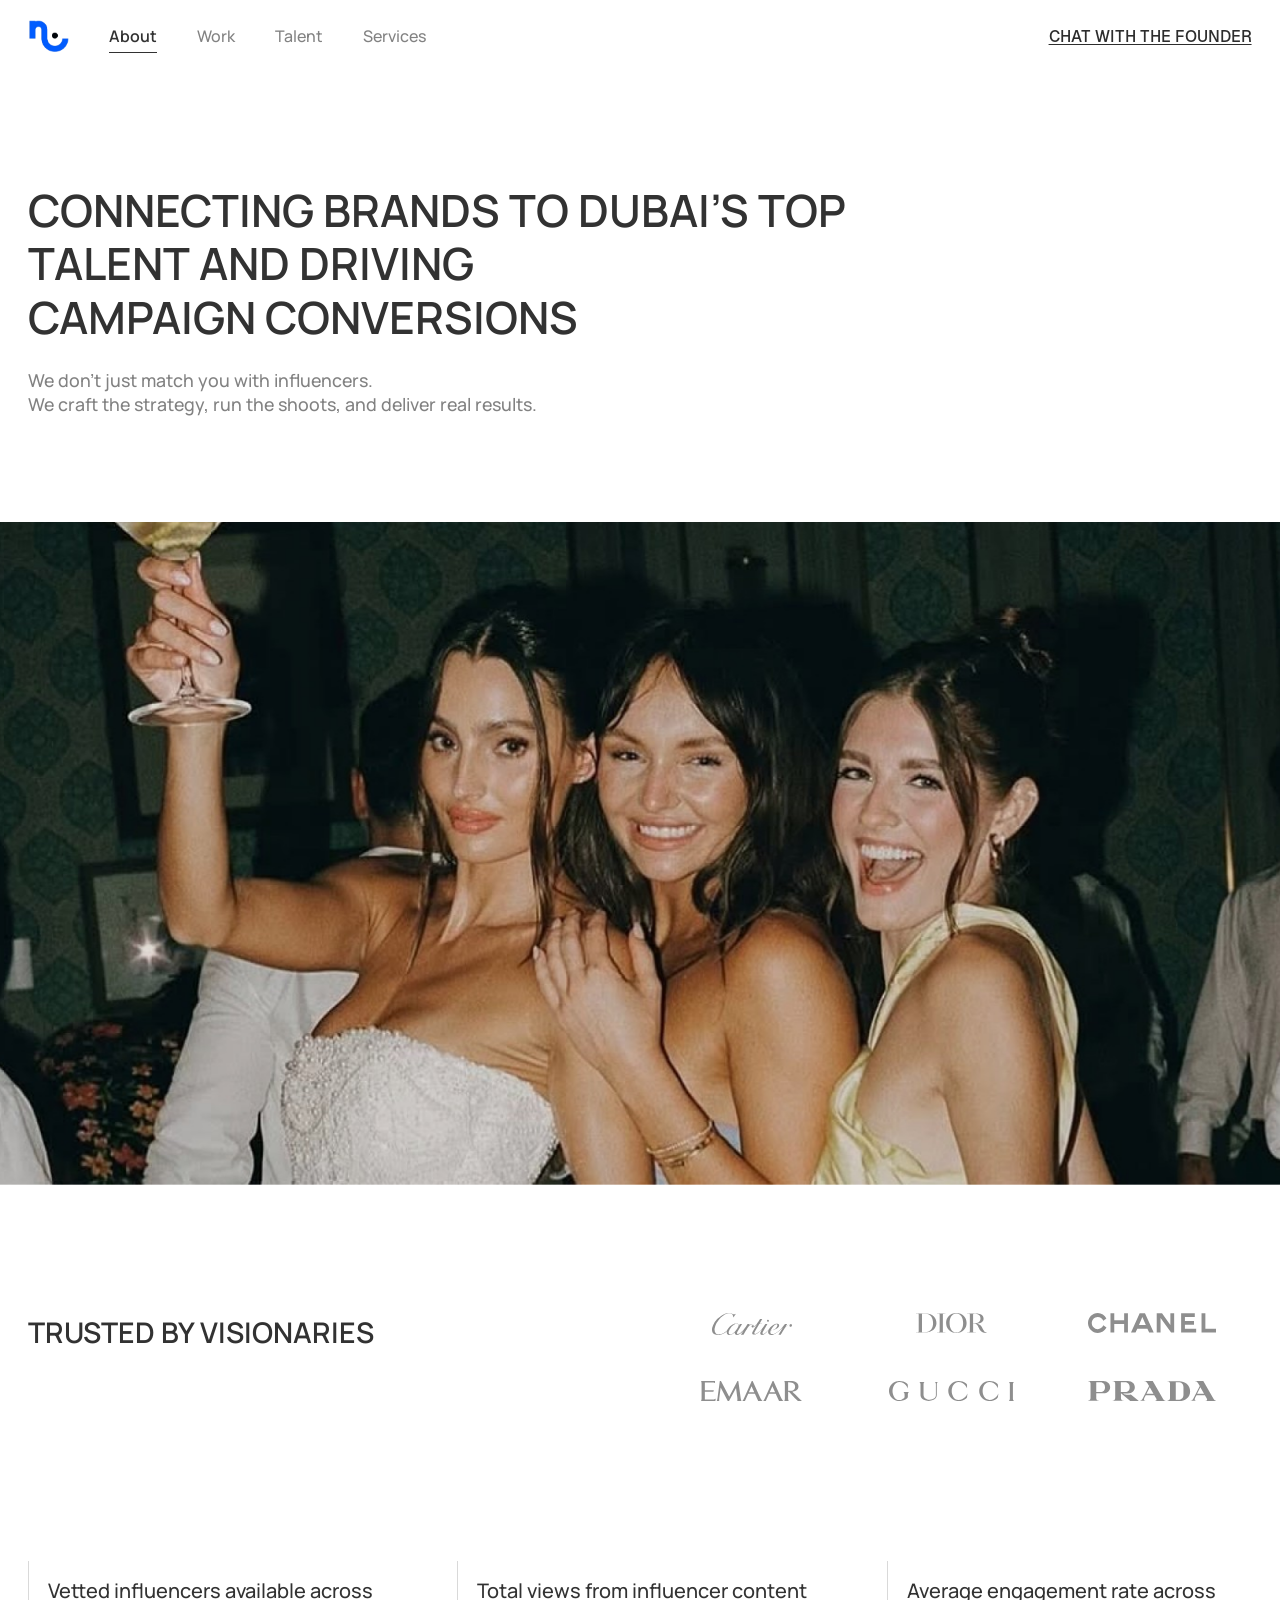
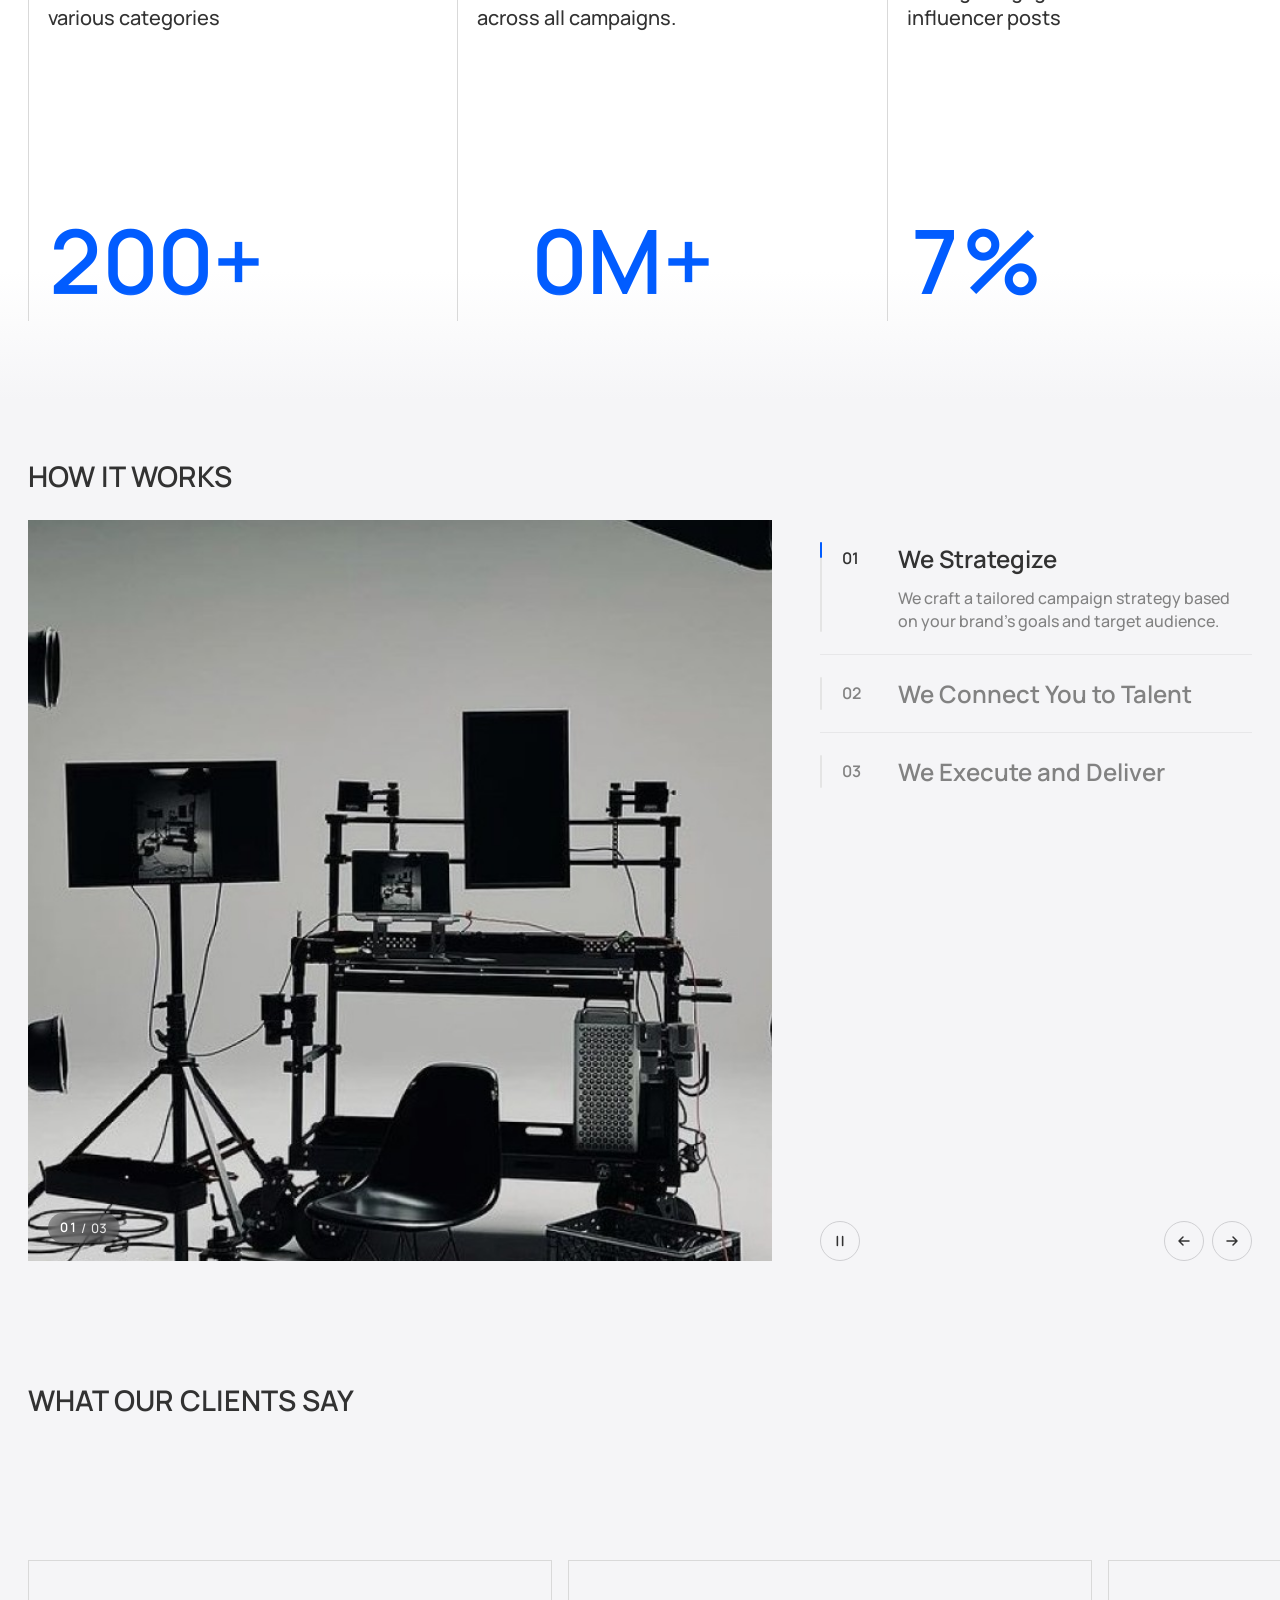
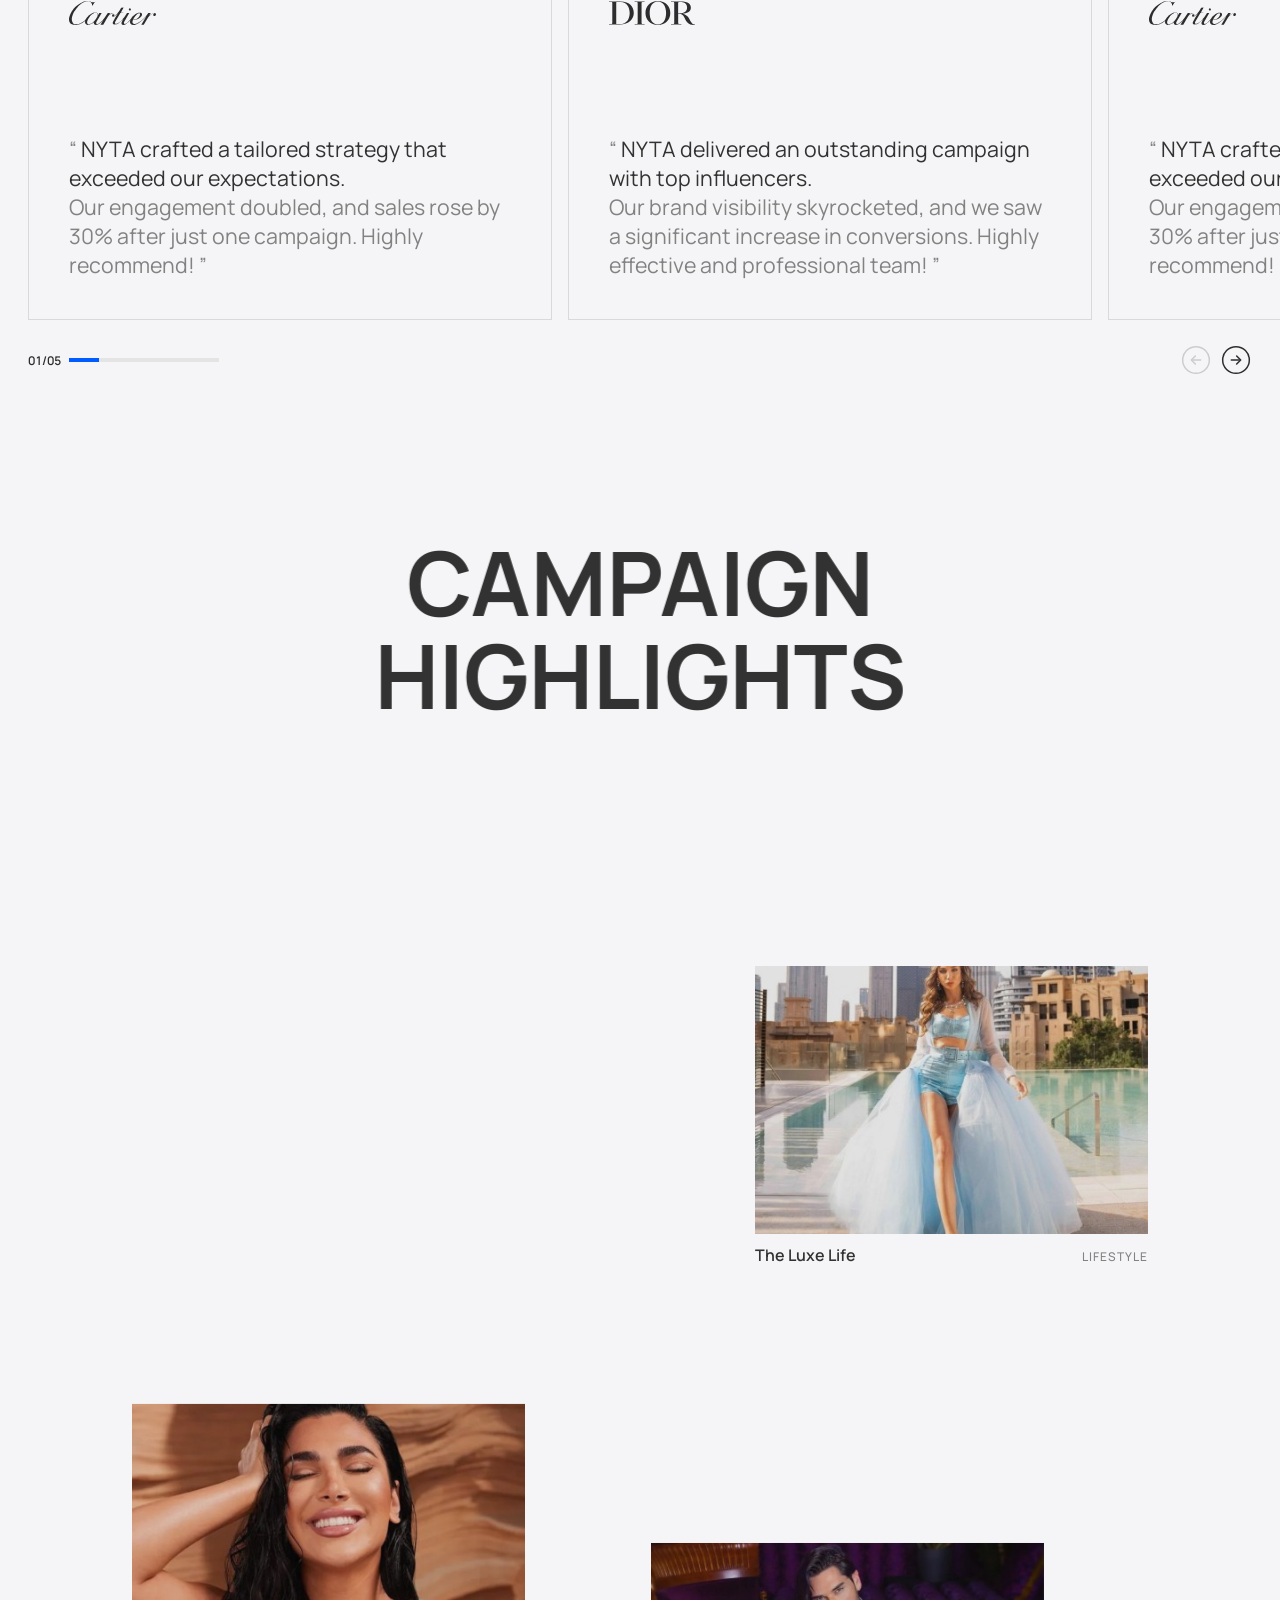
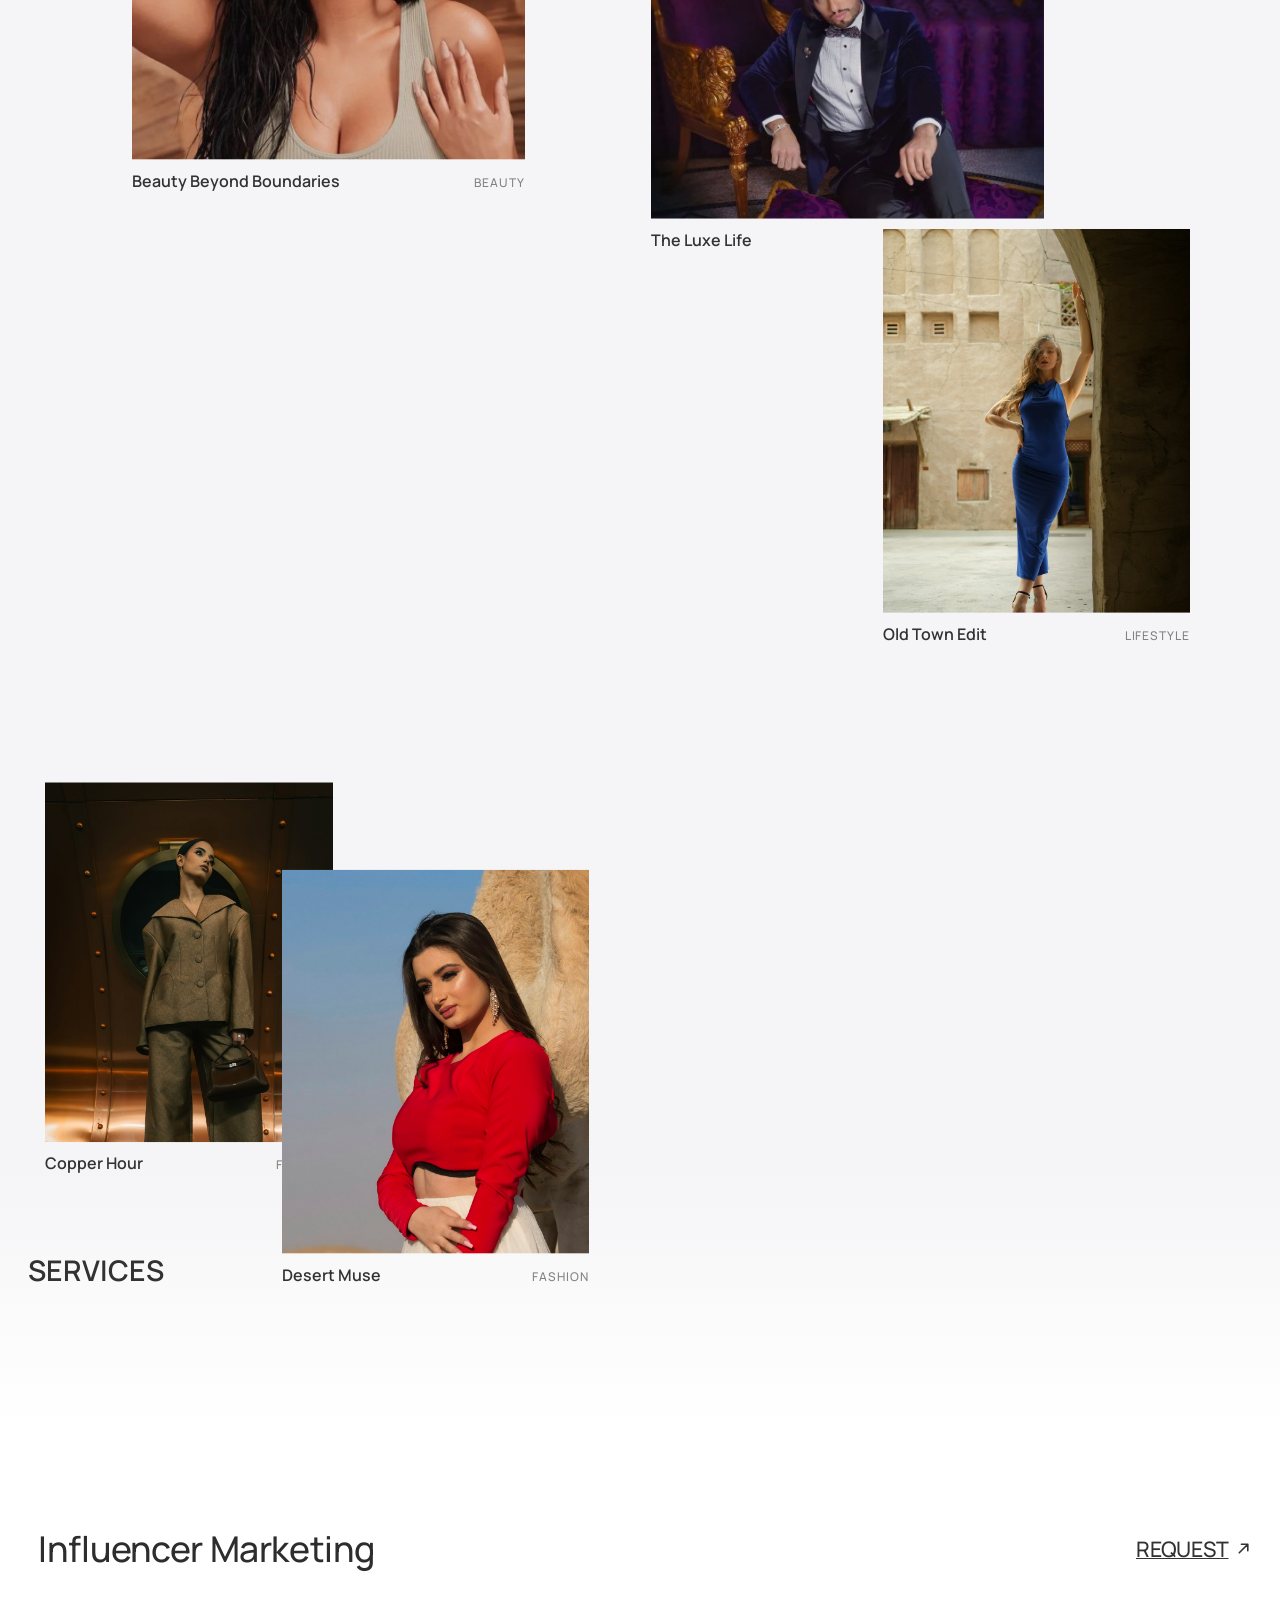
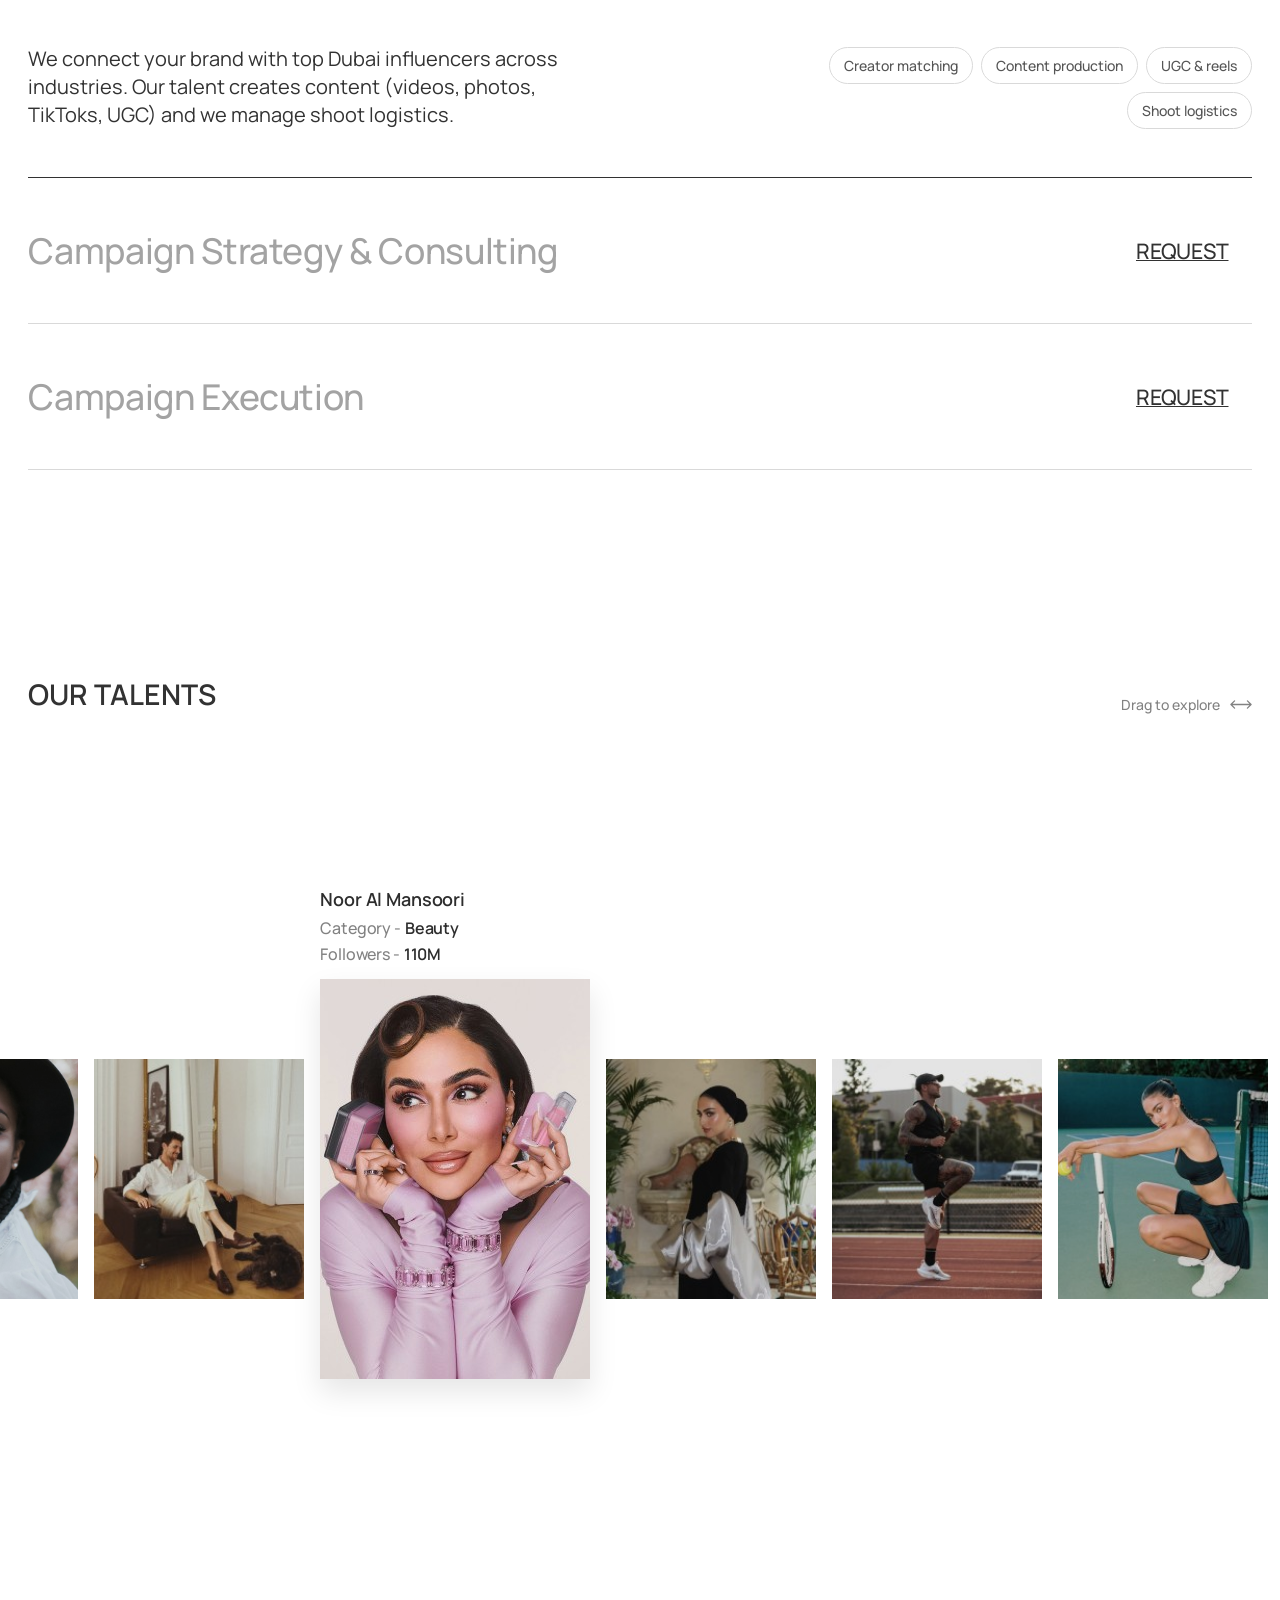
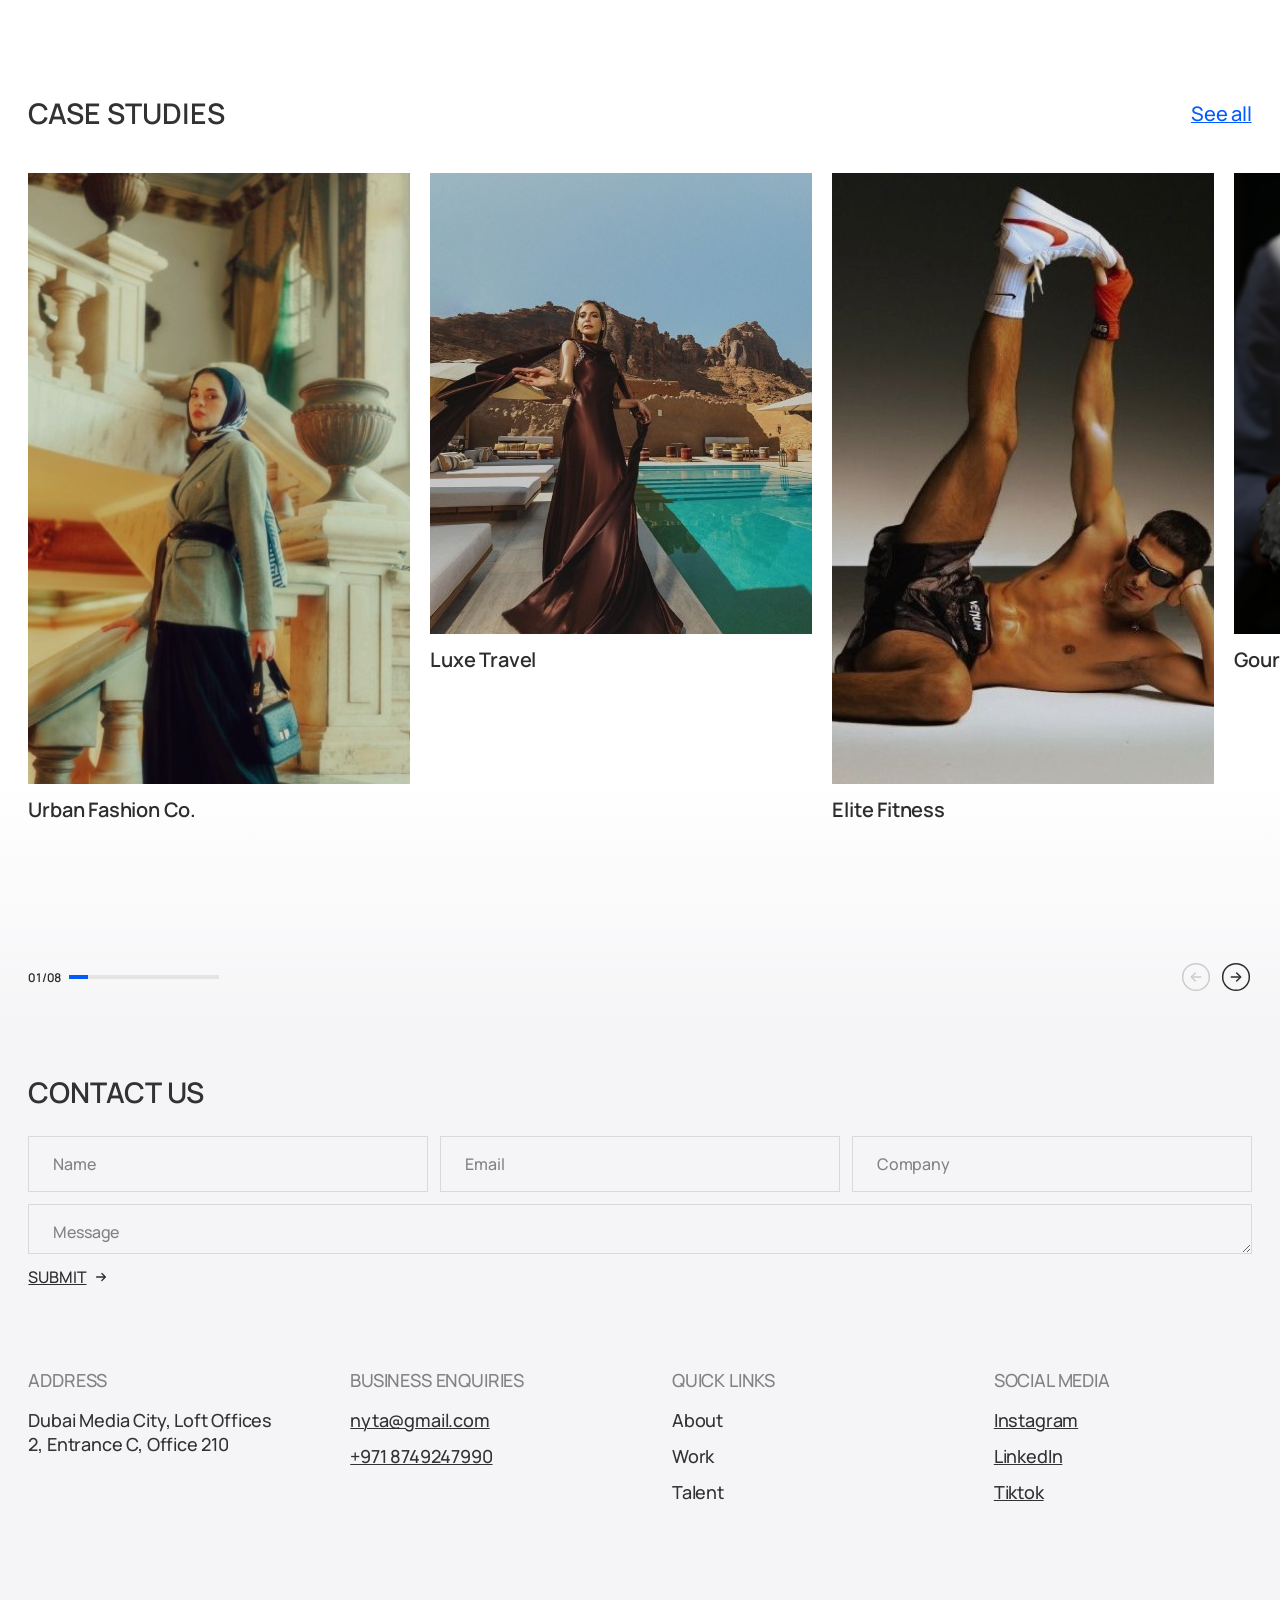
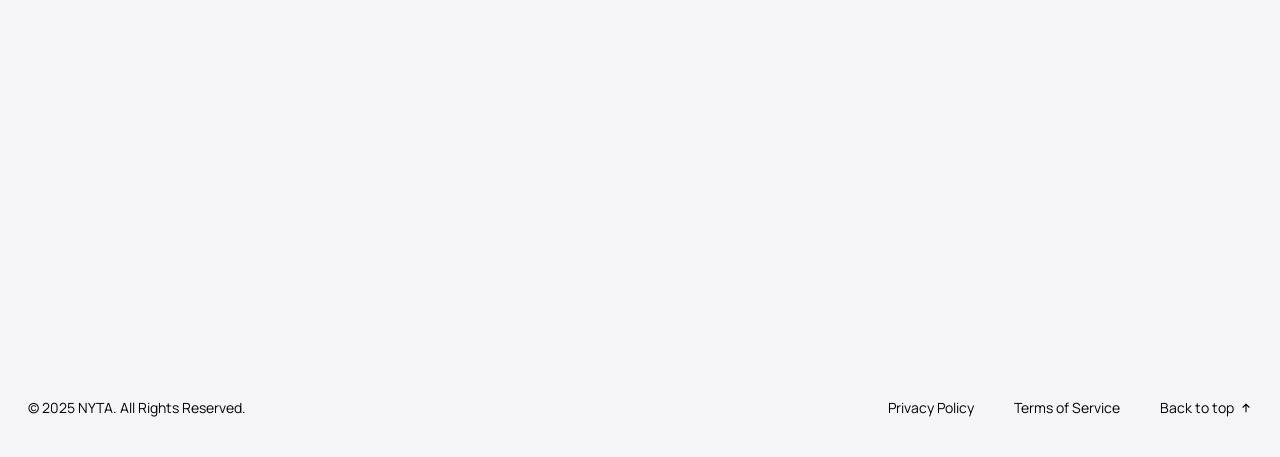
==== commit f43d3e8a: "Day 07: NYTA site — full build and polish" ====
--- a/Day 07/index.html
+++ b/Day 07/index.html
@@ -5,7 +5,13 @@
   <meta name="viewport" content="width=device-width, initial-scale=1.0" />
   <title>NYTA — Dubai Influencer Agency</title>
   <meta name="description" content="NYTA connects brands to Dubai’s top talent — strategy, shoots and campaigns that convert." />
+  <meta name="theme-color" content="#ffffff" />
+  <meta property="og:title" content="NYTA — Dubai Influencer Agency" />
+  <meta property="og:description" content="Connecting brands to Dubai’s top talent — strategy, shoots and campaigns that convert." />
+  <meta property="og:image" content="assets/hero.jpg" />
+  <meta property="og:type" content="website" />
   <link rel="icon" type="image/png" href="assets/logo.png" />
+  <link rel="preload" href="assets/hero.jpg" as="image" fetchpriority="high" />
   <link rel="preload" href="assets/fonts/manrope-latin-600-normal.woff2" as="font" type="font/woff2" crossorigin />
   <link rel="preload" href="assets/fonts/manrope-latin-500-normal.woff2" as="font" type="font/woff2" crossorigin />
   <link rel="stylesheet" href="styles.css" />
@@ -26,6 +32,7 @@
   </script>
 </head>
 <body>
+  <a class="skip-link" href="#main">Skip to content</a>
 
   <!-- ============ HERO ============ -->
   <header class="hero" id="top">
@@ -48,7 +55,7 @@
     </nav>
 
     <div class="hero__intro container">
-      <h1 class="hero__title reveal">
+      <h1 class="hero__title" data-split>
         Connecting Brands to Dubai’s Top Talent and Driving <br />Campaign Conversions
       </h1>
       <p class="hero__sub reveal" style="--d:120ms">
@@ -58,27 +65,27 @@
     </div>
 
     <div class="hero__media">
-      <img src="assets/hero.jpg" alt="Three friends celebrating at a Dubai evening event" width="1440" height="800" />
+      <img src="assets/hero.jpg" alt="Three friends celebrating at a Dubai evening event" width="1440" height="800" fetchpriority="high" decoding="async" />
     </div>
   </header>
 
-  <main>
+  <main id="main">
     <!-- ============ TRUSTED BY ============ -->
     <section class="trusted" id="about">
       <div class="container trusted__grid">
         <h2 class="section-title reveal">Trusted by visionaries</h2>
         <div class="trusted__logos reveal" style="--d:100ms">
           <div class="trusted__col">
-            <img src="assets/logo-cartier.svg" alt="Cartier" width="80" height="22" />
-            <img src="assets/logo-emaar.svg" alt="Emaar" width="101" height="20" />
+            <img decoding="async" src="assets/logo-cartier.svg" alt="Cartier" width="80" height="22" />
+            <img decoding="async" src="assets/logo-emaar.svg" alt="Emaar" width="101" height="20" />
           </div>
           <div class="trusted__col">
-            <img src="assets/logo-dior.svg" alt="Dior" width="71" height="20" />
-            <img src="assets/logo-gucci.svg" alt="Gucci" width="125" height="20" />
+            <img decoding="async" src="assets/logo-dior.svg" alt="Dior" width="71" height="20" />
+            <img decoding="async" src="assets/logo-gucci.svg" alt="Gucci" width="125" height="20" />
           </div>
           <div class="trusted__col">
-            <img src="assets/logo-chanel.svg" alt="Chanel" width="128" height="20" />
-            <img src="assets/logo-prada.svg" alt="Prada" width="128" height="20" />
+            <img decoding="async" src="assets/logo-chanel.svg" alt="Chanel" width="128" height="20" />
+            <img decoding="async" src="assets/logo-prada.svg" alt="Prada" width="128" height="20" />
           </div>
         </div>
       </div>
@@ -87,17 +94,17 @@
     <!-- ============ STATS ============ -->
     <section class="stats">
       <div class="container stats__row">
-        <article class="stat reveal">
+        <article class="stat">
           <p class="stat__label">Vetted influencers available across various categories</p>
-          <p class="stat__value" data-count="200" data-suffix="+">200+</p>
+          <p class="stat__value" data-odo="200" data-odo-suffix="+" aria-label="200+">200+</p>
         </article>
-        <article class="stat reveal" style="--d:100ms">
+        <article class="stat" style="--d:100ms">
           <p class="stat__label">Total views from influencer content across all campaigns.</p>
-          <p class="stat__value" data-count="80" data-suffix="M+">80M+</p>
+          <p class="stat__value" data-odo="80" data-odo-suffix="M+" aria-label="80M+">80M+</p>
         </article>
-        <article class="stat reveal" style="--d:200ms">
+        <article class="stat" style="--d:200ms">
           <p class="stat__label">Average engagement rate across influencer posts</p>
-          <p class="stat__value" data-count="7" data-suffix="%">7%</p>
+          <p class="stat__value" data-odo="7" data-odo-suffix="%" aria-label="7%">7%</p>
         </article>
       </div>
     </section>
@@ -108,41 +115,61 @@
       <div class="container how__inner">
         <h2 class="section-title reveal">How It Works</h2>
 
-        <div class="how__media" data-how-media>
-          <img class="how__slide is-active" id="how-slide-1" src="assets/how-it-works.jpg" alt="A photo studio set up with lights, monitors and a camera cart" width="1376" height="653" />
-          <img class="how__slide" id="how-slide-2" src="assets/how-talent.jpg" alt="A model being styled and photographed in a bright studio" width="1800" height="1013" loading="lazy" />
-          <img class="how__slide" id="how-slide-3" src="assets/how-execute.jpg" alt="A black and white shoot in progress with lights and crew" width="1800" height="1200" loading="lazy" />
-          <span class="how__count" aria-hidden="true"><b data-how-count>01</b> / 03</span>
-        </div>
-
-        <div class="how__progress">
-          <button class="how__bar" aria-label="Show step 1"><i></i></button>
-          <button class="how__bar" aria-label="Show step 2"><i></i></button>
-          <button class="how__bar" aria-label="Show step 3"><i></i></button>
-        </div>
-
-        <div class="how__steps" role="tablist" aria-label="Steps">
-          <button class="step is-active" role="tab" aria-selected="true" aria-controls="how-slide-1">
-            <span class="step__num">01</span>
-            <span class="step__body">
-              <span class="step__title">We Strategize</span>
-              <span class="step__desc">We craft a tailored campaign strategy based on your brand’s goals and target audience.</span>
-            </span>
-          </button>
-          <button class="step" role="tab" aria-selected="false" aria-controls="how-slide-2" tabindex="-1">
-            <span class="step__num">02</span>
-            <span class="step__body">
-              <span class="step__title">We Connect You <br />to Talent</span>
-              <span class="step__desc">We match you with vetted Dubai creators who fit your audience, aesthetic and goals.</span>
-            </span>
-          </button>
-          <button class="step" role="tab" aria-selected="false" aria-controls="how-slide-3" tabindex="-1">
-            <span class="step__num">03</span>
-            <span class="step__body">
-              <span class="step__title">We Execute <br />and Deliver</span>
-              <span class="step__desc">We run the shoots, manage the content and report on the results that matter.</span>
-            </span>
-          </button>
+        <div class="how__stage">
+          <div class="how__media" data-how-media>
+            <div class="how__frame">
+              <img class="how__slide is-active" id="how-slide-1" src="assets/how-it-works.jpg" alt="A photo studio set up with lights, monitors and a camera cart" width="1376" height="653" />
+              <img class="how__slide" id="how-slide-2" src="assets/how-talent.jpg" alt="A model being styled and photographed in a bright studio" width="1800" height="1013" />
+              <img class="how__slide" id="how-slide-3" src="assets/how-execute.jpg" alt="A black and white shoot in progress with lights and crew" width="1800" height="1200" />
+            </div>
+            <span class="how__count" aria-hidden="true"><span class="how__digit"><b data-how-count>01</b></span> / 03</span>
+            <span class="how__cursor" aria-hidden="true"><span data-how-cursor>Next</span><svg viewBox="0 0 16 16" width="14" height="14"><path d="M3 8h10M9 4l4 4-4 4" fill="none" stroke="currentColor" stroke-width="1.5" stroke-linecap="round" stroke-linejoin="round"/></svg></span>
+          </div>
+
+          <div class="how__panel">
+            <div class="how__progress">
+              <button class="how__bar" aria-label="Show step 1"><i></i></button>
+              <button class="how__bar" aria-label="Show step 2"><i></i></button>
+              <button class="how__bar" aria-label="Show step 3"><i></i></button>
+            </div>
+
+            <div class="how__steps" role="tablist" aria-label="Steps">
+            <button class="step is-active" role="tab" aria-selected="true" aria-controls="how-slide-1">
+              <span class="step__track" aria-hidden="true"><i class="step__fill"></i></span>
+              <span class="step__num">01</span>
+              <span class="step__body">
+                <span class="step__title">We Strategize</span>
+                <span class="step__desc"><span>We craft a tailored campaign strategy based on your brand’s goals and target audience.</span></span>
+              </span>
+            </button>
+            <button class="step" role="tab" aria-selected="false" aria-controls="how-slide-2" tabindex="-1">
+              <span class="step__track" aria-hidden="true"><i class="step__fill"></i></span>
+              <span class="step__num">02</span>
+              <span class="step__body">
+                <span class="step__title">We Connect You <br />to Talent</span>
+                <span class="step__desc"><span>We match you with vetted Dubai creators who fit your audience, aesthetic and goals.</span></span>
+              </span>
+            </button>
+            <button class="step" role="tab" aria-selected="false" aria-controls="how-slide-3" tabindex="-1">
+              <span class="step__track" aria-hidden="true"><i class="step__fill"></i></span>
+              <span class="step__num">03</span>
+              <span class="step__body">
+                <span class="step__title">We Execute <br />and Deliver</span>
+                <span class="step__desc"><span>We run the shoots, manage the content and report on the results that matter.</span></span>
+              </span>
+            </button>
+            </div>
+
+            <div class="how__controls">
+              <button class="how__ctrl how__pause" data-how-pause aria-label="Pause slideshow" aria-pressed="false">
+                <svg class="i-pause" viewBox="0 0 16 16" width="14" height="14"><path d="M5 3v10M11 3v10" stroke="currentColor" stroke-width="1.8" stroke-linecap="round"/></svg>
+                <svg class="i-play" viewBox="0 0 16 16" width="14" height="14"><path d="M5 3.5v9l7.5-4.5z" fill="currentColor"/></svg>
+              </button>
+              <span class="how__ctrl-gap"></span>
+              <button class="how__ctrl" data-how-prev aria-label="Previous step"><svg viewBox="0 0 16 16" width="16" height="16"><path d="M13 8H3M7 4L3 8l4 4" fill="none" stroke="currentColor" stroke-width="1.5" stroke-linecap="round" stroke-linejoin="round"/></svg></button>
+              <button class="how__ctrl" data-how-next aria-label="Next step"><svg viewBox="0 0 16 16" width="16" height="16"><path d="M3 8h10M9 4l4 4-4 4" fill="none" stroke="currentColor" stroke-width="1.5" stroke-linecap="round" stroke-linejoin="round"/></svg></button>
+            </div>
+          </div>
         </div>
       </div>
     </section>
@@ -156,23 +183,23 @@
       <div class="slider" data-slider>
         <div class="slider__track reviews__track" data-track>
           <figure class="review">
-            <img src="assets/testimonial-cartier.svg" alt="Cartier" width="87" height="24" />
+            <img decoding="async" src="assets/testimonial-cartier.svg" alt="Cartier" width="87" height="24" />
             <blockquote>“ <strong>NYTA crafted a tailored strategy that exceeded our expectations.</strong><br />Our engagement doubled, and sales rose by 30% after just one campaign. Highly recommend! ”</blockquote>
           </figure>
           <figure class="review">
-            <img src="assets/testimonial-dior.svg" alt="Dior" width="86" height="24" />
+            <img decoding="async" src="assets/testimonial-dior.svg" alt="Dior" width="86" height="24" />
             <blockquote>“ <strong>NYTA delivered an outstanding campaign with top influencers.</strong><br />Our brand visibility skyrocketed, and we saw a significant increase in conversions. Highly effective and professional team! ”</blockquote>
           </figure>
           <figure class="review">
-            <img src="assets/testimonial-cartier.svg" alt="Cartier" width="87" height="24" />
+            <img decoding="async" src="assets/testimonial-cartier.svg" alt="Cartier" width="87" height="24" />
             <blockquote>“ <strong>NYTA crafted a tailored strategy that exceeded our expectations.</strong><br />Our engagement doubled, and sales rose by 30% after just one campaign. Highly recommend! ”</blockquote>
           </figure>
           <figure class="review">
-            <img src="assets/testimonial-dior.svg" alt="Dior" width="86" height="24" />
+            <img decoding="async" src="assets/testimonial-dior.svg" alt="Dior" width="86" height="24" />
             <blockquote>“ <strong>NYTA delivered an outstanding campaign with top influencers.</strong><br />Our brand visibility skyrocketed, and we saw a significant increase in conversions. Highly effective and professional team! ”</blockquote>
           </figure>
           <figure class="review">
-            <img src="assets/testimonial-cartier.svg" alt="Cartier" width="87" height="24" />
+            <img decoding="async" src="assets/testimonial-cartier.svg" alt="Cartier" width="87" height="24" />
             <blockquote>“ <strong>NYTA crafted a tailored strategy that exceeded our expectations.</strong><br />Our engagement doubled, and sales rose by 30% after just one campaign. Highly recommend! ”</blockquote>
           </figure>
         </div>
@@ -197,24 +224,48 @@
     </section>
 
     <!-- ============ CAMPAIGN HIGHLIGHTS ============ -->
-    <section class="campaigns" id="work">
-      <div class="campaigns__stage">
-        <h2 class="campaigns__title">Campaign<br />Highlights</h2>
-
-        <figure class="campaign campaign--a" data-parallax="-0.06">
-          <div class="campaign__img"><img src="assets/campaign-beauty.jpg" alt="Beauty campaign: woman with wet hair against sandstone" width="442" height="400" /></div>
-          <figcaption>Beauty Beyond Boundaries</figcaption>
-        </figure>
-
-        <figure class="campaign campaign--b">
-          <div class="campaign__img"><img src="assets/campaign-luxe-1.jpg" alt="Luxury campaign: man in a velvet tuxedo" width="442" height="311" /></div>
-          <figcaption>The Luxe Life</figcaption>
-        </figure>
-
-        <figure class="campaign campaign--c">
-          <div class="campaign__img"><img src="assets/campaign-luxe-2.jpg" alt="Luxury campaign: woman in a tulle gown by a Dubai rooftop pool" width="442" height="302" /></div>
-          <figcaption>The Luxe Life</figcaption>
-        </figure>
+    <!-- Copper Hour / Desert Muse / Old Town Edit photos from Unsplash (free licence): Ali Aziz, Sajimon Sahadevan, gulfam tabriz -->
+    <section class="campaigns" id="work" data-campaigns>
+      <div class="campaigns__pin">
+        <h2 class="campaigns__title" data-campaigns-title>Campaign<br />Highlights</h2>
+      </div>
+      <div class="campaigns__cards">
+          <figure class="campaign campaign--a" data-float="0.10">
+            <div class="campaign__inner">
+              <div class="campaign__img"><img decoding="async" src="assets/campaign-beauty.jpg" alt="Beauty campaign: woman with wet hair against sandstone" width="442" height="400" loading="lazy" /></div>
+              <figcaption><span>Beauty Beyond Boundaries</span><em>Beauty</em></figcaption>
+            </div>
+          </figure>
+          <figure class="campaign campaign--b" data-float="-0.06">
+            <div class="campaign__inner">
+              <div class="campaign__img"><img decoding="async" src="assets/campaign-luxe-2.jpg" alt="Luxury campaign: woman in a tulle gown by a Dubai rooftop pool" width="442" height="302" loading="lazy" /></div>
+              <figcaption><span>The Luxe Life</span><em>Lifestyle</em></figcaption>
+            </div>
+          </figure>
+          <figure class="campaign campaign--c" data-float="0.16">
+            <div class="campaign__inner">
+              <div class="campaign__img"><img decoding="async" src="assets/camp-copper.jpg" alt="Fashion campaign: model in a tailored brown suit against a copper wall" width="1000" height="1250" loading="lazy" /></div>
+              <figcaption><span>Copper Hour</span><em>Fashion</em></figcaption>
+            </div>
+          </figure>
+          <figure class="campaign campaign--d" data-float="-0.04">
+            <div class="campaign__inner">
+              <div class="campaign__img"><img decoding="async" src="assets/campaign-luxe-1.jpg" alt="Luxury campaign: man in a velvet tuxedo" width="442" height="311" loading="lazy" /></div>
+              <figcaption><span>The Luxe Life</span><em>Luxury</em></figcaption>
+            </div>
+          </figure>
+          <figure class="campaign campaign--e" data-float="0.08">
+            <div class="campaign__inner">
+              <div class="campaign__img"><img decoding="async" src="assets/camp-desert.jpg" alt="Desert campaign: model in a red top and white skirt" width="1000" height="1250" loading="lazy" /></div>
+              <figcaption><span>Desert Muse</span><em>Fashion</em></figcaption>
+            </div>
+          </figure>
+          <figure class="campaign campaign--f" data-float="-0.08">
+            <div class="campaign__inner">
+              <div class="campaign__img"><img decoding="async" src="assets/camp-archway.jpg" alt="Heritage campaign: model in a blue dress beneath a stone archway" width="1000" height="1250" loading="lazy" /></div>
+              <figcaption><span>Old Town Edit</span><em>Lifestyle</em></figcaption>
+            </div>
+          </figure>
       </div>
     </section>
 
@@ -223,24 +274,47 @@
       <div class="container">
         <h2 class="section-title reveal">Services</h2>
 
-        <ul class="services__list">
-          <li class="service reveal">
+        <ul class="services__list" data-services>
+          <li class="service reveal is-open">
             <div class="service__row">
-              <h3>Influencer Marketing</h3>
-              <a href="#contact" class="service__cta" data-service="Influencer Marketing">Request</a>
-            </div>
-            <p class="service__desc">We connect your brand with top Dubai influencers across industries. Our talent creates content (videos, photos, TikToks, UGC) and we manage shoot logistics.</p>
+              <h3><button class="service__toggle" aria-expanded="true" aria-controls="service-panel-1">Influencer Marketing</button></h3>
+              <a href="#contact" class="service__cta" data-service="Influencer Marketing">Request<svg viewBox="0 0 16 16" width="18" height="18" aria-hidden="true"><path d="M4 12L12 4M6 4h6v6" fill="none" stroke="currentColor" stroke-width="1.5" stroke-linecap="round" stroke-linejoin="round"/></svg></a>
+            </div>
+            <div class="service__panel" id="service-panel-1" role="region">
+              <div class="service__panel-inner">
+                <div class="service__content">
+                  <p class="service__desc">We connect your brand with top Dubai influencers across industries. Our talent creates content (videos, photos, TikToks, UGC) and we manage shoot logistics.</p>
+                  <ul class="service__tags" aria-label="What’s included"><li style="--i:0">Creator matching</li><li style="--i:1">Content production</li><li style="--i:2">UGC &amp; reels</li><li style="--i:3">Shoot logistics</li></ul>
+                </div>
+              </div>
+            </div>
           </li>
           <li class="service reveal">
             <div class="service__row">
-              <h3>Campaign Strategy &amp; Consulting</h3>
-              <a href="#contact" class="service__cta" data-service="Campaign Strategy &amp; Consulting">Request</a>
+              <h3><button class="service__toggle" aria-expanded="false" aria-controls="service-panel-2">Campaign Strategy &amp; Consulting</button></h3>
+              <a href="#contact" class="service__cta" data-service="Campaign Strategy &amp; Consulting">Request<svg viewBox="0 0 16 16" width="18" height="18" aria-hidden="true"><path d="M4 12L12 4M6 4h6v6" fill="none" stroke="currentColor" stroke-width="1.5" stroke-linecap="round" stroke-linejoin="round"/></svg></a>
+            </div>
+            <div class="service__panel" id="service-panel-2" role="region">
+              <div class="service__panel-inner">
+                <div class="service__content">
+                  <p class="service__desc">Before a single post goes live, we build the plan: audience research, creative direction, the right creator mix, a realistic budget and the KPIs we’ll report against.</p>
+                  <ul class="service__tags" aria-label="What’s included"><li style="--i:0">Audience research</li><li style="--i:1">Creative direction</li><li style="--i:2">Budget planning</li><li style="--i:3">KPI setup</li></ul>
+                </div>
+              </div>
             </div>
           </li>
           <li class="service reveal">
             <div class="service__row">
-              <h3>Campaign Execution</h3>
-              <a href="#contact" class="service__cta" data-service="Campaign Execution">Request</a>
+              <h3><button class="service__toggle" aria-expanded="false" aria-controls="service-panel-3">Campaign Execution</button></h3>
+              <a href="#contact" class="service__cta" data-service="Campaign Execution">Request<svg viewBox="0 0 16 16" width="18" height="18" aria-hidden="true"><path d="M4 12L12 4M6 4h6v6" fill="none" stroke="currentColor" stroke-width="1.5" stroke-linecap="round" stroke-linejoin="round"/></svg></a>
+            </div>
+            <div class="service__panel" id="service-panel-3" role="region">
+              <div class="service__panel-inner">
+                <div class="service__content">
+                  <p class="service__desc">We run it end to end — briefing creators, booking locations, directing shoots, approving content and tracking performance live, with a clear report when it wraps.</p>
+                  <ul class="service__tags" aria-label="What’s included"><li style="--i:0">Creator briefing</li><li style="--i:1">On-set direction</li><li style="--i:2">Content approvals</li><li style="--i:3">Performance reports</li></ul>
+                </div>
+              </div>
             </div>
           </li>
         </ul>
@@ -248,24 +322,135 @@
     </section>
 
     <!-- ============ TALENTS ============ -->
+    <!-- Talents 8–17 photos from Unsplash (free licence); names and numbers are placeholders -->
     <section class="talents" id="talent">
-      <div class="container">
+      <div class="container talents__head">
         <h2 class="section-title reveal">Our Talents</h2>
+        <p class="talents__hint" aria-hidden="true"><span>Drag to explore</span><svg viewBox="0 0 24 12" width="22" height="11"><path d="M1 6h22M5 2L1 6l4 4M19 2l4 4-4 4" fill="none" stroke="currentColor" stroke-width="1.4" stroke-linecap="round" stroke-linejoin="round"/></svg></p>
       </div>
 
       <div class="talents__stage">
-        <dl class="talents__info">
-          <div><dt>Category -</dt><dd>Beauty</dd></div>
-          <div><dt>Followers -</dt><dd>110M</dd></div>
-        </dl>
-        <div class="talents__row">
-          <div class="talent talent--edge-l is-partial"><img src="assets/talent-1-partial.jpg" data-full="assets/talent-1.jpg" alt="Fitness creator taking a mirror selfie" /></div>
-          <div class="talent"><img src="assets/talent-2.jpg" alt="Lifestyle creator seated in a classic apartment with his dog" /></div>
-          <div class="talent talent--featured" data-featured><img src="assets/talent-3.jpg" alt="Beauty creator holding two pink beauty products" /></div>
-          <div class="talent"><img src="assets/talent-4.jpg" alt="Fashion creator in black with a silver bag" /></div>
-          <div class="talent"><img src="assets/talent-5.jpg" alt="Athlete training on a tennis court" /></div>
-          <div class="talent"><img src="assets/talent-6.jpg" alt="Tennis creator crouching beside a racket" /></div>
-          <div class="talent talent--edge-r is-partial"><img src="assets/talent-7-partial.jpg" data-full="assets/talent-7.jpg" alt="Fashion creator in a marble hallway" /></div>
+        <div class="talents__row" data-talents>
+          <article class="talent" tabindex="0" aria-label="Amara Okafor, Fashion, 2.4M followers">
+            <dl class="talent__info">
+              <dt class="talent__name">Amara Okafor</dt>
+              <div><dt>Category -</dt><dd>Fashion</dd></div>
+              <div><dt>Followers -</dt><dd>2.4M</dd></div>
+            </dl>
+            <div class="talent__media"><img decoding="async" src="assets/talent-8.jpg" alt="Portrait of a fashion creator in a black wide-brim hat" loading="lazy" draggable="false" /></div>
+          </article>
+          <article class="talent" tabindex="0" aria-label="Omar Reyes, Lifestyle, 860K followers">
+            <dl class="talent__info">
+              <dt class="talent__name">Omar Reyes</dt>
+              <div><dt>Category -</dt><dd>Lifestyle</dd></div>
+              <div><dt>Followers -</dt><dd>860K</dd></div>
+            </dl>
+            <div class="talent__media"><img decoding="async" src="assets/talent-2.jpg" alt="Lifestyle creator seated in a classic apartment with his dog" loading="lazy" draggable="false" /></div>
+          </article>
+          <article class="talent is-active" tabindex="0" aria-label="Noor Al Mansoori, Beauty, 110M followers">
+            <dl class="talent__info">
+              <dt class="talent__name">Noor Al Mansoori</dt>
+              <div><dt>Category -</dt><dd>Beauty</dd></div>
+              <div><dt>Followers -</dt><dd>110M</dd></div>
+            </dl>
+            <div class="talent__media"><img decoding="async" src="assets/talent-3.jpg" alt="Beauty creator holding two pink beauty products" loading="lazy" draggable="false" /></div>
+          </article>
+          <article class="talent" tabindex="0" aria-label="Mariam Saleh, Modest Fashion, 3.1M followers">
+            <dl class="talent__info">
+              <dt class="talent__name">Mariam Saleh</dt>
+              <div><dt>Category -</dt><dd>Modest Fashion</dd></div>
+              <div><dt>Followers -</dt><dd>3.1M</dd></div>
+            </dl>
+            <div class="talent__media"><img decoding="async" src="assets/talent-4.jpg" alt="Fashion creator in black with a silver bag" loading="lazy" draggable="false" /></div>
+          </article>
+          <article class="talent" tabindex="0" aria-label="Karim Haddad, Fitness, 1.2M followers">
+            <dl class="talent__info">
+              <dt class="talent__name">Karim Haddad</dt>
+              <div><dt>Category -</dt><dd>Fitness</dd></div>
+              <div><dt>Followers -</dt><dd>1.2M</dd></div>
+            </dl>
+            <div class="talent__media"><img decoding="async" src="assets/talent-5.jpg" alt="Athlete training on a running track" loading="lazy" draggable="false" /></div>
+          </article>
+          <article class="talent" tabindex="0" aria-label="Sofia Marquez, Sports, 940K followers">
+            <dl class="talent__info">
+              <dt class="talent__name">Sofia Marquez</dt>
+              <div><dt>Category -</dt><dd>Sports</dd></div>
+              <div><dt>Followers -</dt><dd>940K</dd></div>
+            </dl>
+            <div class="talent__media"><img decoding="async" src="assets/talent-6.jpg" alt="Tennis creator crouching beside a racket" loading="lazy" draggable="false" /></div>
+          </article>
+          <article class="talent" tabindex="0" aria-label="Elena Novak, Lifestyle, 680K followers">
+            <dl class="talent__info">
+              <dt class="talent__name">Elena Novak</dt>
+              <div><dt>Category -</dt><dd>Lifestyle</dd></div>
+              <div><dt>Followers -</dt><dd>680K</dd></div>
+            </dl>
+            <div class="talent__media"><img decoding="async" src="assets/talent-9.jpg" alt="Lifestyle creator in a black blazer on a bench" loading="lazy" draggable="false" /></div>
+          </article>
+          <article class="talent" tabindex="0" aria-label="Jade Thompson, Fitness, 1.8M followers">
+            <dl class="talent__info">
+              <dt class="talent__name">Jade Thompson</dt>
+              <div><dt>Category -</dt><dd>Fitness</dd></div>
+              <div><dt>Followers -</dt><dd>1.8M</dd></div>
+            </dl>
+            <div class="talent__media"><img decoding="async" src="assets/talent-10.jpg" alt="Fitness creator squatting in a bright studio" loading="lazy" draggable="false" /></div>
+          </article>
+          <article class="talent" tabindex="0" aria-label="Marcus Bell, Fitness, 2.2M followers">
+            <dl class="talent__info">
+              <dt class="talent__name">Marcus Bell</dt>
+              <div><dt>Category -</dt><dd>Fitness</dd></div>
+              <div><dt>Followers -</dt><dd>2.2M</dd></div>
+            </dl>
+            <div class="talent__media"><img decoding="async" src="assets/talent-11.jpg" alt="Fitness creator training at a cable machine" loading="lazy" draggable="false" /></div>
+          </article>
+          <article class="talent" tabindex="0" aria-label="Leah Morgan, Travel, 4.5M followers">
+            <dl class="talent__info">
+              <dt class="talent__name">Leah Morgan</dt>
+              <div><dt>Category -</dt><dd>Travel</dd></div>
+              <div><dt>Followers -</dt><dd>4.5M</dd></div>
+            </dl>
+            <div class="talent__media"><img decoding="async" src="assets/talent-12.jpg" alt="Travel creator with arms raised above the ocean" loading="lazy" draggable="false" /></div>
+          </article>
+          <article class="talent" tabindex="0" aria-label="Nadia Volkova, Street Style, 1.4M followers">
+            <dl class="talent__info">
+              <dt class="talent__name">Nadia Volkova</dt>
+              <div><dt>Category -</dt><dd>Street Style</dd></div>
+              <div><dt>Followers -</dt><dd>1.4M</dd></div>
+            </dl>
+            <div class="talent__media"><img decoding="async" src="assets/talent-13.jpg" alt="Street-style creator outside a red-brick building" loading="lazy" draggable="false" /></div>
+          </article>
+          <article class="talent" tabindex="0" aria-label="Rania Aziz, Automotive, 720K followers">
+            <dl class="talent__info">
+              <dt class="talent__name">Rania Aziz</dt>
+              <div><dt>Category -</dt><dd>Automotive</dd></div>
+              <div><dt>Followers -</dt><dd>720K</dd></div>
+            </dl>
+            <div class="talent__media"><img decoding="async" src="assets/talent-14.jpg" alt="Creator posing on a black sports car" loading="lazy" draggable="false" /></div>
+          </article>
+          <article class="talent" tabindex="0" aria-label="Yasmin Farah, Skincare, 3.6M followers">
+            <dl class="talent__info">
+              <dt class="talent__name">Yasmin Farah</dt>
+              <div><dt>Category -</dt><dd>Skincare</dd></div>
+              <div><dt>Followers -</dt><dd>3.6M</dd></div>
+            </dl>
+            <div class="talent__media"><img decoding="async" src="assets/talent-15.jpg" alt="Skincare creator in a towel wrap and sunglasses" loading="lazy" draggable="false" /></div>
+          </article>
+          <article class="talent" tabindex="0" aria-label="Alina Petrova, Fashion, 990K followers">
+            <dl class="talent__info">
+              <dt class="talent__name">Alina Petrova</dt>
+              <div><dt>Category -</dt><dd>Fashion</dd></div>
+              <div><dt>Followers -</dt><dd>990K</dd></div>
+            </dl>
+            <div class="talent__media"><img decoding="async" src="assets/talent-16.jpg" alt="Fashion creator in a silk slip dress" loading="lazy" draggable="false" /></div>
+          </article>
+          <article class="talent" tabindex="0" aria-label="Salma Benali, Modest Fashion, 2.7M followers">
+            <dl class="talent__info">
+              <dt class="talent__name">Salma Benali</dt>
+              <div><dt>Category -</dt><dd>Modest Fashion</dd></div>
+              <div><dt>Followers -</dt><dd>2.7M</dd></div>
+            </dl>
+            <div class="talent__media"><img decoding="async" src="assets/talent-17.jpg" alt="Creator in a teal kaftan on an embroidered sofa" loading="lazy" draggable="false" /></div>
+          </article>
         </div>
       </div>
     </section>
@@ -280,20 +465,37 @@
       <div class="slider" data-slider>
         <div class="slider__track cases__track" data-track>
           <article class="case case--tall">
-            <div class="case__img"><img src="assets/case-urban-fashion.jpg" alt="Model in a headscarf on a grand marble staircase" width="430" height="611" /></div>
+            <div class="case__img"><img decoding="async" src="assets/case-urban-fashion.jpg" alt="Model in a headscarf on a grand marble staircase" width="430" height="611" /></div>
             <h3>Urban Fashion Co.</h3>
           </article>
           <article class="case">
-            <div class="case__img"><img src="assets/case-luxe-travel.jpg" alt="Model in a silk gown by a desert resort pool" width="430" height="461" /></div>
-            <h3>Luxe Trravel</h3>
+            <div class="case__img"><img decoding="async" src="assets/case-luxe-travel.jpg" alt="Model in a silk gown by a desert resort pool" width="430" height="461" /></div>
+            <h3>Luxe Travel</h3>
           </article>
           <article class="case case--tall">
-            <div class="case__img"><img src="assets/case-elite-fitness.jpg" alt="Athlete stretching on a studio floor" width="430" height="611" /></div>
+            <div class="case__img"><img decoding="async" src="assets/case-elite-fitness.jpg" alt="Athlete stretching on a studio floor" width="430" height="611" /></div>
             <h3>Elite Fitness</h3>
           </article>
           <article class="case">
-            <div class="case__img case__img--empty"><img src="assets/case-gourmet-delights.jpg" alt="Gourmet Delights campaign" width="430" height="461" onerror="this.remove()" /></div>
+            <div class="case__img"><img decoding="async" src="assets/case-gourmet-delights.jpg" alt="A chef presenting a plated tuna dish" width="780" height="1100" loading="lazy" /></div>
             <h3>Gourmet Delights</h3>
+          </article>
+          <!-- Case photos 4–8 from Unsplash (free licence): Tommaso Ubezio, Ardy Arjun, Ehsan Ahmadi, Katalin Salles, Emily Wang -->
+          <article class="case case--tall">
+            <div class="case__img"><img decoding="async" src="assets/case-heritage-jewels.jpg" alt="Model in a green sari wearing statement jewellery" width="780" height="1100" loading="lazy" /></div>
+            <h3>Heritage Jewels</h3>
+          </article>
+          <article class="case">
+            <div class="case__img"><img decoding="async" src="assets/case-glow-ritual.jpg" alt="Close-up skincare portrait with dewy skin" width="780" height="1100" loading="lazy" /></div>
+            <h3>Glow Ritual</h3>
+          </article>
+          <article class="case case--tall">
+            <div class="case__img"><img decoding="async" src="assets/case-coastal-escapes.jpg" alt="Dubai beachfront resort with the Burj Al Arab behind palm trees" width="780" height="1100" loading="lazy" /></div>
+            <h3>Coastal Escapes</h3>
+          </article>
+          <article class="case">
+            <div class="case__img"><img decoding="async" src="assets/case-amber-oud.jpg" alt="Gold perfume bottle resting on white fabric" width="780" height="1100" loading="lazy" /></div>
+            <h3>Amber Oud</h3>
           </article>
         </div>
 
@@ -329,7 +531,7 @@
           </div>
           <label class="field field--msg"><span class="sr-only">Message</span><textarea name="message" placeholder="Message" rows="2" required></textarea></label>
           <div class="form__foot">
-            <button type="submit" class="form__submit">Submit</button>
+            <button type="submit" class="form__submit"><span class="form__label">Submit</span><svg viewBox="0 0 16 16" width="14" height="14" aria-hidden="true"><path d="M3 8h10M9 4l4 4-4 4" fill="none" stroke="currentColor" stroke-width="1.5" stroke-linecap="round" stroke-linejoin="round"/></svg></button>
             <p class="form__status" role="status" aria-live="polite"></p>
           </div>
         </form>
@@ -352,9 +554,9 @@
           </div>
           <div class="info__col">
             <p class="info__label">Social media</p>
-            <a href="#" target="_blank" rel="noopener">Instagram</a>
-            <a href="#" target="_blank" rel="noopener">LinkedIn</a>
-            <a href="#" target="_blank" rel="noopener">Tiktok</a>
+            <a href="https://www.instagram.com/" target="_blank" rel="noopener">Instagram</a>
+            <a href="https://www.linkedin.com/" target="_blank" rel="noopener">LinkedIn</a>
+            <a href="https://www.tiktok.com/" target="_blank" rel="noopener">Tiktok</a>
           </div>
         </div>
       </div>
@@ -364,6 +566,7 @@
         <div class="footer__links">
           <a href="#">Privacy Policy</a>
           <a href="#">Terms of Service</a>
+          <a href="#top" class="footer__top">Back to top<svg viewBox="0 0 16 16" width="12" height="12" aria-hidden="true"><path d="M8 13V3M4 7l4-4 4 4" fill="none" stroke="currentColor" stroke-width="1.5" stroke-linecap="round" stroke-linejoin="round"/></svg></a>
         </div>
       </footer>
     </section>
--- a/Day 07/styles.css
+++ b/Day 07/styles.css
@@ -80,6 +80,49 @@
   text-underline-position: from-font;
 }
 
+/* ---------- skip link ---------- */
+.skip-link {
+  position: absolute; left: 16px; top: -60px; z-index: 100;
+  padding: 10px 16px; background: var(--ink); color: #fff; font-size: 14px; text-decoration: none;
+  transition: top 0.2s ease;
+}
+.skip-link:focus { top: 16px; }
+
+/* ---------- smart header: hides on scroll down, returns on scroll up ---------- */
+.nav.is-floating {
+  position: fixed;
+  top: 0; left: 0; right: 0;
+  max-width: none;
+  transform: translate3d(0, 0, 0);
+  padding-top: 14px;
+  padding-bottom: 14px;
+  background: rgba(255, 255, 255, 0.82);
+  backdrop-filter: saturate(1.4) blur(14px);
+  -webkit-backdrop-filter: saturate(1.4) blur(14px);
+  box-shadow: 0 1px 0 rgba(0, 0, 0, 0.06);
+  transition: transform 0.45s var(--ease);
+}
+.nav.is-floating.is-hidden { transform: translate3d(0, -110%, 0); }
+.nav.is-floating.no-anim { transition: none; }
+.nav__links a { position: relative; }
+.nav__links a::after {
+  content: ""; position: absolute; left: 0; right: 0; bottom: -6px; height: 1.5px;
+  background: currentColor; transform: scaleX(0); transform-origin: left;
+  transition: transform 0.35s var(--ease);
+}
+.nav__links a.is-active::after { transform: scaleX(1); }
+@media (hover: hover) and (pointer: fine) { .nav__links a:hover::after { transform: scaleX(1); } }
+
+/* ---------- hero headline: words rise out of a mask ---------- */
+.split-word { display: inline-block; overflow: hidden; vertical-align: top; padding-bottom: 0.06em; margin-bottom: -0.06em; }
+.split-word > span {
+  display: inline-block;
+  transform: translate3d(0, 105%, 0);
+  transition: transform 1s var(--ease);
+  transition-delay: calc(var(--w) * 45ms + 100ms);
+}
+.is-split-in .split-word > span { transform: none; }
+
 /* ---------- reveal on scroll ---------- */
 .reveal {
   opacity: 0;
@@ -161,10 +204,12 @@
   height: 100%;
   object-fit: cover;
   object-position: center top;
-  transform: scale(1.06);
+  transform: translate3d(0, var(--py, 0px), 0) scale(var(--hs, 1.08));
   transition: transform 1.6s var(--ease);
-}
-.hero__media.is-in img { transform: scale(1); }
+  will-change: transform;
+}
+.hero__media.is-in img { --hs: 1.04; }
+.hero__media.is-settled img { transition: none; }
 
 /* =========================================================
    TRUSTED BY   (248px)
@@ -208,8 +253,8 @@
   gap: 64px;
 }
 .stat {
+  position: relative;
   height: 360px;
-  border-left: 1px solid var(--line);
   padding: 16px 0 0 20px;
   display: flex;
   flex-direction: column;
@@ -229,29 +274,99 @@
   font-variant-numeric: tabular-nums;
 }
 
+/* divider draws downwards, card rises out of a blur */
+.stat::before {
+  content: "";
+  position: absolute;
+  left: 0; top: 0; bottom: 0;
+  width: 1px;
+  background: var(--line);
+  transform: scaleY(0);
+  transform-origin: top;
+  transition: transform 1.2s var(--ease);
+  transition-delay: var(--d, 0ms);
+}
+.stat > * {
+  opacity: 0;
+  filter: blur(5px);
+  transform: translate3d(0, 40px, 0);
+  transition: opacity 0.8s ease, filter 0.8s ease, transform 1s var(--ease);
+  transition-delay: calc(var(--d, 0ms) + 150ms);
+}
+.stat.is-in::before { transform: scaleY(1); }
+.stat.is-in > * { opacity: 1; filter: blur(0); transform: none; }
+.stat.is-in > .stat__value { transition-delay: calc(var(--d, 0ms) + 260ms); }
+
+/* odometer digits */
+.odo { display: inline-flex; align-items: flex-end; }
+.odo__col {
+  display: inline-block;
+  height: 1.12em;
+  overflow: hidden;
+  -webkit-mask-image: linear-gradient(to bottom, transparent, #000 18%, #000 82%, transparent);
+          mask-image: linear-gradient(to bottom, transparent, #000 18%, #000 82%, transparent);
+}
+.odo__strip {
+  display: flex;
+  flex-direction: column;
+  transform: translate3d(0, var(--from), 0);
+  transition: transform var(--dur, 1.8s) cubic-bezier(0.16, 1, 0.3, 1) var(--delay, 0s);
+}
+.odo__strip span { display: block; height: 1.12em; line-height: 1.12em; }
+.stat.is-counted .odo__strip { transform: translate3d(0, var(--to), 0); }
+.odo__suf {
+  display: inline-block;
+  line-height: 1.12em;
+  opacity: 0;
+  transform: translate3d(0, 0.3em, 0);
+  transition: opacity 0.5s ease var(--delay, 0s), transform 0.7s var(--ease) var(--delay, 0s);
+}
+.stat.is-counted .odo__suf { opacity: 1; transform: none; }
+@media (hover: hover) and (pointer: fine) {
+  .stat__label { transition: color 0.3s ease; }
+  .stat:hover .stat__label { color: var(--blue); }
+}
+
 /* =========================================================
    HOW IT WORKS   (1024px, mist)
    ========================================================= */
 .how {
+  --ease-out-strong: cubic-bezier(0.23, 1, 0.32, 1);
+  --ease-in-out-strong: cubic-bezier(0.77, 0, 0.175, 1);
   background: var(--mist);
   /* the whole section fits one screen; --z undoes the wide-screen zoom */
   height: max(640px, calc(100vh / var(--z, 1)));
   height: max(640px, calc(100svh / var(--z, 1)));
-  padding: 56px 0 36px;
+  padding: 56px 0 40px;
   display: flex;
 }
 .how__inner { flex: 1; display: flex; flex-direction: column; min-height: 0; }
 
-/* image area grows to fill whatever height is left */
+/* image on the left, steps on the right — keeps the photo in a natural shape */
+.how__stage {
+  flex: 1;
+  min-height: 0;
+  margin-top: 24px;
+  display: grid;
+  grid-template-columns: minmax(0, 1.72fr) minmax(320px, 1fr);
+  gap: 48px;
+}
+
+/* ---------- photo ---------- */
 .how__media {
   position: relative;
-  flex: 1 1 auto;
   min-height: 220px;
-  margin-top: 20px;
   overflow: hidden;
   background: #d9d9db;
   touch-action: pan-y;
   isolation: isolate;
+  cursor: none;
+}
+@media (hover: none), (pointer: coarse) { .how__media { cursor: auto; } }
+.how__frame {
+  position: absolute;
+  inset: -12px;                 /* room for the pointer parallax */
+  will-change: transform;
 }
 .how__slide {
   position: absolute;
@@ -263,43 +378,193 @@
   opacity: 0;
   z-index: 0;
 }
-.how__slide.is-leaving { opacity: 1; z-index: 1; }
+.how__slide.is-leaving {
+  opacity: 1;
+  z-index: 1;
+  animation: howDim 1.1s var(--ease-out-strong) both;
+}
 .how__slide.is-active {
   opacity: 1;
   z-index: 2;
   animation:
-    howWipe 1.1s var(--ease) both,
-    howZoom 7s cubic-bezier(0.25, 0.1, 0.25, 1) both;
+    howWipe 1.1s var(--ease-in-out-strong) both,
+    howZoom 7.5s cubic-bezier(0.25, 0.1, 0.25, 1) both;
 }
 .how__slide.is-active.is-back { animation-name: howWipeBack, howZoom; }
-.how__media:not(.is-ready) .how__slide.is-active { animation: none; }
+.how__media:not(.is-ready) .how__slide { animation: none !important; }
 @keyframes howWipe     { from { clip-path: inset(0 0 0 100%); } to { clip-path: inset(0 0 0 0); } }
 @keyframes howWipeBack { from { clip-path: inset(0 100% 0 0); } to { clip-path: inset(0 0 0 0); } }
 @keyframes howZoom     { from { transform: scale(1.08); } to { transform: scale(1); } }
-
+@keyframes howDim      { to { filter: brightness(0.7); transform: scale(0.98); } }
+
+/* step counter pill with a rolling digit */
 .how__count {
   position: absolute;
-  right: 20px;
+  left: 20px;
   bottom: 18px;
   z-index: 3;
+  display: inline-flex;
+  align-items: center;
+  gap: 4px;
   padding: 6px 12px;
   font-size: 13px;
   font-weight: 500;
   letter-spacing: 0.04em;
   color: rgba(255, 255, 255, 0.85);
-  background: rgba(20, 20, 20, 0.28);
+  background: rgba(20, 20, 20, 0.3);
   backdrop-filter: blur(8px);
   -webkit-backdrop-filter: blur(8px);
   border-radius: 999px;
   font-variant-numeric: tabular-nums;
-}
-.how__count b { font-weight: 600; color: #fff; }
-
-.how__progress {
-  margin-top: 20px;
-  display: flex;
+  pointer-events: none;
+}
+.how__digit { display: inline-block; overflow: hidden; height: 1.2em; line-height: 1.2em; }
+.how__digit b { display: block; font-weight: 600; color: #fff; }
+.how__digit b.is-rolling { animation: digitRoll 0.45s var(--ease-out-strong) both; }
+.how__digit b.is-rolling.is-back { animation-name: digitRollBack; }
+@keyframes digitRoll     { from { transform: translateY(100%); } to { transform: none; } }
+@keyframes digitRollBack { from { transform: translateY(-100%); } to { transform: none; } }
+
+/* custom cursor that follows the pointer over the photo */
+.how__cursor {
+  position: absolute;
+  left: 0;
+  top: 0;
+  z-index: 4;
+  display: inline-flex;
+  align-items: center;
+  gap: 6px;
+  padding: 9px 14px;
+  font-size: 13px;
+  font-weight: 600;
+  color: var(--ink);
+  background: rgba(255, 255, 255, 0.92);
+  border-radius: 999px;
+  box-shadow: 0 6px 20px rgba(0, 0, 0, 0.12);
+  pointer-events: none;
+  opacity: 0;
+  scale: 0.85;
+  transition: opacity 0.2s ease, scale 0.25s var(--ease-out-strong);
+  will-change: transform;
+}
+.how__cursor svg { transition: transform 0.25s var(--ease-out-strong); }
+.how__media.is-hover .how__cursor { opacity: 1; scale: 1; }
+.how__media.is-hover.is-left .how__cursor svg { transform: rotate(180deg); }
+.how__media.is-pressed .how__cursor { scale: 0.92; }
+@media (hover: none), (pointer: coarse) { .how__cursor { display: none; } }
+
+/* ---------- right-hand panel ---------- */
+.how__panel { display: flex; flex-direction: column; min-height: 0; }
+.how__progress { display: none; }          /* horizontal bars only in the stacked layout */
+
+.how__steps { display: flex; flex-direction: column; }
+.step {
+  position: relative;
+  display: grid;
+  grid-template-columns: 2px 36px 1fr;
+  column-gap: 20px;
+  align-items: start;
+  padding: 22px 0;
+  text-align: left;
+  color: var(--muted);
+  transition: transform 0.16s ease-out;
+}
+.step:active { transform: scale(0.985); }
+.step + .step { border-top: 1px solid rgba(0, 0, 0, 0.06); }
+.step__track {
+  align-self: stretch;
+  position: relative;
+  background: var(--track);
+  overflow: hidden;
+  border-radius: 2px;
+}
+.step__fill {
+  position: absolute;
+  inset: 0;
+  background: var(--blue);
+  transform-origin: center top;
+  transform: scaleY(var(--p, 0));
+}
+.step__num {
+  font-size: 16px;
+  font-weight: 600;
+  line-height: 33px;           /* sits on the title's baseline */
+  transition: color 0.3s ease;
+}
+.step__body { display: flex; flex-direction: column; align-items: flex-start; }
+.step__title {
+  font-size: 24px;
+  font-weight: 600;
+  line-height: normal;
+  transition: color 0.3s ease, transform 0.35s var(--ease-out-strong);
+}
+.step__title br { display: none; }
+/* description opens with a grid-rows trick so height animates smoothly */
+.step__desc {
+  display: grid;
+  grid-template-rows: 0fr;
+  max-width: 334px;
+  font-size: 16px;
+  font-weight: 500;
+  line-height: 1.4;
+  color: var(--muted);
+  opacity: 0;
+  filter: blur(4px);
+  transition:
+    grid-template-rows 0.45s var(--ease-out-strong),
+    opacity 0.3s ease,
+    filter 0.35s ease,
+    margin-top 0.45s var(--ease-out-strong);
+}
+.step__desc { overflow: hidden; }
+.step__desc > span { min-height: 0; }
+.step.is-active .step__desc {
+  grid-template-rows: 1fr;
+  margin-top: 12px;
+  opacity: 1;
+  filter: blur(0);
+  transition-delay: 0s, 0.08s, 0.08s, 0s;
+}
+.step.is-active .step__num,
+.step.is-active .step__title { color: var(--ink); }
+@media (hover: hover) and (pointer: fine) {
+  .step:not(.is-active):hover .step__title { color: #555; transform: translateX(6px); }
+  .step:not(.is-active):hover .step__num { color: #555; }
+  .step:not(.is-active):hover .step__track { background: #d2d2d4; }
+}
+.step:focus-visible { outline-offset: 4px; }
+
+/* controls: pause + prev/next */
+.how__controls {
+  margin-top: auto;
+  padding-top: 20px;
+  display: flex;
+  align-items: center;
   gap: 8px;
 }
+.how__ctrl-gap { flex: 1; }
+.how__ctrl {
+  display: grid;
+  place-items: center;
+  width: 40px;
+  height: 40px;
+  border-radius: 50%;
+  border: 1px solid #cfcfd2;
+  color: var(--ink);
+  transition: transform 0.16s ease-out, background-color 0.2s ease, border-color 0.2s ease, color 0.2s ease;
+}
+.how__ctrl svg { transition: transform 0.25s var(--ease-out-strong); }
+.how__ctrl:active { transform: scale(0.94); }
+@media (hover: hover) and (pointer: fine) {
+  .how__ctrl:hover { background: var(--ink); border-color: var(--ink); color: #fff; }
+  [data-how-next]:hover svg { transform: translateX(2px); }
+  [data-how-prev]:hover svg { transform: translateX(-2px); }
+}
+.how__pause .i-play { display: none; }
+.how__pause[aria-pressed="true"] .i-pause { display: none; }
+.how__pause[aria-pressed="true"] .i-play { display: block; }
+
+/* the old horizontal bars, used in the stacked layouts */
 .how__bar {
   position: relative;
   flex: 1 1 0;
@@ -308,7 +573,6 @@
   overflow: hidden;
   cursor: pointer;
 }
-/* bigger invisible hit area for clicking */
 .how__bar::before { content: ""; position: absolute; inset: -10px 0; }
 .how__bar i {
   position: absolute;
@@ -317,48 +581,36 @@
   transform-origin: left center;
   transform: scaleX(var(--p, 0));
 }
-.how__bar:hover { background: #d4d4d6; }
-
-.how__steps {
-  margin-top: 28px;
-  display: grid;
-  grid-template-columns: repeat(3, 1fr);
-  gap: 16px;
-  min-height: 123px;   /* reserve room for the open description so nothing jumps */
-}
-.step {
-  text-align: left;
-  display: flex;
-  flex-direction: column;
-  align-items: flex-start;
-  gap: 8px;
-  color: var(--muted);
-}
-.step__body { display: flex; flex-direction: column; align-items: flex-start; }
-.step__num { font-size: 16px; font-weight: 600; line-height: normal; transition: color 0.35s ease; }
-.step__title {
-  font-size: 24px;
-  font-weight: 600;
-  line-height: normal;
-  transition: color 0.35s ease, transform 0.45s var(--ease);
-}
-.step__desc {
-  margin-top: 16px;
-  max-width: 334px;
-  font-size: 16px;
-  font-weight: 500;
-  line-height: normal;
-  color: var(--muted);
-  display: none;
-}
-.step:hover .step__title { color: #5a5a5a; transform: translateX(4px); }
-.step.is-active .step__num,
-.step.is-active .step__title { color: var(--ink); transform: none; }
-.step.is-active .step__title br { display: none; }
-.step.is-active .step__desc { display: block; animation: fadeUp 0.6s var(--ease) both; }
-.step:focus-visible { outline-offset: 6px; }
-
-@keyframes fadeUp { from { opacity: 0; transform: translateY(8px); } to { opacity: 1; transform: none; } }
+
+/* ---------- stacked layout: tablets & phones ---------- */
+@media (max-width: 900px) {
+  .how { padding: 48px 0 28px; }
+  .how__stage { grid-template-columns: 1fr; grid-template-rows: minmax(0, 1fr) auto; gap: 0; margin-top: 20px; }
+  .how__media { cursor: auto; }
+  .how__cursor { display: none; }
+  .how__progress { display: flex; gap: 8px; margin-top: 18px; }
+  .how__steps { display: grid; grid-template-columns: repeat(3, 1fr); gap: 16px; margin-top: 22px; min-height: 120px; }
+  .step { display: flex; flex-direction: column; gap: 6px; padding: 0; border: 0 !important; }
+  .step__track { display: none; }
+  .step__num { line-height: normal; font-size: 14px; }
+  .step__title { font-size: 19px; }
+  .step:not(.is-active) .step__title br { display: inline; }
+  .step__desc { font-size: 14px; }
+  .step.is-active .step__desc { margin-top: 4px; }
+  .how__controls { display: none; }
+}
+@media (max-width: 760px) {
+  .how { height: max(600px, calc(100svh / var(--z, 1))); padding: 40px 0 24px; }
+  .how__stage { margin-top: 16px; }
+  .how__count { left: 12px; bottom: 12px; font-size: 12px; }
+  .how__progress { margin-top: 14px; }
+  .how__steps { grid-template-columns: 1fr; gap: 10px; margin-top: 18px; min-height: 172px; }
+  .step { flex-direction: row; align-items: baseline; gap: 14px; }
+  .step__num { font-size: 13px; min-width: 20px; }
+  .step__title { font-size: 18px; }
+  .step:not(.is-active) .step__title br { display: none; }
+  .step__desc { max-width: none; }
+}
 
 /* =========================================================
    SLIDERS (shared by testimonials + case studies)
@@ -444,52 +696,89 @@
 /* =========================================================
    CAMPAIGN HIGHLIGHTS   (1024px, mist, collage)
    ========================================================= */
-.campaigns { background: var(--mist); overflow: hidden; }
-/* every position is the Figma px value / 1440, so the collage scales as one piece */
-.campaigns__stage {
+.campaigns {
   position: relative;
-  width: 100%;
-  max-width: var(--frame);
-  aspect-ratio: 1440 / 1024;
-  margin-inline: auto;
-  container-type: inline-size;
+  background: var(--mist);
+  padding-bottom: 140px;
+  --vh: calc(100vh / var(--z, 1));
+}
+/* the title pins to the screen while the photos float up over it */
+.campaigns__pin {
+  position: sticky;
+  top: 0;
+  height: var(--vh);
+  z-index: 0;
+  overflow: hidden;
+  pointer-events: none;
 }
 .campaigns__title {
   position: absolute;
-  top: calc(50% - 9.514cqi);
   left: 50%;
-  transform: translateX(-50%);
-  font-size: 6.944cqi;           /* 100px @ 1440 */
+  top: 80px;
+  font-size: clamp(44px, 6.944vw, 100px);
   font-weight: 700;
-  line-height: normal;
+  line-height: 1.05;
   text-transform: uppercase;
   text-align: center;
   white-space: nowrap;
-  color: var(--white);
-  pointer-events: none;
-}
-.campaign {
-  position: absolute;
-  width: 30.694cqi;              /* 442px @ 1440 */
-  will-change: transform;
-}
-.campaign__img { overflow: hidden; background: #e9e9ec; }
-.campaign__img img {
+  color: var(--ink);
+  transform: translate3d(-50%, 0, 0);
+  transform-origin: 50% 50%;
+  will-change: transform, color;
+}
+.campaigns__cards {
+  position: relative;
+  z-index: 1;
   width: 100%;
-  height: auto;
-  transition: transform 1s var(--ease);
-}
-.campaign:hover .campaign__img img { transform: scale(1.04); }
+  max-width: var(--frame);
+  margin: calc(var(--vh) * -0.42) auto 0;
+  aspect-ratio: 1440 / 1860;
+  container-type: inline-size;
+}
+/* positions are Figma-frame px / 1440 so the scene scales with the page */
+.campaign { position: absolute; will-change: transform; }
+.campaign--a { left: 10.35cqi; top: 0;        width: 30.69cqi; }
+.campaign--b { left: 58.96cqi; top: 17cqi;    width: 30.69cqi; }
+.campaign--c { left: 3.5cqi;   top: 46cqi;    width: 22.5cqi; }
+.campaign--d { left: 50.83cqi; top: 58cqi;    width: 30.69cqi; }
+.campaign--e { left: 22cqi;    top: 83cqi;    width: 24cqi; }
+.campaign--f { left: 69cqi;    top: 96cqi;    width: 24cqi; }
+
+/* entrance: fade up out of a soft blur */
+.campaign__inner {
+  opacity: 0;
+  filter: blur(6px);
+  transform: translate3d(0, 60px, 0) scale(0.97);
+  transition: opacity 0.9s ease, filter 0.9s ease, transform 1.1s var(--ease);
+}
+.campaign.is-in .campaign__inner { opacity: 1; filter: blur(0); transform: none; }
+.campaign__img { overflow: hidden; background: #e4e4e7; }
+.campaign__img img { width: 100%; height: auto; display: block; transition: transform 1s var(--ease), filter 0.6s ease; }
 .campaign figcaption {
-  margin-top: 8px;
+  margin-top: 10px;
+  display: flex;
+  align-items: baseline;
+  justify-content: space-between;
+  gap: 12px;
   font-size: 16px;
   font-weight: 600;
   line-height: normal;
   color: var(--ink);
 }
-.campaign--a { left: 10.347cqi; top: 20.625cqi; }  /* 149, 297 - centred vertically */
-.campaign--b { left: 50.833cqi; top: 49.514cqi; }  /* 732, 713 - runs off the bottom */
-.campaign--c { left: 58.958cqi; top: 0; }          /* 849 - runs off the top */
+.campaign figcaption em {
+  font-style: normal;
+  font-size: 12px;
+  font-weight: 500;
+  letter-spacing: 0.08em;
+  text-transform: uppercase;
+  color: var(--muted);
+  transition: color 0.3s ease, transform 0.4s var(--ease);
+}
+@media (hover: hover) and (pointer: fine) {
+  .campaign:hover .campaign__img img { transform: scale(1.05); }
+  .campaign:hover figcaption em { color: var(--blue); transform: translateX(-4px); }
+  .campaigns__cards:has(.campaign:hover) .campaign:not(:hover) .campaign__img img { filter: grayscale(0.6) brightness(0.92); }
+}
 
 /* =========================================================
    SERVICES   (1024px, mist → white)
@@ -505,23 +794,42 @@
   padding-bottom: 48px;
   margin-bottom: 48px;
   border-bottom: 1px solid var(--line);
-}
+  position: relative;
+}
+/* a blue line sweeps across the divider of the open service */
+.service::after {
+  content: "";
+  position: absolute;
+  left: 0; right: 0; bottom: -1px;
+  height: 1px;
+  background: var(--ink);
+  transform: scaleX(0);
+  transform-origin: left;
+  transition: transform 0.7s var(--ease);
+}
+.service.is-open::after { transform: scaleX(1); }
 .service__row {
   display: flex;
   align-items: center;
   justify-content: space-between;
   gap: 24px;
 }
-.service h3 {
-  font-size: clamp(26px, 2.7778vw, 40px);
-  font-weight: 500;
+.service h3 { font-size: clamp(26px, 2.7778vw, 40px); font-weight: 500; line-height: normal; }
+.service__toggle {
+  font: inherit;
   letter-spacing: -0.01em;
-  line-height: normal;
+  text-align: left;
   color: var(--ink-2);
-  transition: transform 0.45s var(--ease);
-}
-.service:hover h3 { transform: translateX(8px); }
+  cursor: pointer;
+  transition: color 0.35s ease, transform 0.5s var(--ease);
+}
+.services__list.has-open .service:not(.is-open) .service__toggle { color: #a3a3a3; }
+.service.is-open .service__toggle { transform: translateX(10px); }
+.service__toggle:active { transform: translateX(10px) scale(0.99); }
 .service__cta {
+  display: inline-flex;
+  align-items: center;
+  gap: 6px;
   font-size: clamp(18px, 1.6667vw, 24px);
   font-weight: 500;
   letter-spacing: -0.01em;
@@ -530,71 +838,168 @@
   white-space: nowrap;
   transition: color 0.25s ease;
 }
+.service__cta svg {
+  width: 0.8em; height: 0.8em;
+  opacity: 0;
+  transform: translate(-6px, 6px);
+  transition: opacity 0.25s ease, transform 0.35s var(--ease);
+}
+.service.is-open .service__cta svg { opacity: 1; transform: none; }
 .service__cta:hover { color: var(--blue); }
+.service__cta:hover svg { transform: translate(2px, -2px); }
+
+/* accordion: grid rows animate height smoothly */
+.service__panel {
+  display: grid;
+  grid-template-rows: 0fr;
+  transition: grid-template-rows 0.6s var(--ease);
+}
+.service.is-open .service__panel { grid-template-rows: 1fr; }
+.service__panel-inner { min-height: 0; overflow: hidden; }
+.service__content {
+  padding-top: 72px;
+  display: flex;
+  align-items: flex-end;
+  justify-content: space-between;
+  gap: 40px;
+  opacity: 0;
+  filter: blur(6px);
+  transform: translate3d(0, 16px, 0);
+  transition: opacity 0.3s ease, filter 0.3s ease, transform 0.4s var(--ease);
+}
+.service.is-open .service__content {
+  opacity: 1;
+  filter: blur(0);
+  transform: none;
+  transition: opacity 0.5s ease 0.12s, filter 0.5s ease 0.12s, transform 0.7s var(--ease) 0.12s;
+}
 .service__desc {
-  margin-top: 97px;
   max-width: 559px;
   font-size: 20px;
   font-weight: 400;
   line-height: 28px;
   color: var(--ink);
 }
+.service__tags {
+  display: flex;
+  flex-wrap: wrap;
+  justify-content: flex-end;
+  gap: 8px;
+  max-width: 460px;
+}
+.service__tags li {
+  padding: 8px 14px;
+  font-size: 14px;
+  font-weight: 500;
+  color: #555;
+  border: 1px solid var(--line);
+  border-radius: 999px;
+  background: rgba(255, 255, 255, 0.6);
+  opacity: 0;
+  transform: translate3d(0, 10px, 0);
+  transition: opacity 0.25s ease, transform 0.3s var(--ease), border-color 0.2s ease, color 0.2s ease;
+}
+.service.is-open .service__tags li {
+  opacity: 1;
+  transform: none;
+  transition: opacity 0.45s ease calc(0.25s + var(--i) * 60ms), transform 0.6s var(--ease) calc(0.25s + var(--i) * 60ms), border-color 0.2s ease, color 0.2s ease;
+}
+@media (hover: hover) and (pointer: fine) {
+  .services__list.has-open .service:not(.is-open) .service__toggle:hover { color: #5d5d5d; }
+  .service__tags li:hover { border-color: var(--ink); color: var(--ink); }
+}
 
 /* =========================================================
    TALENTS   (1024px, white)
    ========================================================= */
-.talents { background: var(--white); padding-top: 80px; position: relative; }
+.talents { background: var(--white); padding-top: 80px; position: relative; overflow: hidden; }
+.talents__head { display: flex; align-items: flex-end; justify-content: space-between; }
+.talents__hint {
+  display: inline-flex; align-items: center; gap: 10px;
+  font-size: 14px; font-weight: 500; color: var(--muted);
+}
+.talents__hint svg { animation: hintNudge 2.4s var(--ease) infinite; }
+@keyframes hintNudge { 0%, 60%, 100% { transform: translateX(0); } 30% { transform: translateX(5px); } }
+
 .talents__stage {
+  height: calc(1024px - 80px - 44px);
+  display: flex;
+  align-items: center;
+}
+.talents__row {
+  width: 100%;
+  display: flex;
+  align-items: center;
+  gap: 16px;
+  overflow-x: auto;
+  overflow-y: hidden;
+  padding: 90px var(--gutter) 60px;   /* room for the info above the open card + its shadow */
+  scrollbar-width: none;
+  cursor: grab;
+  user-select: none;
+  -webkit-user-select: none;
+  overscroll-behavior-x: contain;
+}
+.talents__row::-webkit-scrollbar { display: none; }
+.talents__row.is-dragging { cursor: grabbing; }
+
+.talent {
   position: relative;
-  max-width: var(--frame);
-  height: calc(1024px - 80px - 44px);
-  margin-inline: auto;
+  flex: 0 0 auto;
+  width: 210px;
+  height: 240px;
+  outline: none;
+  transition: width 0.6s var(--ease), height 0.6s var(--ease);
+}
+.talent.is-active { width: 270px; height: 400px; }
+.talent__media {
+  position: absolute;
+  inset: 0;
   overflow: hidden;
-}
-.talents__info {
+  background: #ececee;
+  box-shadow: 0 13px 27px 0 rgba(0, 0, 0, 0);
+  transition: box-shadow 0.6s var(--ease), filter 0.5s ease;
+}
+.talent.is-active .talent__media { box-shadow: 0 13px 27px 0 rgba(0, 0, 0, 0.1); }
+.talent__media img {
+  width: 100%; height: 100%;
+  object-fit: cover;
+  pointer-events: none;
+  transform: scale(1.04);
+  transition: transform 0.8s var(--ease);
+}
+.talent.is-active .talent__media img { transform: scale(1); }
+.talents__row.has-active .talent:not(.is-active) .talent__media { filter: saturate(0.85) brightness(0.97); }
+.talent:focus-visible .talent__media { outline: 2px solid var(--blue); outline-offset: 3px; }
+
+/* the open card's details sit above it */
+.talent__info {
   position: absolute;
-  top: calc(252px - 124px);
-  left: calc(50% - 361px);
+  left: 0;
+  bottom: calc(100% + 14px);
   display: flex;
   flex-direction: column;
   gap: 4px;
   font-size: 16px;
   letter-spacing: -0.01em;
   line-height: normal;
-  z-index: 2;
-}
-.talents__info div { display: flex; gap: 4px; }
-.talents__info dt { font-weight: 500; color: var(--muted); }
-.talents__info dd { font-weight: 600; color: var(--ink-2); }
-
-.talents__row {
-  position: absolute;
-  top: calc(512px - 124px);
-  left: 50%;
-  transform: translate(-50%, -50%);
-  display: flex;
-  align-items: center;
-  gap: 16px;
-}
-.talent {
-  position: relative;
-  width: 210px;
-  height: 240px;
-  flex-shrink: 0;
-  overflow: hidden;
-  transition: transform 0.5s var(--ease);
-}
-.talent img { width: 100%; height: 100%; object-fit: cover; transition: transform 0.8s var(--ease); }
-.talent:hover img { transform: scale(1.05); }
-.talent:not(.talent--featured):hover { transform: translateY(-6px); }
-.talent--featured {
-  width: 270px;
-  height: 400px;
-  box-shadow: 0 313px 87px 0 rgba(0, 0, 0, 0), 0 13px 27px 0 rgba(0, 0, 0, 0.1);
-}
-/* the two outer cards are cut by the frame edge in the design */
-.talent--edge-l.is-partial img { width: 117px; margin-left: auto; }
-.talent--edge-r.is-partial img { width: 117px; }
+  white-space: nowrap;
+  pointer-events: none;
+  opacity: 0;
+  filter: blur(4px);
+  transform: translate3d(0, 8px, 0);
+  transition: opacity 0.2s ease, filter 0.2s ease, transform 0.25s ease;
+}
+.talent.is-active .talent__info {
+  opacity: 1;
+  filter: blur(0);
+  transform: none;
+  transition: opacity 0.45s ease 0.2s, filter 0.45s ease 0.2s, transform 0.6s var(--ease) 0.2s;
+}
+.talent__info .talent__name { font-size: 18px; font-weight: 600; color: var(--ink-2); margin-bottom: 2px; }
+.talent__info div { display: flex; gap: 4px; }
+.talent__info dt { font-weight: 500; color: var(--muted); }
+.talent__info dd { font-weight: 600; color: var(--ink-2); }
 
 /* case card with no photo yet */
 .case__img--empty { display: grid; place-items: center; }
@@ -638,6 +1043,19 @@
   color: var(--ink-2);
 }
 .cases .slider__controls { margin-top: 138px; }
+.case h3 { display: flex; align-items: center; gap: 8px; }
+.case h3::after {
+  content: "↗";
+  font-weight: 500;
+  opacity: 0;
+  transform: translate(-6px, 4px);
+  transition: opacity 0.25s ease, transform 0.4s var(--ease);
+}
+@media (hover: hover) and (pointer: fine) {
+  .case:hover h3::after { opacity: 1; transform: none; }
+  .case:hover h3 { color: var(--blue); }
+}
+.case h3 { transition: color 0.25s ease; }
 
 /* =========================================================
    CONTACT + FOOTER   (1024px, mist)
@@ -681,7 +1099,15 @@
   color: var(--ink-2);
   transition: color 0.25s ease;
 }
+.form__submit { display: inline-flex; align-items: center; gap: 8px; }
+.form__submit svg { transition: transform 0.35s var(--ease); }
 .form__submit:hover { color: var(--blue); }
+.form__submit:hover svg { transform: translateX(4px); }
+.form__submit:active { transform: scale(0.97); }
+.form__submit.is-sending { pointer-events: none; color: var(--muted); }
+.form__submit.is-sending svg { animation: sendPulse 0.8s ease-in-out infinite alternate; }
+@keyframes sendPulse { to { transform: translateX(6px); opacity: 0.4; } }
+.form__status { transition: opacity 0.3s ease; }
 .form__status { font-size: 14px; color: var(--muted); }
 .form__status.is-ok { color: var(--blue); }
 
@@ -720,6 +1146,9 @@
 .footer__links { display: flex; gap: 40px; }
 .footer a { text-decoration: none; transition: color 0.25s ease; }
 .footer a:hover { color: var(--blue); }
+.footer__top { display: inline-flex; align-items: center; gap: 6px; }
+.footer__top svg { transition: transform 0.35s var(--ease); }
+.footer__top:hover svg { transform: translateY(-3px); }
 
 /* =========================================================
    RESPONSIVE
@@ -754,54 +1183,19 @@
   .stat__label { font-size: 17px; }
   .stat__value { font-size: clamp(48px, 7.5vw, 76px); }
 
-  /* how it works */
-  .how { padding: 48px 0 32px; }
-  .step__title { font-size: 20px; }
-  .step__desc { font-size: 15px; }
-  .how__steps { min-height: 116px; }
 
   /* testimonials */
   .reviews { padding: 64px 0; }
   .reviews__track { margin-top: 48px; }
   .review { width: min(62vw, 520px); height: 320px; padding: 32px; }
 
-  /* campaign collage → staggered grid */
-  .campaigns__stage {
-    aspect-ratio: auto;
-    display: grid;
-    grid-template-columns: 1fr 1fr;
-    gap: 24px 20px;
-    align-items: start;
-    padding: 64px var(--gutter) 72px;
-  }
-  .campaigns__title {
-    position: static; transform: none; grid-column: 1 / -1;
-    font-size: clamp(40px, 8vw, 80px); line-height: 1; color: var(--ink);
-    text-align: left; white-space: normal; margin-bottom: 16px;
-  }
-  .campaign { position: static; width: auto; transform: none !important; }
-  .campaign--a { grid-column: 1 / -1; width: min(100%, 560px); }
-  .campaign--b { margin-top: 64px; }
-
   /* services */
   .services { min-height: 0; padding: 64px 0 24px; }
   .services__list { margin-top: 64px; }
   .service { padding-bottom: 36px; margin-bottom: 36px; }
-  .service__desc { margin-top: 28px; font-size: 18px; line-height: 26px; }
-
-  /* talents → swipeable row */
-  .talents { padding: 64px 0 72px; }
-  .talents__stage { height: auto; overflow: visible; }
-  .talents__info { position: static; padding: 32px var(--gutter) 20px; }
-  .talents__row {
-    position: static; transform: none;
-    overflow-x: auto; scroll-snap-type: x mandatory; scrollbar-width: none;
-    padding: 8px var(--gutter) 40px;
-    scroll-padding-inline: var(--gutter);
-  }
-  .talents__row::-webkit-scrollbar { display: none; }
-  .talent { scroll-snap-align: center; }
-  .talent.is-partial { display: none; }   /* only show cut-off cards on the full desktop frame */
+  .service__content { padding-top: 32px; flex-direction: column; align-items: flex-start; gap: 20px; }
+  .service__desc { font-size: 18px; line-height: 26px; }
+  .service__tags { justify-content: flex-start; }
 
   /* case studies */
   .cases { padding: 64px 0 48px; }
@@ -816,6 +1210,24 @@
   .contact { min-height: 0; padding-top: 64px; }
   .info { margin-top: 64px; grid-template-columns: repeat(2, 1fr); gap: 40px 32px; }
   .footer { padding-top: 72px; }
+}
+
+/* talents on tablet / phone */
+@media (max-width: 1024px) {
+  .talents { padding-top: 64px; }
+  .talents__stage { height: auto; padding: 8px 0 40px; }
+  .talents__row { padding: 84px var(--gutter) 48px; scroll-snap-type: x proximity; }
+  .talent { scroll-snap-align: center; }
+}
+@media (max-width: 760px) {
+  .talents { padding-top: 56px; }
+  .talents__hint span { display: none; }
+  .talents__stage { padding-top: 28px; }
+  .talents__row { gap: 12px; padding-top: 84px; }
+  .talent { width: 150px; height: 180px; }
+  .talent.is-active { width: 220px; height: 326px; }
+  .talent__info { font-size: 14px; }
+  .talent__info .talent__name { font-size: 16px; }
 }
 
 /* ---------- phone ---------- */
@@ -868,32 +1280,24 @@
   .stat__label { font-size: 16px; max-width: 320px; }
   .stat__value { font-size: 64px; line-height: 1; }
 
-  /* how it works: compact list under the image */
-  .how { height: max(600px, calc(100svh / var(--z, 1))); padding: 40px 0 24px; }
-  .how__media { margin-top: 16px; min-height: 200px; }
-  .how__count { right: 12px; bottom: 12px; font-size: 12px; }
-  .how__progress { margin-top: 16px; }
-  .how__steps { grid-template-columns: 1fr; gap: 12px; margin-top: 20px; min-height: 172px; }
-  .step { flex-direction: row; align-items: baseline; gap: 14px; }
-  .step__num { font-size: 13px; min-width: 20px; }
-  .step__title { font-size: 18px; }
-  .step__title br { display: none; }
-  .step__desc { margin-top: 6px; max-width: none; font-size: 14px; line-height: 1.4; }
-  .step:hover .step__title { transform: none; }
-
   /* testimonials */
   .reviews { padding: 56px 0; }
   .reviews__track { margin-top: 32px; gap: 12px; }
   .review { width: 84vw; height: auto; min-height: 300px; padding: 24px; gap: 40px; }
   .review blockquote { font-size: 18px; }
 
-  /* campaigns */
-  .campaigns__stage { gap: 16px 12px; padding: 56px var(--gutter); }
-  .campaigns__title { font-size: 40px; margin-bottom: 8px; }
-  .campaign--a { width: 100%; }
-  .campaign--b { margin-top: 40px; }
+  /* campaigns: single staggered column */
+  .campaigns { padding-bottom: 72px; }
+  .campaigns__title { top: 56px; font-size: 44px; }
+  .campaigns__cards {
+    aspect-ratio: auto; container-type: normal;
+    margin-top: calc(var(--vh) * -0.5);
+    display: flex; flex-direction: column; gap: 56px;
+    padding: 0 var(--gutter);
+  }
+  .campaign { position: static; width: 74% !important; }
+  .campaign:nth-child(even) { align-self: flex-end; }
   .campaign figcaption { font-size: 14px; }
-
   /* services */
   .services { padding: 56px 0 16px; }
   .services__list { margin-top: 40px; }
@@ -901,14 +1305,10 @@
   .service__row { flex-direction: column; align-items: flex-start; gap: 10px; }
   .service h3 { font-size: 26px; }
   .service__cta { font-size: 16px; }
-  .service__desc { margin-top: 16px; font-size: 16px; line-height: 24px; }
-
-  /* talents: smaller cards */
-  .talents { padding: 56px 0 56px; }
-  .talents__info { padding-top: 24px; }
-  .talents__row { gap: 12px; }
-  .talent { width: 150px; height: 172px; }
-  .talent--featured { width: 220px; height: 326px; }
+  .service__content { padding-top: 18px; }
+  .service__desc { font-size: 16px; line-height: 24px; }
+  .service__tags li { font-size: 13px; padding: 6px 12px; }
+  .service.is-open .service__toggle { transform: none; }
 
   /* case studies */
   .cases { padding: 56px 0 40px; }
@@ -930,16 +1330,12 @@
 /* ---------- small phones ---------- */
 @media (max-width: 400px) {
   .info { grid-template-columns: 1fr; }
-  .campaigns__stage { grid-template-columns: 1fr; }
-  .campaign--b { margin-top: 0; }
 }
 
 @keyframes sheetIn { from { opacity: 0; transform: translateY(-12px); } to { opacity: 1; transform: none; } }
 
 /* hover effects only where a real pointer exists */
 @media (hover: none) {
-  .talent:not(.talent--featured):hover { transform: none; }
-  .service:hover h3 { transform: none; }
   .review:hover { background: transparent; border-color: var(--line); }
 }
 
@@ -955,5 +1351,8 @@
   html { scroll-behavior: auto; }
   *, *::before, *::after { animation: none !important; transition: none !important; }
   .reveal { opacity: 1; transform: none; }
+  .split-word > span { transform: none !important; }
+  .stat > *, .campaign__inner { opacity: 1 !important; filter: none !important; transform: none !important; }
+  .stat::before { transform: none; }
   .hero__media img { transform: none; }
 }
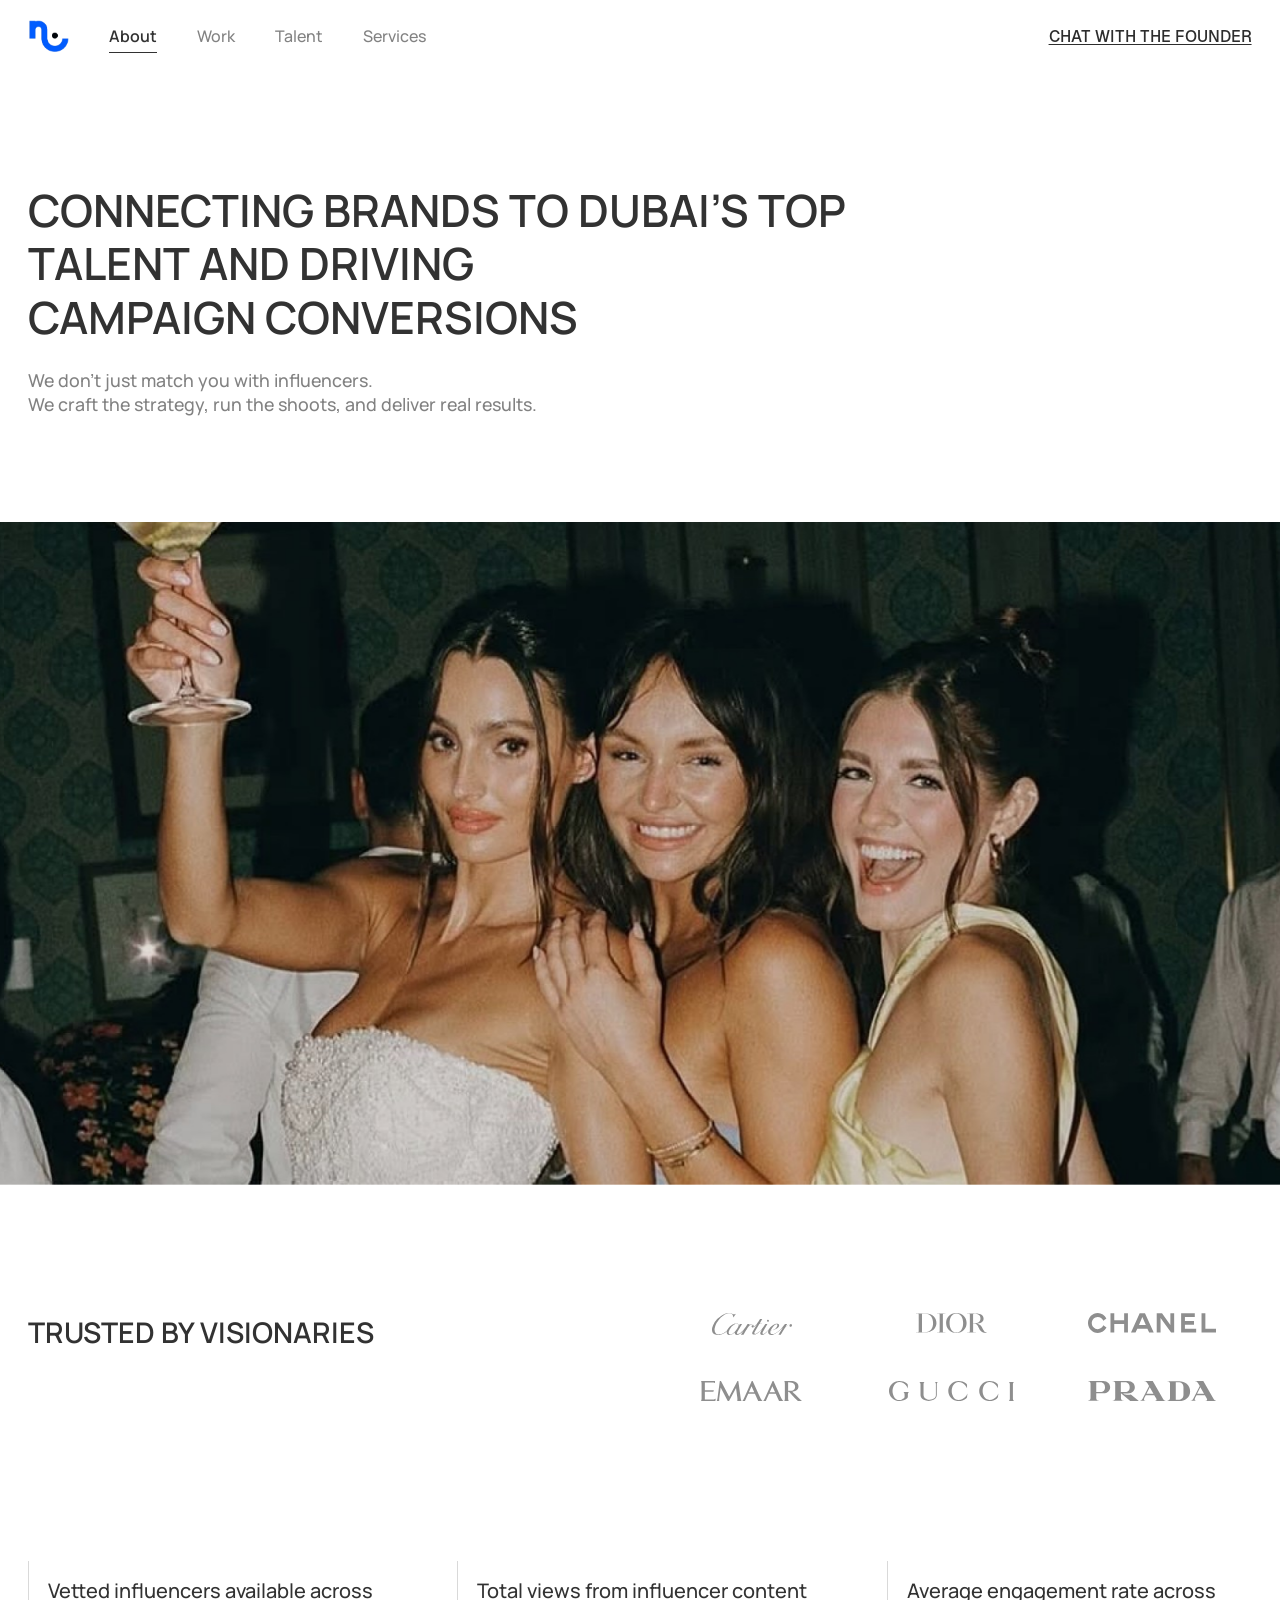
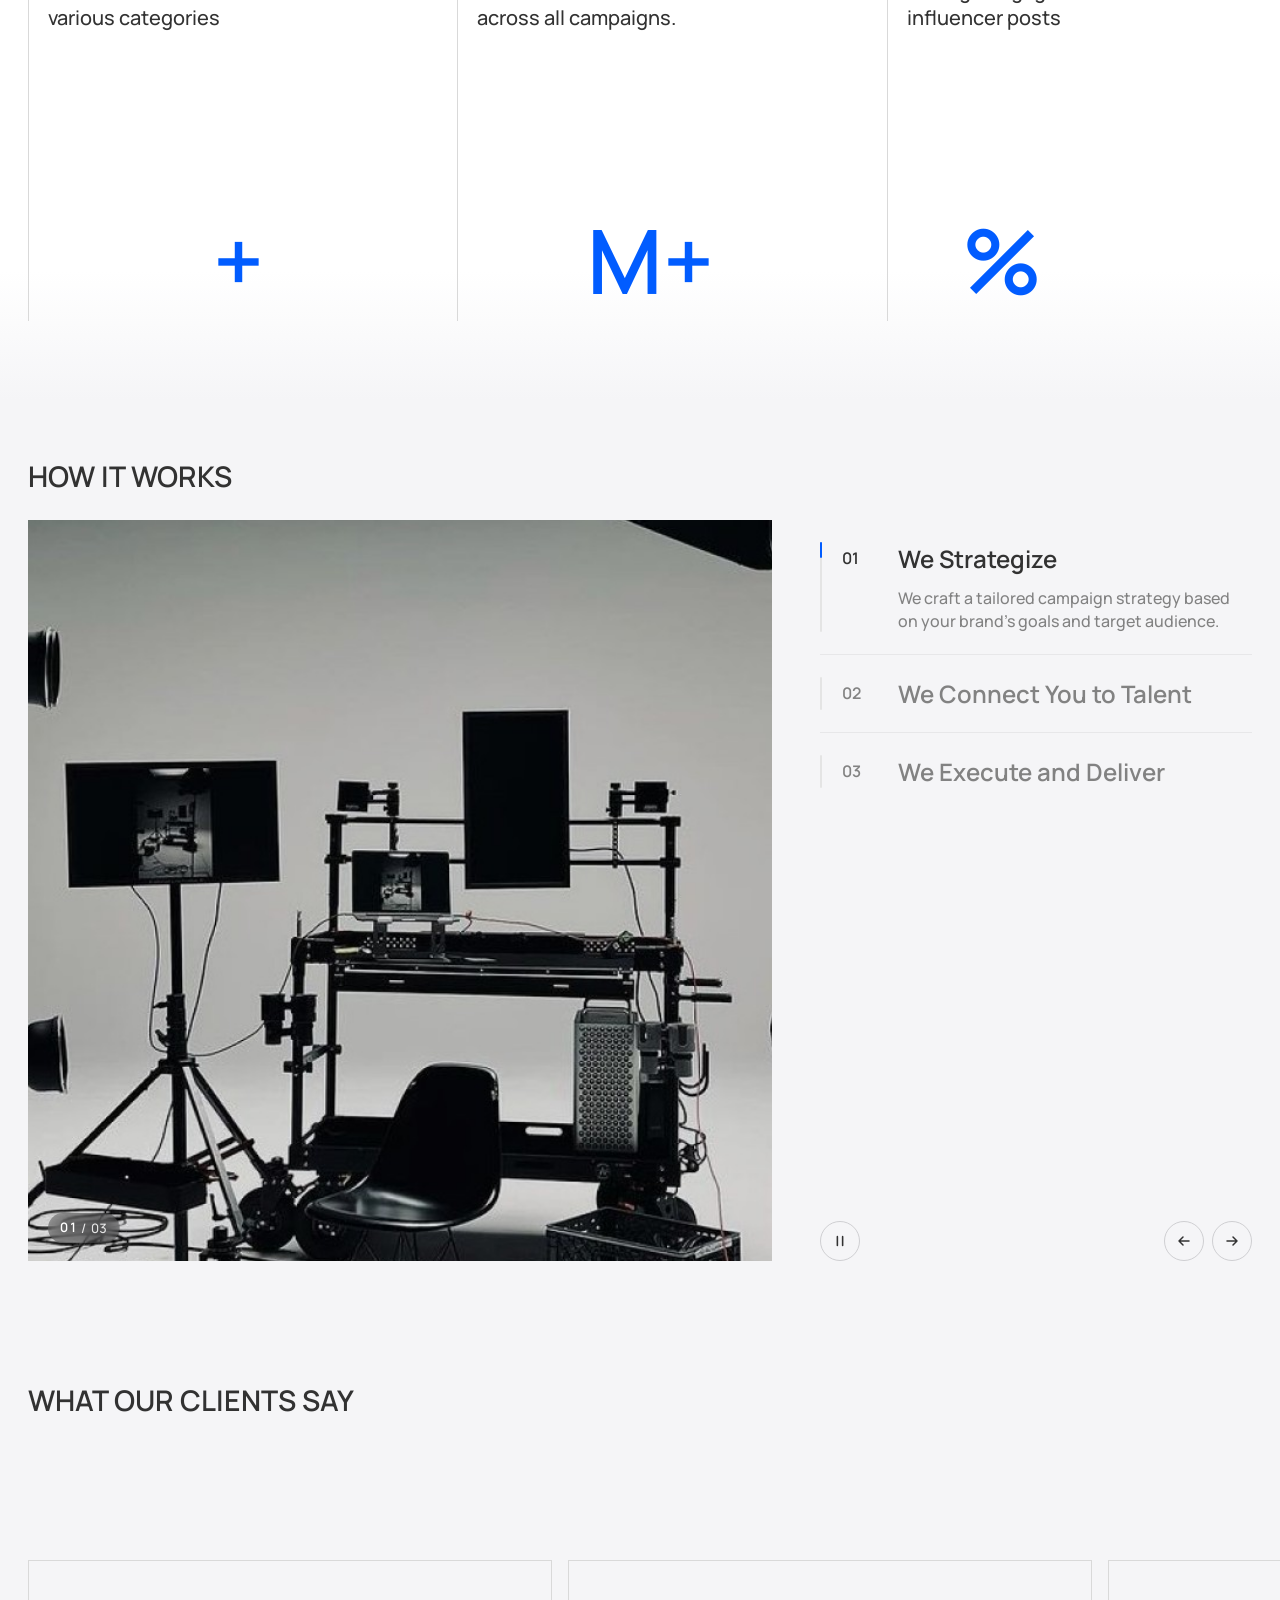
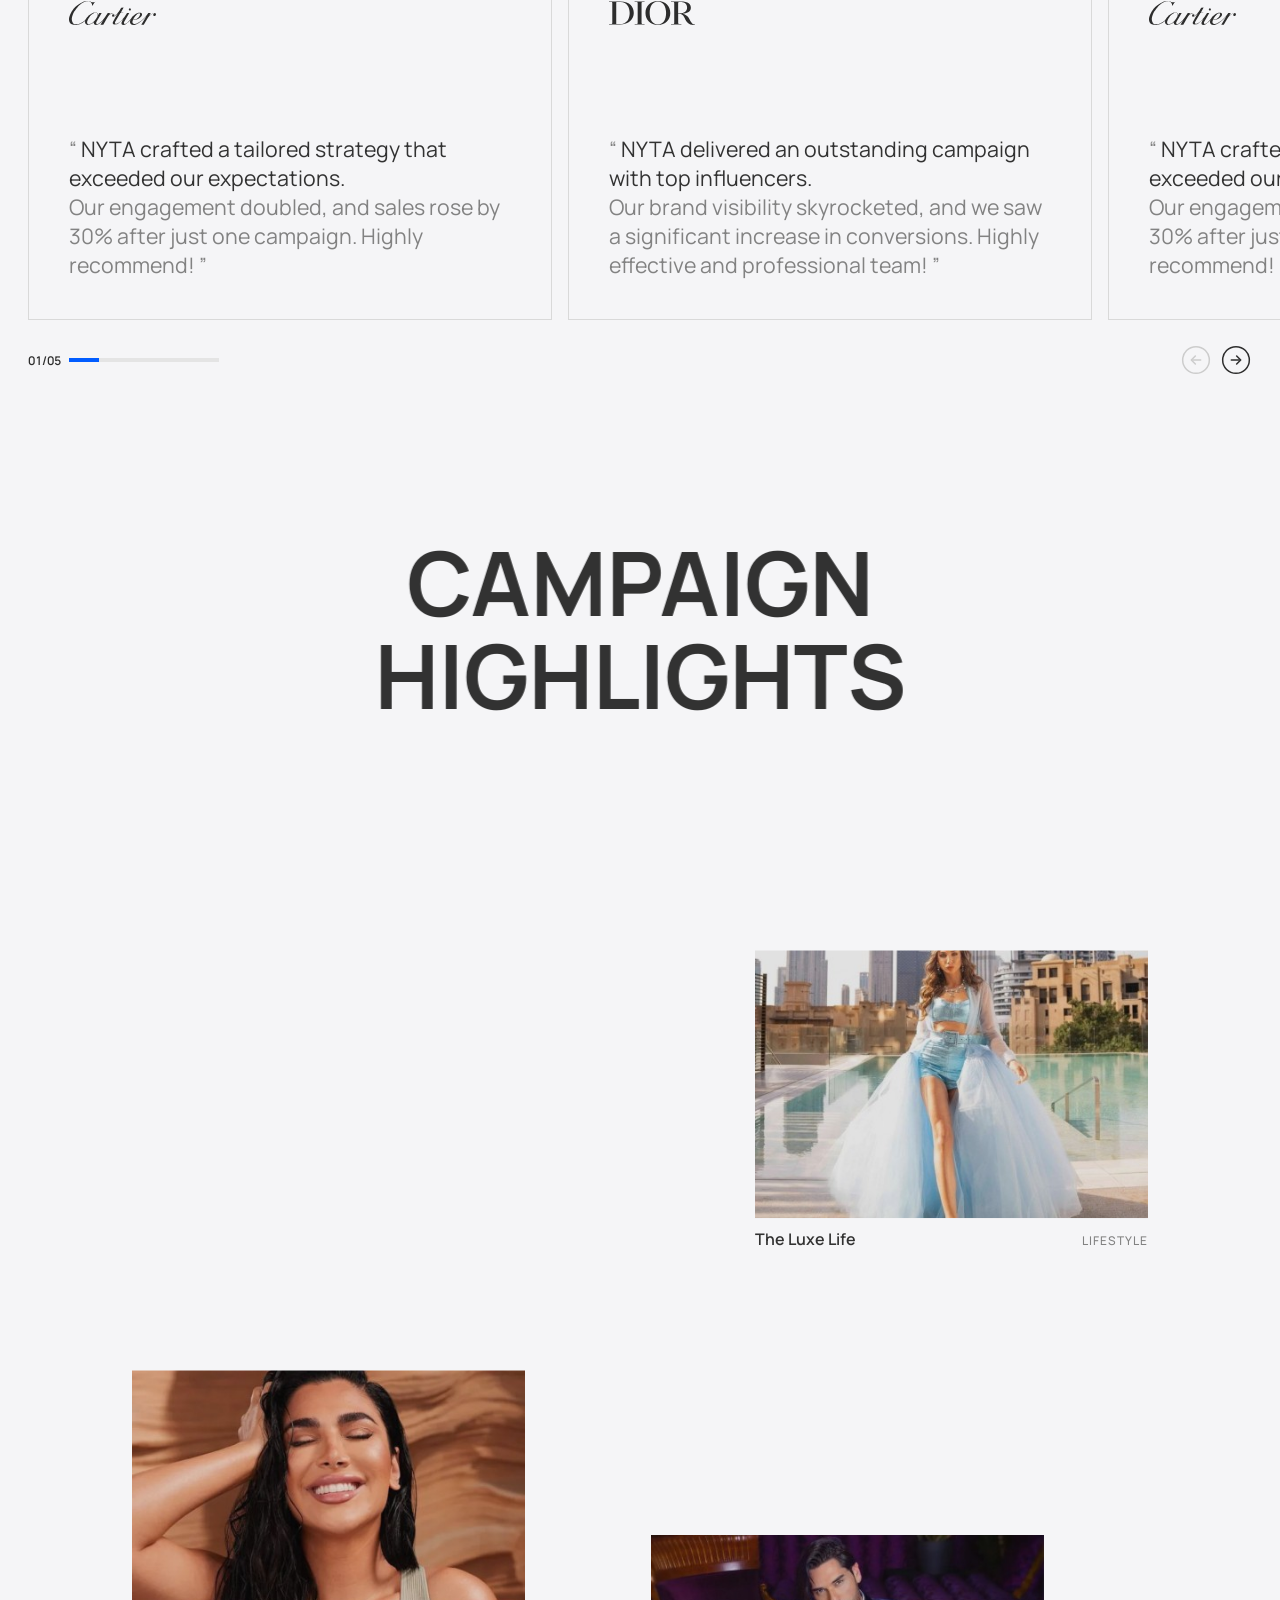
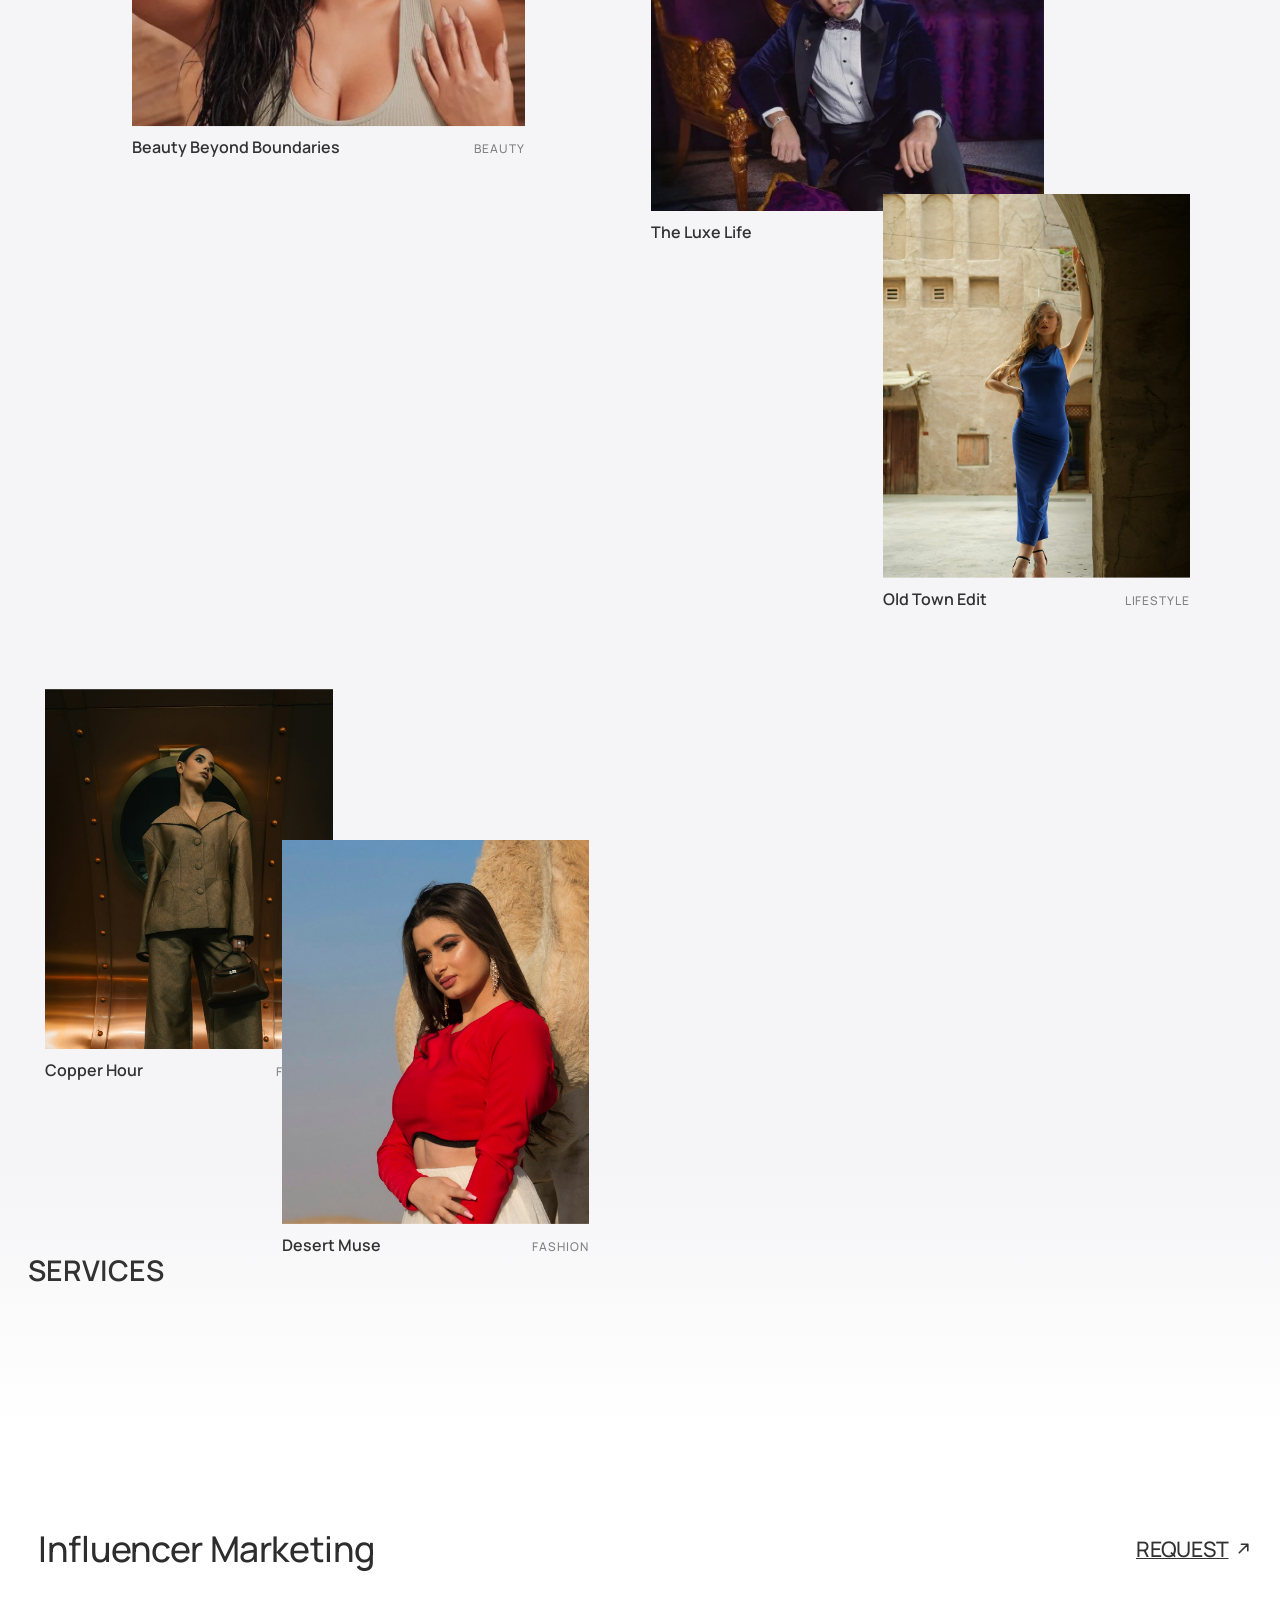
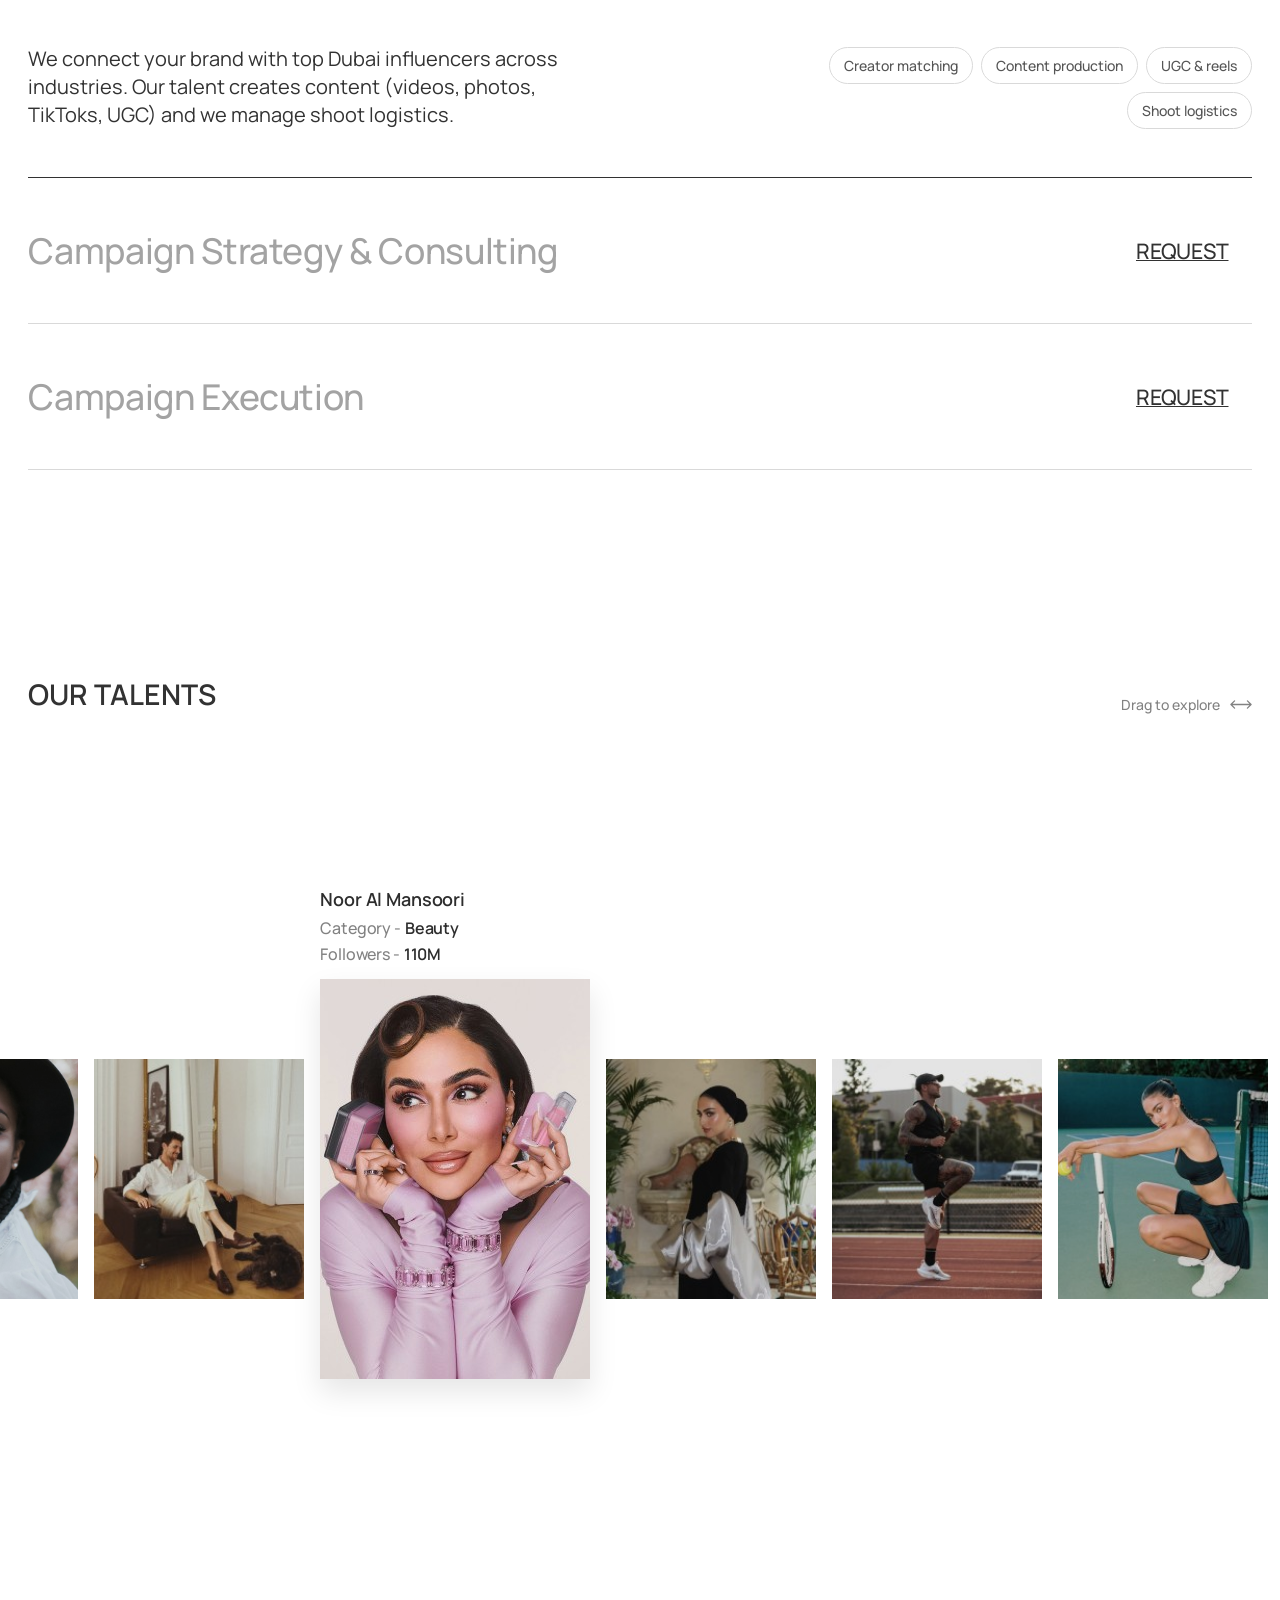
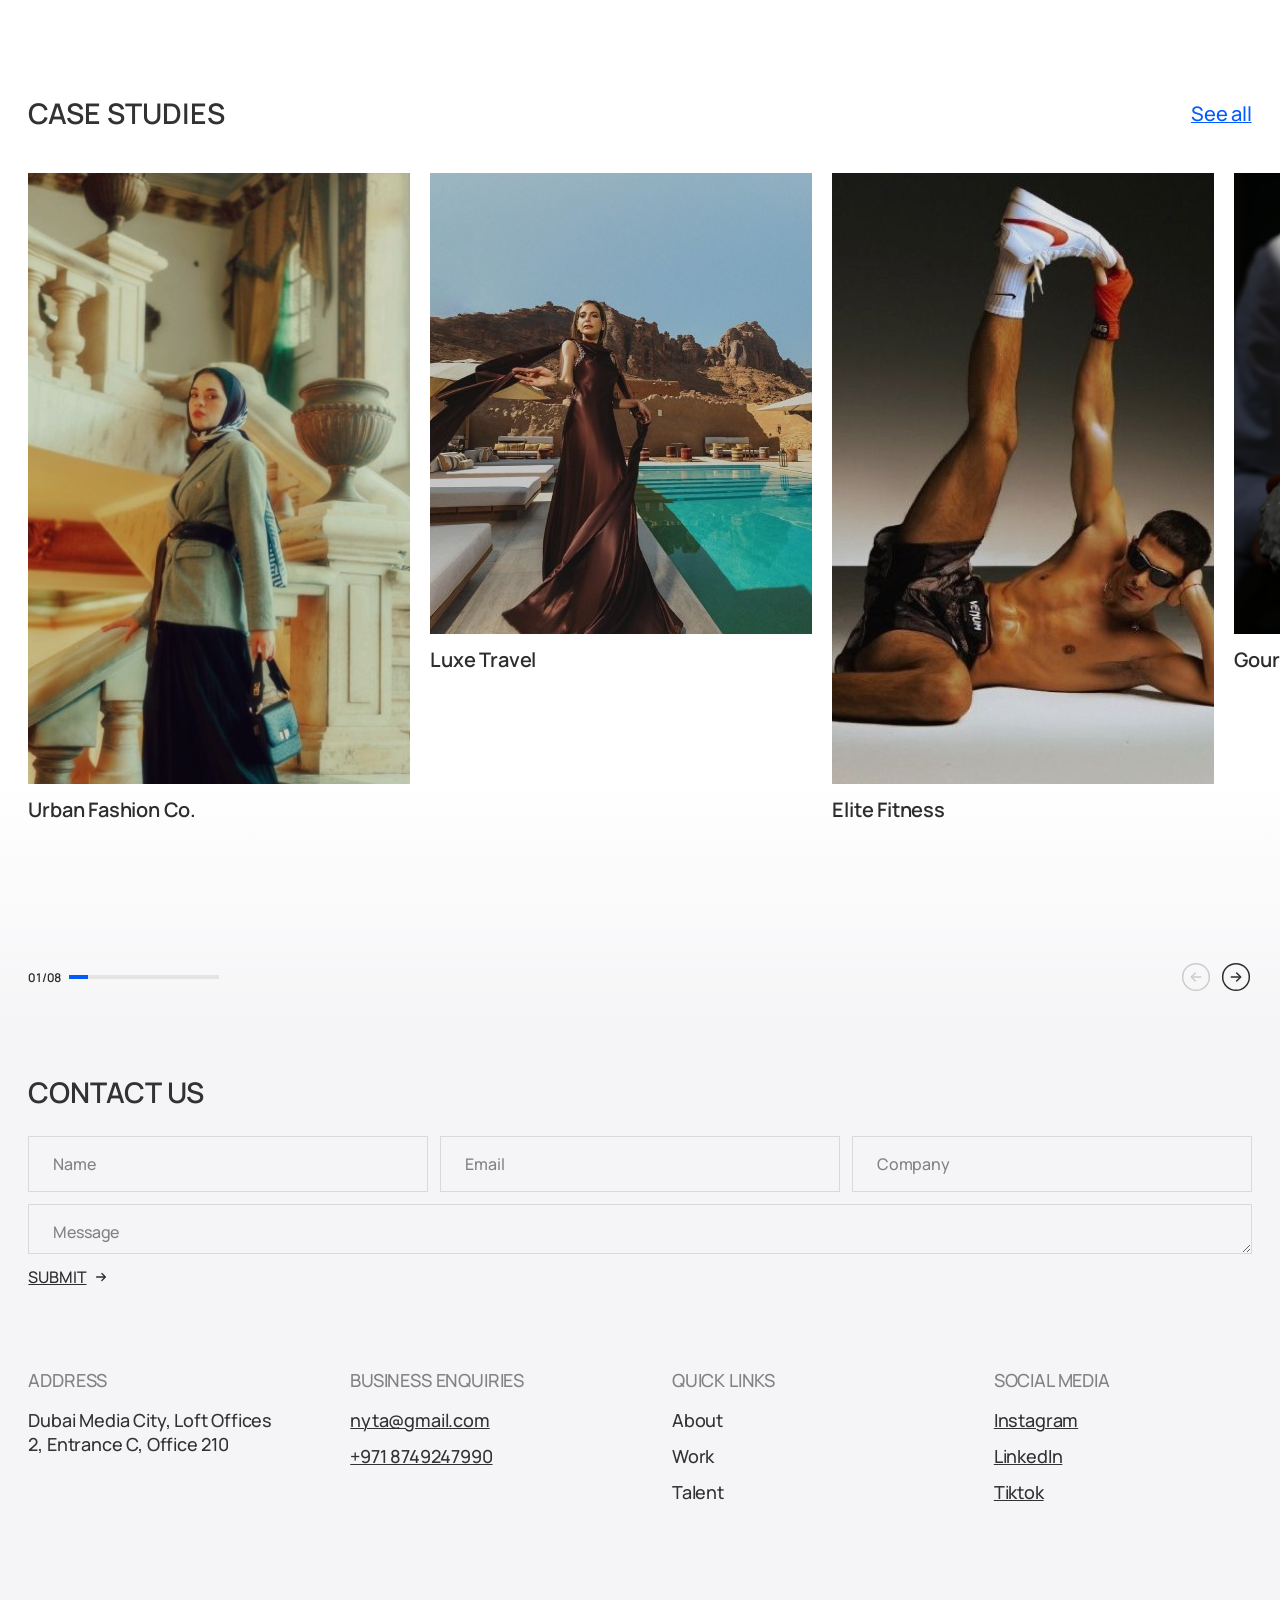
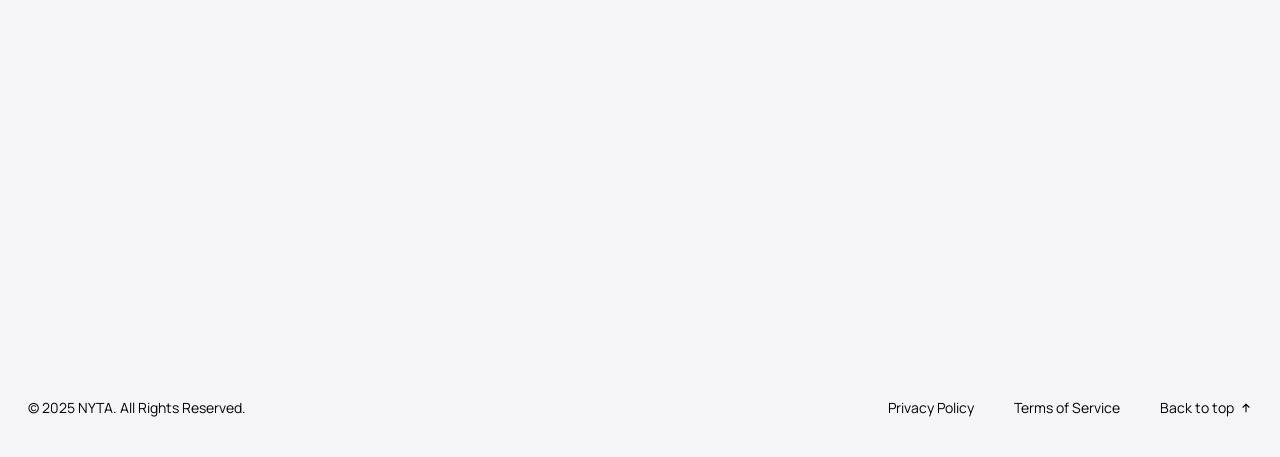
==== commit 979fdc98: "Day 07: always open at the top, keep URL clean on nav clicks" ====
--- a/Day 07/index.html
+++ b/Day 07/index.html
@@ -28,6 +28,14 @@
       }
       fit();
       window.addEventListener('resize', fit);
+
+      /* Always open at the top: drop any #section left in the address bar
+         and stop the browser restoring an old scroll position on refresh. */
+      if ('scrollRestoration' in history) history.scrollRestoration = 'manual';
+      if (location.hash) {
+        history.replaceState(null, '', location.pathname + location.search);
+        window.addEventListener('load', function () { window.scrollTo(0, 0); });
+      }
     })();
   </script>
 </head>
